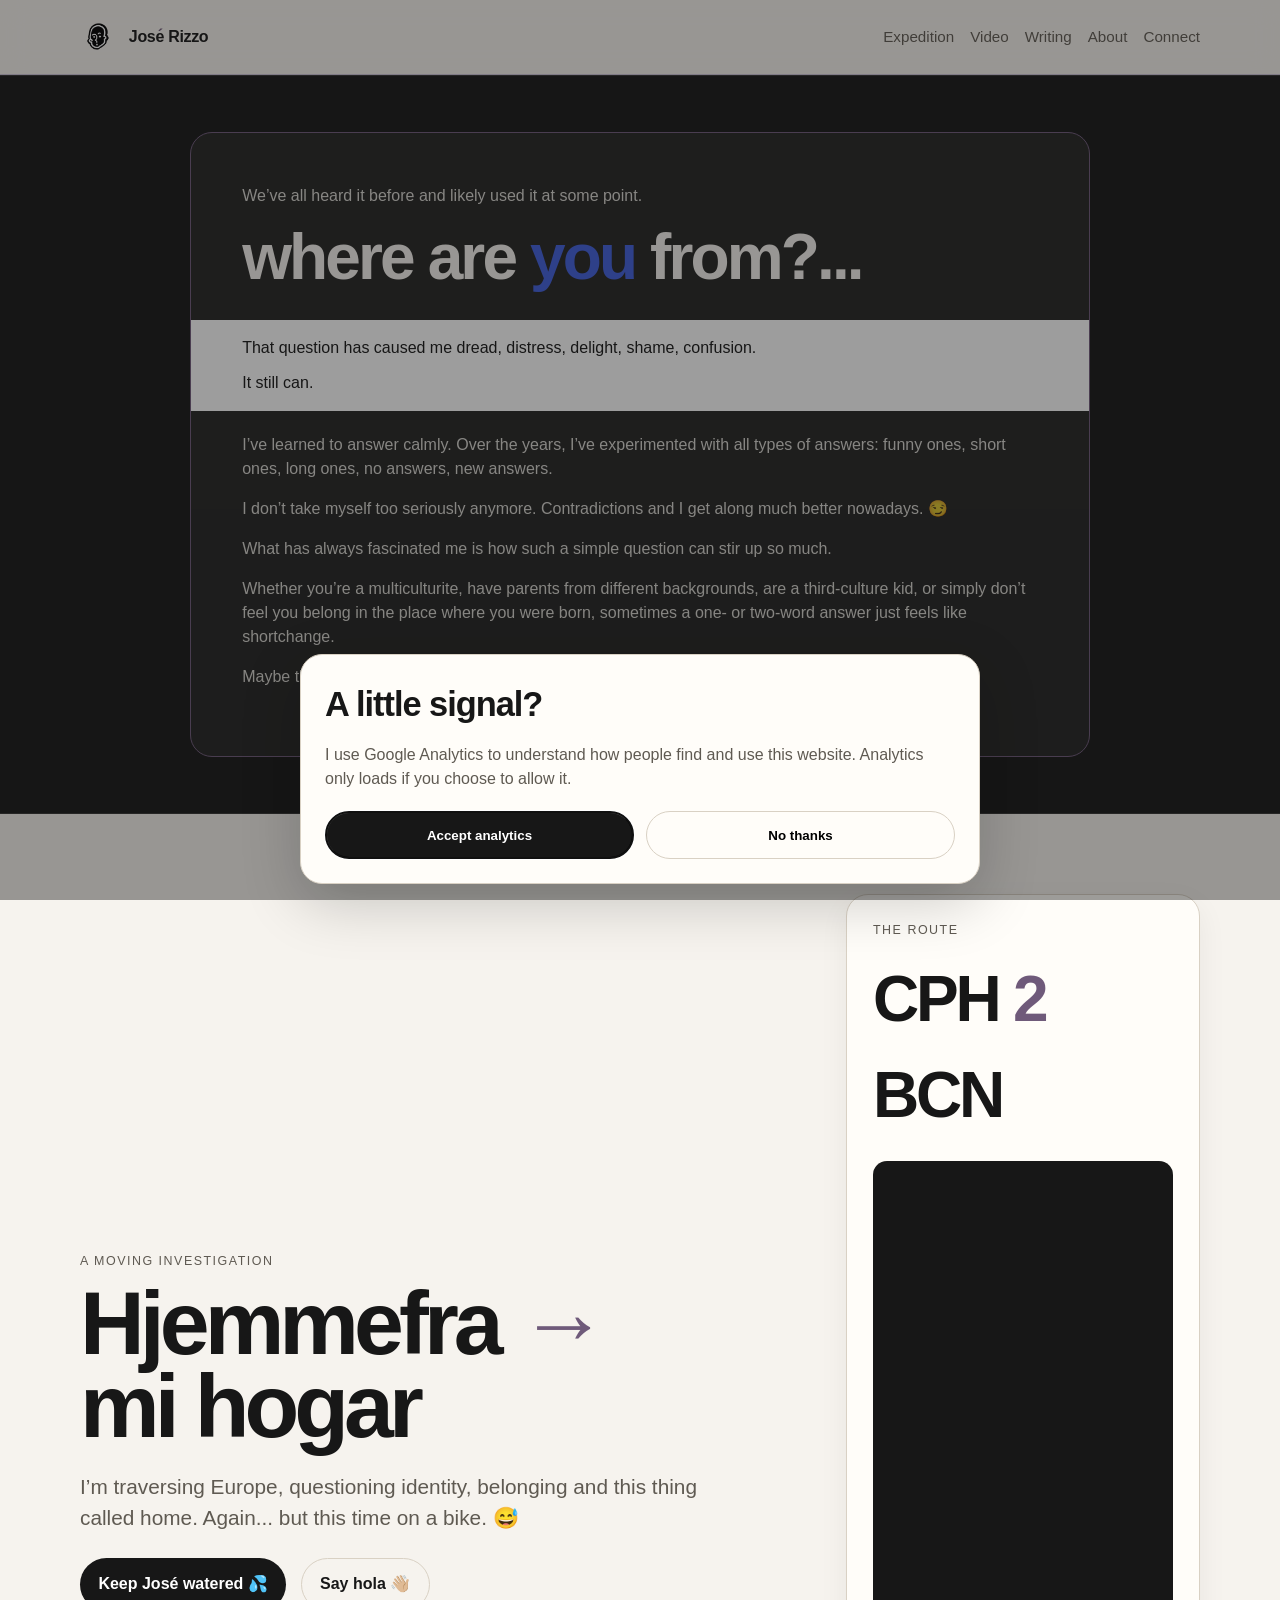
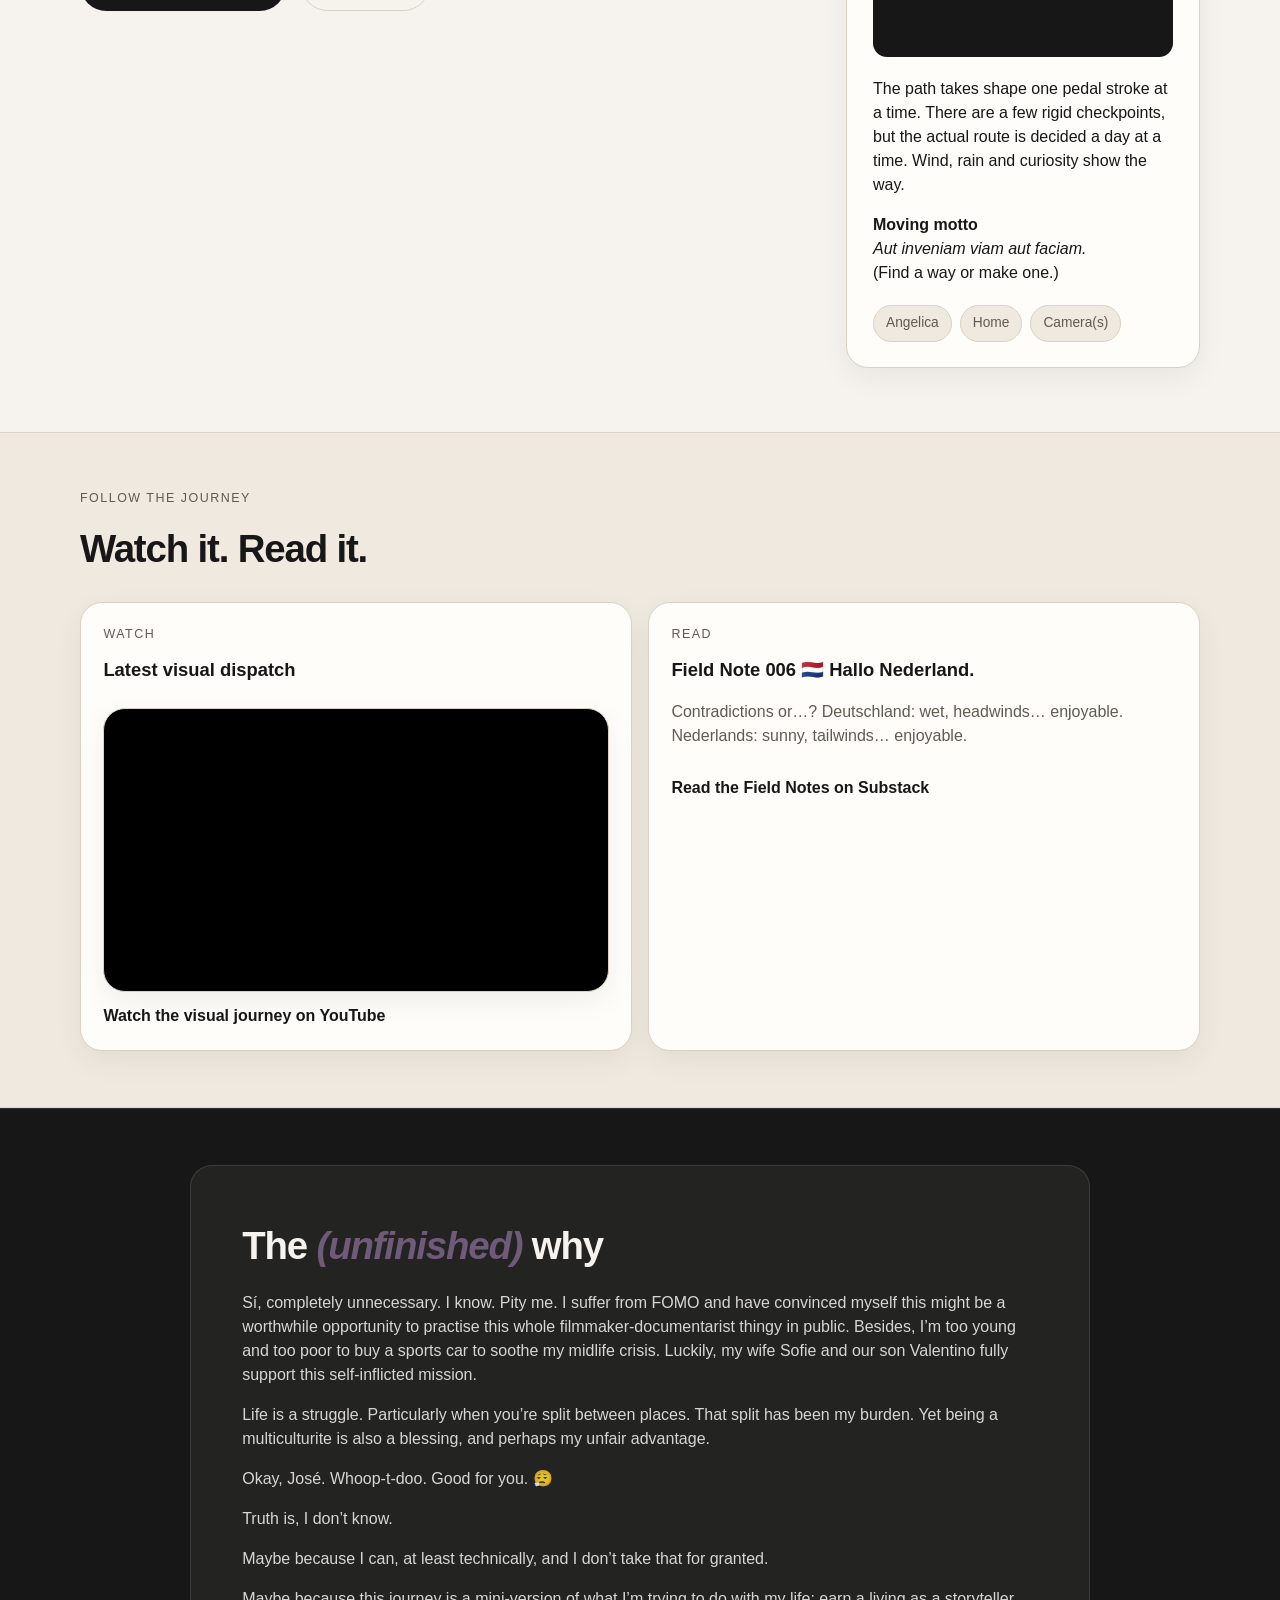
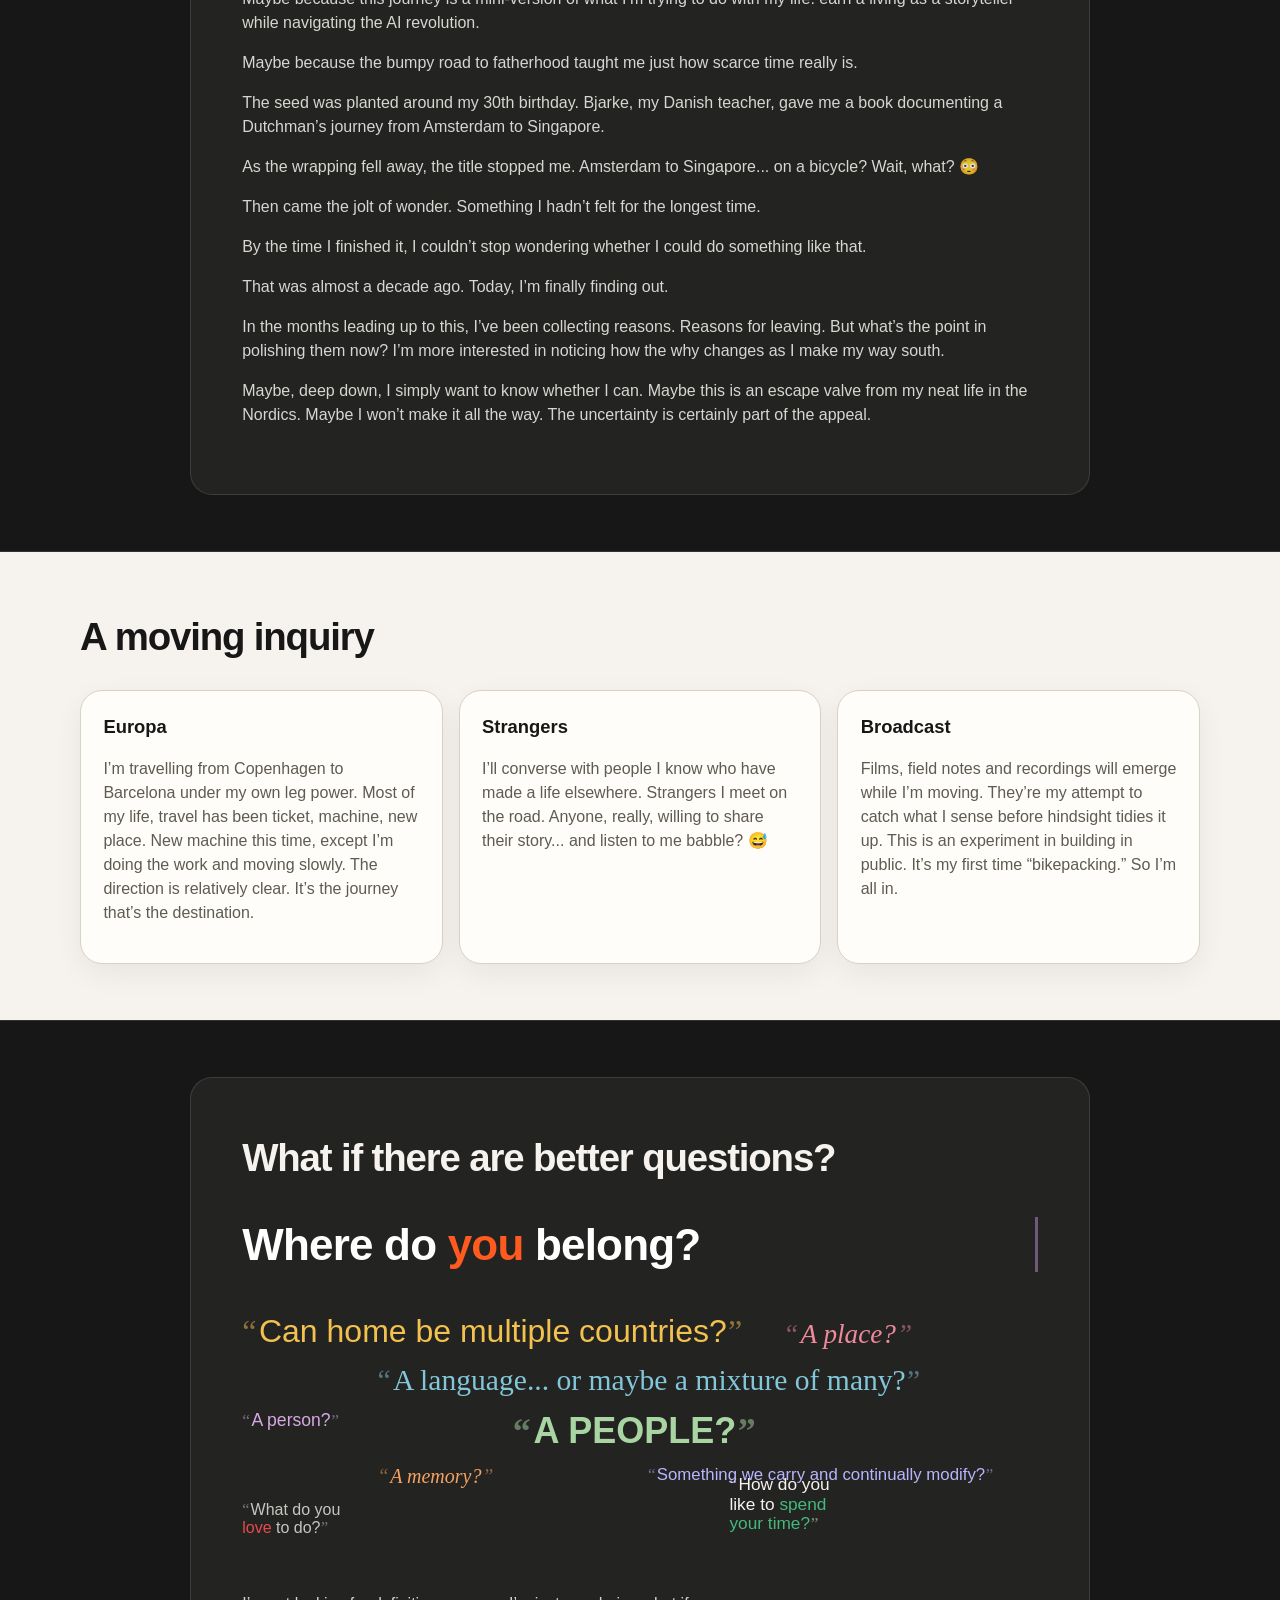
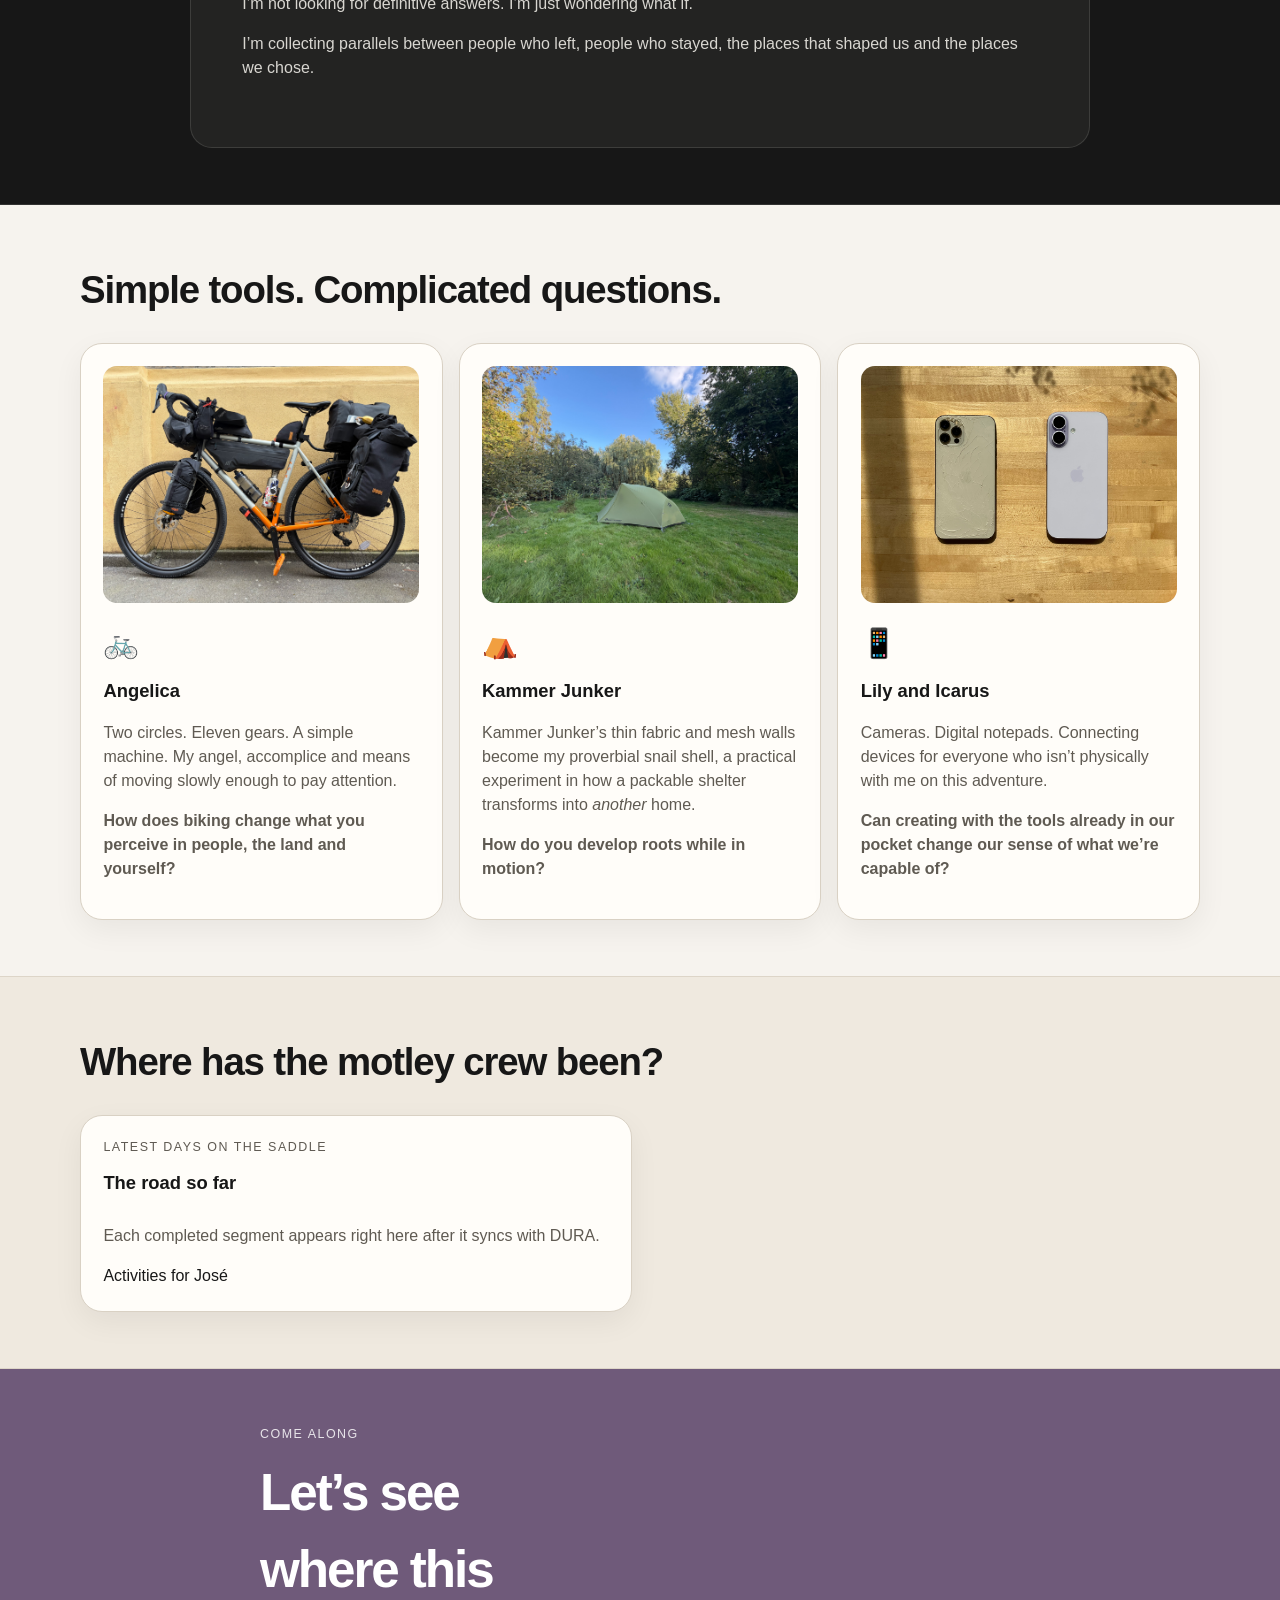
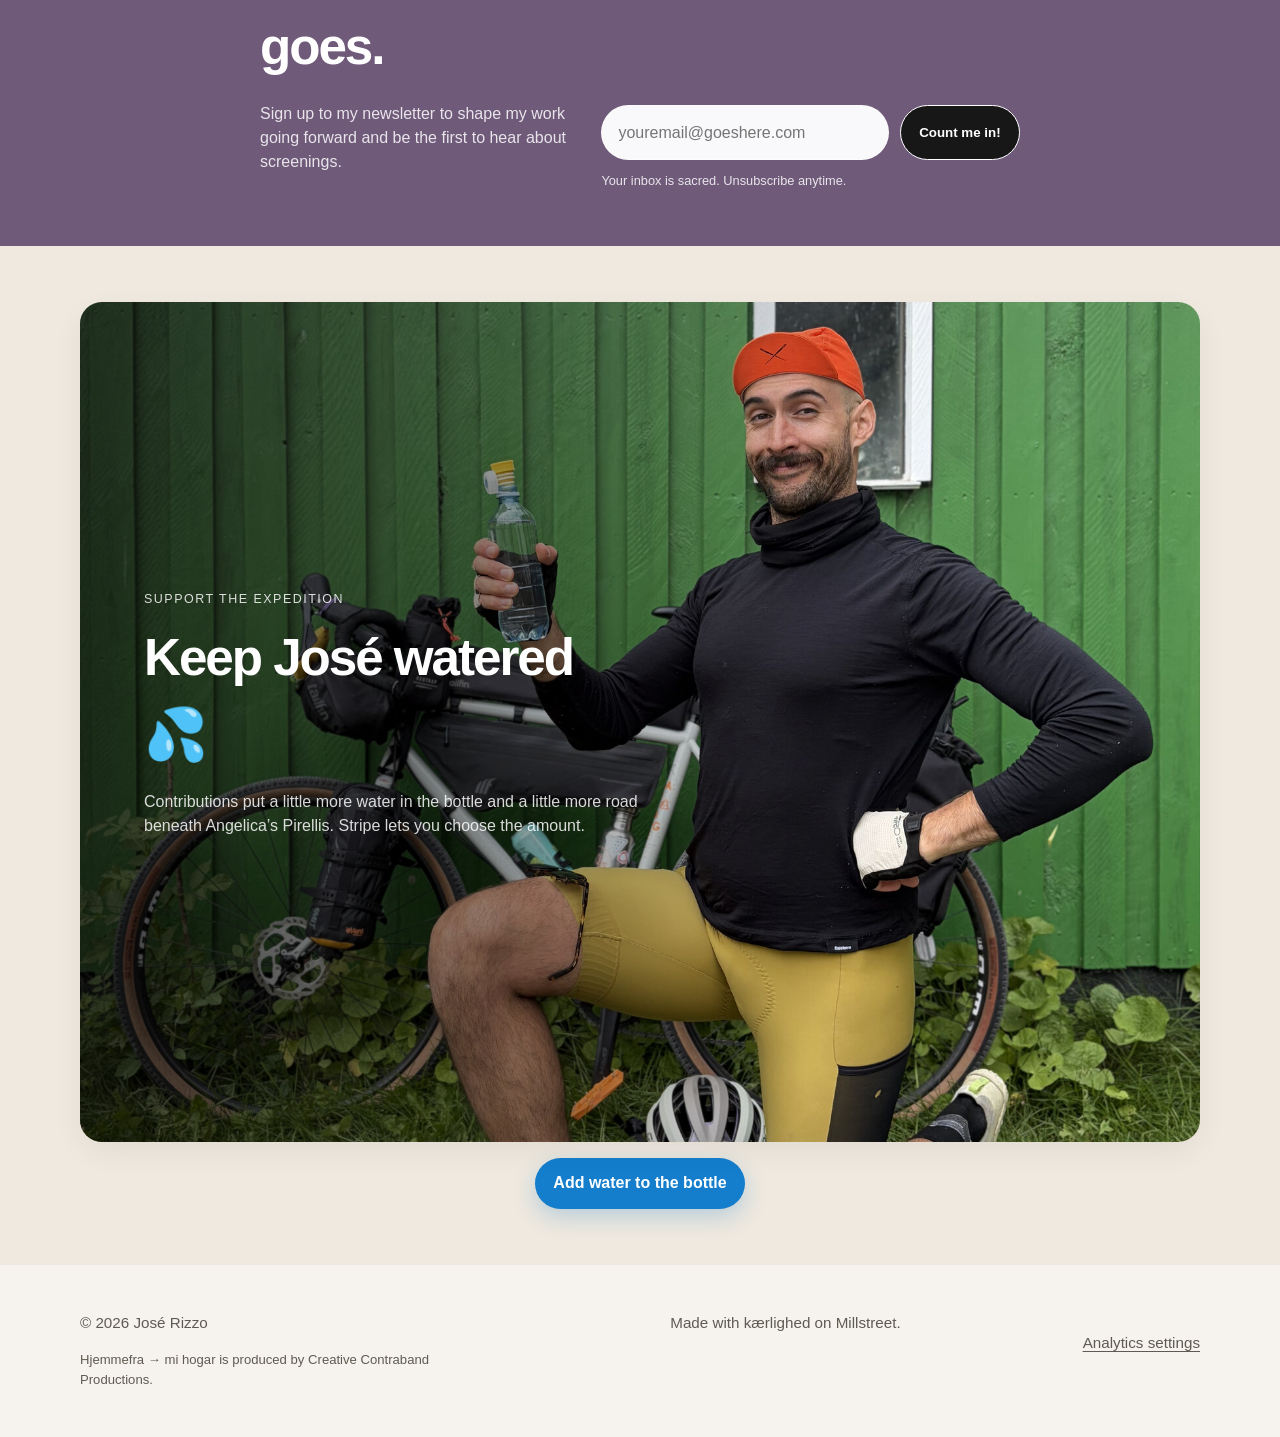
==== expedition.html @ 33dffd0b "Refine time question emphasis and Jose accent" ====
<!DOCTYPE html><html lang="en"><head><meta charset="UTF-8" /><meta name="viewport" content="width=device-width, initial-scale=1.0" /><meta http-equiv="X-UA-Compatible" content="IE=edge"><title>Hjemmefra → mi hogar | José Rizzo</title><meta name="description" content="Hjemmefra → mi hogar: José Rizzo cycles from Copenhagen to Barcelona, exploring home, identity and belonging along the way." /><link rel="canonical" href="https://joserizzo.com/expedition.html"><meta property="og:type" content="website"><meta property="og:title" content="Hjemmefra → mi hogar | José Rizzo"><meta property="og:description" content="A bicycle expedition from Copenhagen to Barcelona exploring home, identity and belonging."><meta property="og:url" content="https://joserizzo.com/expedition.html"><meta property="og:image" content="https://joserizzo.com/images/keep-jose-watered.jpg"><meta property="og:image:alt" content="José beside his loaded bicycle, raising a water bottle"><meta name="twitter:card" content="summary_large_image"><meta name="twitter:title" content="Hjemmefra → mi hogar | José Rizzo"><meta name="twitter:description" content="CPH → BCN by bicycle, exploring home, identity and belonging."><meta name="twitter:image" content="https://joserizzo.com/images/keep-jose-watered.jpg"><link rel="icon" type="image/png" sizes="32x32" href="/favicon-32.png"><link rel="icon" type="image/png" sizes="64x64" href="/favicon-64.png"><link rel="apple-touch-icon" sizes="180x180" href="/apple-touch-icon.png"><link rel="stylesheet" href="style.css" /><script src="analytics-consent.js" defer></script><style>#question .container{border-color:var(--accent-soft)}.expedition-pills a{color:inherit;text-decoration:none}.expedition-route-media{margin:1.1rem 0 1.25rem}.expedition-route-video{display:block;width:100%;max-height:31rem;aspect-ratio:512/910;object-fit:contain;background:#171717;border-radius:calc(var(--radius) - 8px)}.expedition-route-two{color:var(--accent-soft)}.expedition-tool-image{display:block;width:100%;aspect-ratio:4/3;object-fit:cover;border-radius:calc(var(--radius) - 8px);margin:0 0 1.15rem}#lily-and-icarus .expedition-tool-image{object-position:center}#angelica,#kammer-junker,#lily-and-icarus{scroll-margin-top:6rem}.brand-e-accent{position:relative;display:inline-block}.brand-e-accent::after{content:"´";position:absolute;left:.14em;top:-.08em;color:var(--accent-soft);font-weight:inherit;pointer-events:none}.expedition-question-intro{margin:0 0 .9rem;opacity:0;animation:originCopyFade 700ms 4.1s ease both}.expedition-question-body{opacity:0;animation:originBodyFade 750ms 5.5s ease both}.expedition-question-reaction{margin:1.35rem calc(-1 * clamp(1.5rem,4vw,3.25rem));padding:1rem clamp(1.5rem,4vw,3.25rem);background:#fff;color:var(--text)!important}.expedition-question-reaction .reaction-last{display:block;margin-top:.7rem}.expedition-origin-head{overflow:hidden;padding-bottom:.18em}.expedition-origin-question{text-transform:none;line-height:1.08;padding-bottom:.06em}.expedition-origin-question span{display:inline-block}.origin-where{animation:originFromRight 780ms cubic-bezier(.16,.84,.24,1) both}.origin-you{animation:originFromTop 820ms 320ms cubic-bezier(.16,.84,.24,1) both,originYouColor 1600ms 1200ms ease-in-out both}.origin-from{animation:originFromLeft 800ms 2.95s cubic-bezier(.16,.84,.24,1) both}.question-love{color:#e84a4a}.expedition-question-cloud .question-time{color:inherit!important;transform:translate(22rem,-1.6rem);transform-origin:left center;margin-top:1.35rem;font-size:1.08em}.question-time-accent{color:#45B97C}.unfinished-why{color:var(--accent-soft)}@keyframes originFromRight{from{opacity:0;transform:translateX(65vw)}to{opacity:1;transform:translateX(0)}}@keyframes originFromLeft{from{opacity:0;transform:translateX(-65vw)}to{opacity:1;transform:translateX(0)}}@keyframes originFromTop{from{opacity:0;transform:translateY(-30vh)}to{opacity:1;transform:translateY(0)}}@keyframes originYouColor{0%{color:inherit}18%{color:#ff6b35}36%{color:#f26a5a}54%{color:#e84a8a}72%{color:#f3a93b}86%{color:#ffd447}100%{color:#405FDC}}@keyframes originCopyFade{from{opacity:0;transform:translateY(.35rem)}to{opacity:1;transform:translateY(0)}}@keyframes originBodyFade{from{opacity:0}to{opacity:1}}@media(max-width:700px){.expedition-question-cloud .question-time{color:inherit!important;transform:translate(12.5rem,-4.4rem);width:10.5rem;max-width:10.5rem;text-align:left;font-size:1.12em}.expedition-question-cloud .question-time .question-time-accent{color:#45B97C}}@media(prefers-reduced-motion:reduce){.origin-where,.origin-you,.origin-from,.expedition-question-intro,.expedition-question-body{animation:none;opacity:1}.origin-you{color:#405FDC}}</style></head><body><header class="site-header"><div class="container nav"><a href="index.html" class="brand"><img src="images/jr-mark.png" alt="JR mark" class="brand-mark" /><span>Jos<span class="brand-e-accent">e</span> Rizzo</span></a><nav class="nav-links" aria-label="Primary navigation"><a href="expedition.html" aria-current="page">Expedition</a><a href="index.html#video">Video</a><a href="index.html#writing">Writing</a><a href="index.html#about">About</a><a href="index.html#connect">Connect</a></nav></div></header><main><section id="question" class="section expedition-dark"><div class="container narrow"><p class="expedition-question-intro">We’ve all heard it before and likely used it at some point.</p><div class="section-head expedition-origin-head"><h1 class="page-title expedition-origin-question" aria-label="where are you from?"><span class="origin-where">where are</span> <span class="origin-you">you</span> <span class="origin-from">from?...</span></h1></div><div class="expedition-question-body"><p class="expedition-question-reaction">That question has caused me dread, distress, delight, shame, confusion.<span class="reaction-last">It still can.</span></p><p>I’ve learned to answer calmly. Over the years, I’ve experimented with all types of answers: funny ones, short ones, long ones, no answers, new answers.</p><p>I don’t take myself too seriously anymore. Contradictions and I get along much better nowadays. 😏</p><p>What has always fascinated me is how such a simple question can stir up so much.</p><p>Whether you’re a multiculturite, have parents from different backgrounds, are a third-culture kid, or simply don’t feel you belong in the place where you were born, sometimes a one- or two-word answer just feels like shortchange.</p><p>Maybe that’s a José problem. I don’t know.</p></div></div></section><section class="expedition-hero"><div class="container expedition-hero-grid"><div><p class="section-label">A moving investigation</p><h2 class="expedition-title">Hjemmefra <span class="expedition-arrow" aria-hidden="true">→</span> mi hogar</h2><p class="expedition-lead">I’m traversing Europe, questioning identity, belonging and this thing called home. Again... but this time on a bike. 😅</p><div class="hero-actions"><a class="button button-primary" href="#support">Keep José watered 💦</a><a class="button button-secondary" href="mailto:jose@joserizzo.com?subject=Hjemmefra%20%E2%86%92%20mi%20hogar">Say hola 👋🏼</a></div></div><aside class="expedition-route-card" aria-label="Expedition route and equipment"><p class="section-label">The route</p><p class="expedition-route">CPH <span class="expedition-route-two" aria-hidden="true">2</span> BCN</p><div class="expedition-route-media"><video class="expedition-route-video" autoplay muted playsinline preload="metadata" aria-label="Animated route from Copenhagen to Barcelona"><source src="images/hjemefra-route-study-01%203.mp4" type="video/mp4"></video></div><p class="expedition-route-note">The path takes shape one pedal stroke at a time. There are a few rigid checkpoints, but the actual route is decided a day at a time. Wind, rain and curiosity show the way.</p><p class="expedition-route-note"><strong>Moving motto</strong><br><span lang="la"><em>Aut inveniam viam aut faciam.</em></span><br><span>(Find a way or make one.)</span></p><div class="expedition-pills" aria-label="Expedition essentials"><span><a href="#angelica">Angelica</a></span><span><a href="#kammer-junker">Home</a></span><span><a href="#lily-and-icarus">Camera(s)</a></span></div></aside></div></section><section id="road" class="section section-alt"><div class="container"><div class="section-head"><p class="section-label">Follow the journey</p><h2>Watch it. Read it.</h2></div><div class="cards"><article class="card"><p class="section-label">Watch</p><h3 id="latest-expedition-video-title">Latest visual dispatch</h3><div class="video-frame"><iframe id="latest-expedition-video-iframe" src="" title="Latest expedition video" frameborder="0" allow="accelerometer; clipboard-write; encrypted-media; gyroscope; picture-in-picture; web-share" allowfullscreen></iframe></div><a class="text-link" href="https://www.youtube.com/playlist?list=PLJ0_ZP06xQl4" target="_blank" rel="noopener noreferrer">Watch the visual journey on YouTube</a></article><article class="card"><p class="section-label">Read</p><h3>Field Note 006 🇳🇱 Hallo Nederland.</h3><p>Contradictions or…? Deutschland: wet, headwinds… enjoyable. Nederlands: sunny, tailwinds… enjoyable.</p><a class="text-link" href="https://culturalcontraband.substack.com/s/hjemmefra-mi-hogar" target="_blank" rel="noopener noreferrer">Read the Field Notes on Substack</a></article></div></div></section><section id="why" class="section expedition-dark"><div class="container narrow"><div class="section-head"><h2>The <em class="unfinished-why">(unfinished)</em> why</h2></div><p>Sí, completely unnecessary. I know. Pity me. I suffer from FOMO and have convinced myself this might be a worthwhile opportunity to practise this whole filmmaker-documentarist thingy in public. Besides, I’m too young and too poor to buy a sports car to soothe my midlife crisis. Luckily, my wife Sofie and our son Valentino fully support this self-inflicted mission.</p><p>Life is a struggle. Particularly when you’re split between places. That split has been my burden. Yet being a multiculturite is also a blessing, and perhaps my unfair advantage.</p><p>Okay, José. Whoop-t-doo. Good for you. 😮‍💨</p><p>Truth is, I don’t know.</p><p>Maybe because I can, at least technically, and I don’t take that for granted.</p><p>Maybe because this journey is a mini-version of what I’m trying to do with my life: earn a living as a storyteller while navigating the AI revolution.</p><p>Maybe because the bumpy road to fatherhood taught me just how scarce time really is.</p><p>The seed was planted around my 30th birthday. Bjarke, my Danish teacher, gave me a book documenting a Dutchman’s journey from Amsterdam to Singapore.</p><p>As the wrapping fell away, the title stopped me. Amsterdam to Singapore... on a bicycle? Wait, what? 😳</p><p>Then came the jolt of wonder. Something I hadn’t felt for the longest time.</p><p>By the time I finished it, I couldn’t stop wondering whether I could do something like that.</p><p>That was almost a decade ago. Today, I’m finally finding out.</p><p>In the months leading up to this, I’ve been collecting reasons. Reasons for leaving. But what’s the point in polishing them now? I’m more interested in noticing how the why changes as I make my way south.</p><p>Maybe, deep down, I simply want to know whether I can. Maybe this is an escape valve from my neat life in the Nordics. Maybe I won’t make it all the way. The uncertainty is certainly part of the appeal.</p></div></section><section id="what" class="section"><div class="container"><div class="section-head"><h2>A moving inquiry</h2></div><div class="expedition-grid"><article class="card"><h3>Europa</h3><p>I’m travelling from Copenhagen to Barcelona under my own leg power. Most of my life, travel has been ticket, machine, new place. New machine this time, except I’m doing the work and moving slowly. The direction is relatively clear. It’s the journey that’s the destination.</p></article><article class="card"><h3>Strangers</h3><p>I’ll converse with people I know who have made a life elsewhere. Strangers I meet on the road. Anyone, really, willing to share their story... and listen to me babble? 😅</p></article><article class="card"><h3>Broadcast</h3><p>Films, field notes and recordings will emerge while I’m moving. They’re my attempt to catch what I sense before hindsight tidies it up. This is an experiment in building in public. It’s my first time “bikepacking.” So I’m all in.</p></article></div></div></section><section id="belonging" class="section expedition-dark"><div class="container narrow"><div class="section-head"><h2>What if there are better questions?</h2></div><div class="expedition-question" aria-label="Where do you belong?"><p class="expedition-typewriter" aria-hidden="true">Where do <span class="reader-you">you</span> belong?</p></div><div class="expedition-question-cloud" aria-label="Better questions for meeting people"><p>Can home be multiple countries?</p><p>A place?</p><p>A language... or maybe a mixture of many?</p><p>A person?</p><p>A people?</p><p>A memory?</p><p>Something we carry and continually modify?</p><p>What do you <span class="question-love">love</span> to do?</p><p class="question-time"><span>How do you like to</span> <span class="question-time-accent">spend your time?</span></p></div><p>I’m not looking for definitive answers. I’m just wondering what if.</p><p>I’m collecting parallels between people who left, people who stayed, the places that shaped us and the places we chose.</p></div></section><section id="how" class="section"><div class="container"><div class="section-head"><h2>Simple tools. Complicated questions.</h2></div><div class="expedition-grid expedition-grid-three"><article class="card" id="angelica"><img class="expedition-tool-image" src="images/IMG_5264.jpeg" alt="Angelica, the loaded expedition bicycle, against a warm yellow wall" loading="lazy"><p class="expedition-card-icon" aria-hidden="true">🚲</p><h3>Angelica</h3><p>Two circles. Eleven gears. A simple machine. My angel, accomplice and means of moving slowly enough to pay attention.</p><p><strong>How does biking change what you perceive in people, the land and yourself?</strong></p></article><article class="card" id="kammer-junker"><img class="expedition-tool-image" src="images/IMG_5856.jpeg" alt="Kammer Junker pitched in a green garden" loading="lazy"><p class="expedition-card-icon" aria-hidden="true">⛺</p><h3>Kammer Junker</h3><p>Kammer Junker’s thin fabric and mesh walls become my proverbial snail shell, a practical experiment in how a packable shelter transforms into <em>another</em> home.</p><p><strong>How do you develop roots while in motion?</strong></p></article><article class="card" id="lily-and-icarus"><img class="expedition-tool-image" src="images/IMG_0211.jpeg" alt="Icarus and Lily resting side by side on a sunlit wooden surface" loading="lazy"><p class="expedition-card-icon" aria-hidden="true">📱</p><h3>Lily and Icarus</h3><p>Cameras. Digital notepads. Connecting devices for everyone who isn’t physically with me on this adventure.</p><p><strong>Can creating with the tools already in our pocket change our sense of what we’re capable of?</strong></p></article></div></div></section><section id="follow" class="section section-alt"><div class="container"><div class="section-head"><h2>Where has the motley crew been?</h2></div><div class="expedition-follow-grid"><article class="card expedition-feature-card"><p class="section-label">Latest days on the saddle</p><h3>The road so far</h3><p>Each completed segment appears right here after it syncs with DURA.</p><div class="expedition-rwgps-widget"><a class="rwgps-widget" href="https://ridewithgps.com/users/10063744" data-rwgps-metric="1" data-rwgps-user-id="10063744" data-rwgps-activities-count="3">Activities for José</a></div><script>(function(d,s){if(!d.getElementById("rwgps-sdk")){var el=d.getElementsByTagName(s)[0],js=d.createElement(s);js.id="rwgps-sdk";js.src="https://ridewithgps.com/javascripts/sdk.js?1786482961047";el.parentNode.insertBefore(js,el);}})(document,"script");</script></article></div></div></section><section id="dispatches" class="section expedition-dispatches"><div class="container narrow"><div class="expedition-dispatches-card"><div><p class="section-label">Come along</p><h2>Let’s see where this goes.</h2><p>Sign up to my newsletter to shape my work going forward and be the first to hear about screenings.</p></div><form action="https://buttondown.com/api/emails/embed-subscribe/joserizzo" method="post" class="expedition-signup-form"><label class="visually-hidden" for="bd-email">Your email address</label><div class="expedition-signup-fields"><input type="email" name="email" id="bd-email" autocomplete="email" placeholder="youremail@goeshere.com" required /><input type="hidden" value="1" name="embed" /><button class="button button-primary" type="submit">Count me in!</button></div><p class="expedition-consent">Your inbox is sacred. Unsubscribe anytime.</p></form></div></div></section><section id="support" class="section expedition-support-section"><div class="container"><div class="expedition-support-visual"><img src="images/keep-jose-watered.jpg" alt="José kneeling beside his loaded bicycle, smiling and raising a water bottle" class="expedition-support-image" /><div class="expedition-support-copy"><p class="section-label">Support the expedition</p><h2>Keep José watered 💦</h2><p>Contributions put a little more water in the bottle and a little more road beneath Angelica’s Pirellis. Stripe lets you choose the amount.</p></div></div><a class="button button-primary expedition-support-button" href="https://buy.stripe.com/8x27sL2Xs1cMfY11uubQY01" target="_blank" rel="noopener noreferrer">Add water to the bottle</a></div></section></main><footer class="site-footer"><div class="container footer-inner"><div><p>© <span id="year"></span> José Rizzo</p><p class="expedition-legal">Hjemmefra → mi hogar is produced by Creative Contraband Productions.</p></div><p class="millstreet">Made with kærlighed on Millstreet.</p></div></footer><script>document.getElementById("year").textContent=new Date().getFullYear();async function loadLatestExpeditionVideo(){const endpoint="https://primus.jiprizzo.workers.dev";const titleEl=document.getElementById("latest-expedition-video-title");const iframeEl=document.getElementById("latest-expedition-video-iframe");try{const res=await fetch(endpoint);const data=await res.json();titleEl.textContent=data.title;iframeEl.src=`${data.embedUrl}?rel=0`;}catch(error){console.error("Failed to load latest expedition video:",error);titleEl.textContent="Latest visual dispatch";}}loadLatestExpeditionVideo();</script></body></html>
---- style.css ----
:root {
  /* colors */
  --bg: #f6f3ee;
  --bg-alt: #efe9df;
  --text: #171717;
  --muted: #5f5a52;
  --line: #d9d1c4;
  --card: #fffdf9;
  --accent: #171717;
  --accent-soft: #6f5a7a;
  
  /* layout */
  --max: 1120px;
  --radius: 22px;
  
  /* effects */
  --shadow: 0 10px 30px rgba(0, 0, 0, 0.06);
}

* {
  box-sizing: border-box;
}

.visually-hidden {
  position: absolute;
  width: 1px;
  height: 1px;
  padding: 0;
  margin: -1px;
  overflow: hidden;
  clip: rect(0, 0, 0, 0);
  white-space: nowrap;
  border: 0;
}

html {
  scroll-behavior: smooth;
}

body {
  margin: 0;
  font-family: -apple-system, BlinkMacSystemFont, "Segoe UI", Roboto, Helvetica, Arial, sans-serif;
  color: var(--text);
  background: var(--bg);
  line-height: 1.5;
}

img {
  max-width: 100%;
  display: block;
}

a {
  color: inherit;
  text-decoration: none;
}

.container {
  width: min(calc(100% - 4rem), var(--max));
  margin: 0 auto;
}

.narrow {
  max-width: 760px;
}

.site-header {
  position: sticky;
  top: 0;
  z-index: 20;
  backdrop-filter: blur(14px);
  background: rgba(246, 243, 238, 0.78);
  border-bottom: 1px solid #cfc5d9;
}

.nav {
  min-height: 74px;
  display: flex;
  align-items: center;
  justify-content: space-between;
  gap: 1rem;
}

.brand {
  display: inline-flex;
  align-items: center;
  gap: 0.8rem;
  font-weight: 700;
  letter-spacing: -0.02em;
}

.brand-mark {
  width: 36px;
  height: 36px;
  object-fit: contain;
}

.nav-links {
  display: flex;
  gap: 1rem;
  flex-wrap: wrap;
}

.nav-links a {
  color: var(--muted);
  font-size: 0.95rem;
}

.nav-links a:hover {
    color: var(--accent-soft);
}

.current-expedition {
  display: block;
  background: var(--text);
  color: var(--bg);
}

.current-expedition:hover {
  background: #252525;
}

.current-expedition-inner {
  min-height: 92px;
  display: grid;
  grid-template-columns: auto 1fr auto;
  gap: 1rem 1.5rem;
  align-items: center;
  padding-top: 0.8rem;
  padding-bottom: 0.8rem;
}

.current-expedition .section-label {
  margin: 0;
  color: rgba(246, 243, 238, 0.65);
}

.current-expedition strong {
  font-size: clamp(1.15rem, 2.4vw, 1.65rem);
  letter-spacing: -0.03em;
}

.current-expedition-route {
  color: rgba(246, 243, 238, 0.72);
  font-weight: 700;
}

.route-bike {
  display: inline-grid;
  width: 1.5em;
  height: 1.5em;
  place-items: center;
  margin-left: 0.15em;
  border-radius: 50%;
  background: var(--bg);
  font-size: 0.9em;
  transform: scaleX(-1);
}

.hero {
  padding: 5rem 0 3rem;
}

.hero-grid {
  display: grid;
  grid-template-columns: 1.35fr 0.85fr;
  gap: 2rem;
  align-items: center;
}

.eyebrow,
.section-label {
  margin: 0 0 0.75rem;
  text-transform: uppercase;
  letter-spacing: 0.12em;
  font-size: 0.78rem;
  color: var(--muted);
}

.film-title {
  margin-top: 8px;
  margin-bottom: 6px;
  font-size: 1.25rem;
  font-weight: 600;
}

.hero h1 {
  margin: 0 0 1rem;
  font-size: clamp(2.4rem, 5vw, 5rem);
  line-height: 0.95;
  letter-spacing: -0.045em;
  max-width: 11ch;
}

.hero-text {
  margin: 0;
  max-width: 56ch;
  color: var(--muted);
  font-size: 1.08rem;
}

#welcome-word {
  font-weight: 600;
  color: var(--accent-soft);
}

.about-grid {
  display: grid;
  grid-template-columns: minmax(0, 1.15fr) minmax(280px, 0.85fr);
  gap: clamp(2rem, 5vw, 4.5rem);
  align-items: start;
  margin-top: 1.5rem;
}

.about-copy > :first-child {
  margin-top: 0;
}

.about-portrait {
  margin: 0;
  width: min(100%, 400px);
  justify-self: end;
}

.about-portrait img {
  display: block;
  width: 100%;
  aspect-ratio: 1;
  object-fit: cover;
  border: 1px solid var(--line);
  border-radius: 50%;
  box-shadow: var(--shadow);
}

.about-forward {
  margin-top: 1.5rem;
}

.about-note {
  margin-top: 0.5rem;
  font-size: 0.9rem;
  color: var(--muted);
  opacity: 0.8;
}

.cursor {
  margin-left: 4px;
animation: blink 1s infinite;
}

@keyframes blink {
  0%   { opacity: 1; }
  50%  { opacity: 0; }
  100% { opacity: 1; }
  }

.hero-actions {
  display: flex;
  flex-wrap: wrap;
  gap: 0.9rem;
  margin-top: 1.5rem;
}

.hero-line {
  display: block;
  margin-top: 0.35em;
}

.button {
  display: inline-flex;
  align-items: center;
  justify-content: center;
  min-height: 48px;
  padding: 0.85rem 1.15rem;
  border-radius: 999px;
  font-weight: 600;
  transition: transform 0.15s ease;
}

.button:hover {
  transform: translateY(-1px);
}

.button-primary {
  background: var(--accent);
  color: #ffffff;
}

.button-secondary {
  border: 1px solid var(--line);
  background: transparent;
}

.hero-card,
.card {
  background: var(--card);
  border: 1px solid var(--line);
  border-radius: var(--radius);
  box-shadow: var(--shadow);
}

.hero-card {
  padding: 2rem;
  min-height: 380px;
  display: grid;
  place-items: center;
}

.hero-mark {
  width: min(100%, 340px);
  filter: contrast(1.05);
}

.section {
  padding: 3.5rem 0;
}

.section-alt {
  background: var(--bg-alt);
  border-top: 1px solid rgba(217, 209, 196, 0.8);
  border-bottom: 1px solid rgba(217, 209, 196, 0.8);
}

.expedition-dark {
  background: var(--text);
  color: var(--bg);
  border-top: 1px solid rgba(246, 243, 238, 0.12);
  border-bottom: 1px solid rgba(246, 243, 238, 0.12);
}

.expedition-dark .container {
  max-width: 900px;
  padding: clamp(1.5rem, 4vw, 3.25rem);
  background: rgba(246, 243, 238, 0.055);
  border: 1px solid rgba(246, 243, 238, 0.12);
  border-radius: var(--radius);
}

.section.expedition-dark p {
  color: rgba(246, 243, 238, 0.86);
}

.section-head h2 {
  margin: 0;
  font-size: clamp(1.8rem, 3vw, 3rem);
  letter-spacing: -0.03em;
}

.page-title {
  margin: 0;
  font-size: clamp(2.2rem, 5vw, 4.25rem);
  line-height: 0.95;
  letter-spacing: -0.045em;
}

.page-intro {
  margin-top: 1.5rem;
  font-size: 1.15rem;
  color: var(--text);
}

.easter-egg {
  margin-top: 2rem;
  font-size: 0.95rem;
  color: var(--muted);
  font-style: italic;
  opacity: 0.85;
}

.video-frame {
  margin-top: 1.5rem;
  aspect-ratio: 16 / 9;
  border-radius: var(--radius);
  overflow: hidden;
  border: 1px solid var(--line);
  box-shadow: var(--shadow);
  background: #000;
}

.video-frame iframe {
  width: 100%;
  height: 100%;
}

.section-note {
  margin-top: 0.75rem;
  color: var(--muted);
  font-size: 0.92rem;
}

.cards {
  margin-top: 1.5rem;
  display: grid;
  grid-template-columns: repeat(2, minmax(0, 1fr));
  gap: 1rem;
}

.cards-single {
  grid-template-columns: minmax(0, 1fr);
}

.card {
  padding: 1.4rem;
}

.card h3 {
  margin-top: 0;
  margin-bottom: 0.75rem;
  font-size: 1.15rem;
}

.card p,
.section p {
  color: var(--muted);
}

.text-link {
  display: inline-block;
  margin-top: 0.75rem;
  font-weight: 600;
}

.site-footer {
  padding: 2rem 0 3rem;
}

.footer-inner {
  display: flex;
  justify-content: space-between;
  gap: 1rem;
  flex-wrap: wrap;
  color: var(--muted);
  font-size: 0.95rem;
}

.analytics-settings {
  appearance: none;
  padding: 0;
  border: 0;
  background: transparent;
  color: inherit;
  font: inherit;
  text-decoration: underline;
  text-underline-offset: 0.18em;
  cursor: pointer;
}

.analytics-settings:hover,
.analytics-settings:focus-visible {
  color: var(--text);
}

.consent-backdrop {
  position: fixed;
  inset: 0;
  z-index: 100;
  display: grid;
  place-items: end center;
  padding: 1rem;
  background: rgba(23, 23, 23, 0.42);
}

.consent-panel {
  width: min(100%, 680px);
  padding: 1.5rem;
  border: 1px solid var(--line);
  border-radius: var(--radius);
  background: var(--card);
  box-shadow: 0 18px 60px rgba(0, 0, 0, 0.2);
}

.consent-panel h2 {
  margin: 0;
  font-size: clamp(1.5rem, 4vw, 2.15rem);
  letter-spacing: -0.03em;
}

.consent-panel p {
  margin: 0.75rem 0 0;
  color: var(--muted);
}

.consent-actions {
  display: flex;
  flex-wrap: wrap;
  gap: 0.75rem;
  margin-top: 1.25rem;
}

.consent-actions .button {
  flex: 1 1 180px;
  justify-content: center;
}

body.consent-open {
  overflow: hidden;
}

code {
  font-family: ui-monospace, SFMono-Regular, Menlo, Monaco, Consolas, monospace;
  font-size: 0.92em;
}

/* Expedition page */
.expedition-hero {
  padding: 5rem 0 4rem;
}

.expedition-hero-grid {
  display: grid;
  grid-template-columns: minmax(0, 1.35fr) minmax(280px, 0.65fr);
  gap: 2rem;
  align-items: center;
}

.expedition-title {
  margin: 0;
  max-width: 12ch;
  font-size: clamp(3rem, 7vw, 6.75rem);
  line-height: 0.92;
  letter-spacing: -0.055em;
}

.expedition-title .expedition-arrow {
  display: inline-block;
  color: var(--accent-soft);
  transform-origin: center;
  animation: expedition-arrow-flow 4.5s ease-in-out infinite;
  will-change: transform, text-shadow;
}

@keyframes expedition-arrow-flow {
  0%, 55%, 100% {
    transform: translateX(0);
    text-shadow: 0 0 0 rgba(111, 90, 122, 0);
  }
  10% {
    text-shadow: -0.12em 0 0.18em rgba(111, 90, 122, 0.35);
  }
  20% {
    transform: translateX(0.04em);
    text-shadow:
      0 0 0.28em rgba(111, 90, 122, 0.95),
      -0.1em 0 0.2em rgba(111, 90, 122, 0.45);
  }
  32% {
    transform: translateX(0);
    text-shadow: 0.12em 0 0.18em rgba(111, 90, 122, 0.25);
  }
}

@media (prefers-reduced-motion: reduce) {
  .expedition-title .expedition-arrow {
    animation: none;
  }

  .expedition-typewriter {
    width: auto;
    border-right: 0;
    white-space: normal;
    animation: none;
  }
}

.expedition-lead {
  max-width: 58ch;
  margin: 1.5rem 0 0;
  color: var(--muted);
  font-size: clamp(1.08rem, 2vw, 1.3rem);
}

.expedition-route-card {
  padding: 1.6rem;
  background: var(--card);
  border: 1px solid var(--line);
  border-radius: var(--radius);
  box-shadow: var(--shadow);
}

.expedition-route {
  margin: 0;
  font-size: clamp(2.25rem, 5vw, 4rem);
  font-weight: 750;
  letter-spacing: -0.05em;
}

.expedition-route span {
  color: var(--accent-soft);
}

.expedition-route-note {
  margin-bottom: 0;
}

.expedition-pills {
  display: flex;
  flex-wrap: wrap;
  gap: 0.5rem;
  margin-top: 1.25rem;
}

.expedition-pills span {
  padding: 0.45rem 0.75rem;
  color: var(--muted);
  background: var(--bg-alt);
  border: 1px solid var(--line);
  border-radius: 999px;
  font-size: 0.86rem;
}

.expedition-grid {
  display: grid;
  grid-template-columns: repeat(3, minmax(0, 1fr));
  gap: 1rem;
  margin-top: 1.5rem;
}

.expedition-grid .card,
.expedition-feature-card {
  height: 100%;
}

.expedition-question {
  margin: 1.5rem 0;
  color: var(--bg);
  font-size: clamp(1.35rem, 3vw, 2rem);
  line-height: 1.25;
  letter-spacing: -0.025em;
}

.section.expedition-dark .expedition-question p {
  margin: 0;
  color: var(--bg);
}

.expedition-typewriter {
  display: inline-block;
  width: 0;
  max-width: 100%;
  margin-top: 0.4rem !important;
  overflow: hidden;
  border-right: 0.08em solid var(--accent-soft);
  color: #ffffff !important;
  font-size: clamp(1.75rem, 4vw, 2.75rem);
  font-weight: 700;
  white-space: nowrap;
  animation: expedition-type 2s steps(20, end) 0.6s forwards, expedition-caret 0.75s step-end 0.6s 5;
}

.reader-you {
  color: #ff5a1f;
  font-weight: 800;
}

@keyframes expedition-type {
  to { width: 100%; }
}

@keyframes expedition-caret {
  50% { border-color: transparent; }
}

.expedition-question-cloud {
  display: grid;
  grid-template-columns: repeat(6, minmax(0, 1fr));
  gap: 0.8rem 1rem;
  margin: 2rem 0;
}

.section.expedition-dark .expedition-question-cloud p {
  position: relative;
  margin: 0;
  color: rgba(246, 243, 238, 0.78);
  line-height: 1.15;
}

.section.expedition-dark .expedition-question-cloud p::before,
.section.expedition-dark .expedition-question-cloud p::after {
  color: currentColor;
  font-family: Georgia, serif;
  opacity: 0.5;
}

.section.expedition-dark .expedition-question-cloud p::before {
  content: "“";
  margin-right: 0.08em;
}

.section.expedition-dark .expedition-question-cloud p::after {
  content: "”";
  margin-left: 0.04em;
}

.section.expedition-dark .expedition-question-cloud p:nth-child(1) { grid-column: 1 / 5; color: #f2c14e; font-size: clamp(1.3rem, 3vw, 2rem); }
.section.expedition-dark .expedition-question-cloud p:nth-child(2) { grid-column: 5 / 7; align-self: end; color: #ef8a9b; font-family: Georgia, serif; font-size: clamp(1.2rem, 2.5vw, 1.7rem); font-style: italic; }
.section.expedition-dark .expedition-question-cloud p:nth-child(3) { grid-column: 2 / 7; color: #82c7d9; font-family: Georgia, serif; font-size: clamp(1.2rem, 2.8vw, 1.85rem); }
.section.expedition-dark .expedition-question-cloud p:nth-child(4) { grid-column: 1 / 3; color: #d7a9e3; font-size: 1.1rem; }
.section.expedition-dark .expedition-question-cloud p:nth-child(5) { grid-column: 3 / 7; color: #a8d5a2; font-size: clamp(1.45rem, 3.4vw, 2.25rem); font-weight: 750; text-transform: uppercase; }
.section.expedition-dark .expedition-question-cloud p:nth-child(6) { grid-column: 2 / 4; color: #f4a261; font-family: Georgia, serif; font-size: 1.25rem; font-style: italic; }
.section.expedition-dark .expedition-question-cloud p:nth-child(7) { grid-column: 4 / 7; color: #b8b5ff; font-size: 1.05rem; }

.expedition-card-icon {
  margin: 0 0 0.75rem;
  color: var(--text) !important;
  font-size: 1.8rem;
}

.expedition-follow-grid,
.expedition-support-grid {
  display: grid;
  grid-template-columns: repeat(2, minmax(0, 1fr));
  gap: 1rem;
  align-items: stretch;
  margin-top: 1.5rem;
}

.expedition-feature-card {
  display: flex;
  flex-direction: column;
  align-items: flex-start;
}

.expedition-feature-card .button {
  margin-top: auto;
}

.expedition-feature-card:last-child .button {
  align-self: center;
  margin-top: 0.75rem;
  padding-right: 1.4rem;
  padding-left: 1.4rem;
}

.button-disabled {
  color: var(--muted);
  cursor: not-allowed;
  opacity: 0.72;
}

.button-disabled:hover {
  transform: none;
}

.expedition-dispatches {
  background: var(--accent-soft);
  color: #ffffff;
}

.expedition-dispatches-card {
  display: grid;
  grid-template-columns: minmax(0, 0.85fr) minmax(320px, 1.15fr);
  gap: 2rem;
  align-items: end;
}

.expedition-dispatches .section-label,
.expedition-dispatches p {
  color: rgba(255, 255, 255, 0.84);
}

.expedition-dispatches h2 {
  margin: 0.35rem 0 0.75rem;
  font-size: clamp(2rem, 4vw, 3.5rem);
  letter-spacing: -0.04em;
}

.expedition-signup-form label {
  display: block;
  margin-bottom: 0.5rem;
  font-weight: 700;
}

.expedition-signup-fields {
  display: flex;
  gap: 0.65rem;
}

.expedition-signup-fields input[type="email"] {
  min-width: 0;
  flex: 1;
  padding: 0.9rem 1rem;
  border: 1px solid rgba(255, 255, 255, 0.5);
  border-radius: 999px;
  background: rgba(255, 255, 255, 0.96);
  color: var(--text);
  font: inherit;
}

.expedition-signup-fields input[type="email"]:focus {
  outline: 3px solid rgba(255, 255, 255, 0.35);
  outline-offset: 2px;
}

.expedition-signup-fields .button {
  border: 1px solid #ffffff;
  white-space: nowrap;
}

.expedition-consent {
  margin: 0.65rem 0 0;
  font-size: 0.8rem;
}

.expedition-support-section {
  background: var(--bg-alt);
}

.expedition-support-visual {
  position: relative;
  overflow: hidden;
  min-height: 560px;
  aspect-ratio: 4 / 3;
  border-radius: var(--radius);
  box-shadow: var(--shadow);
}

.expedition-support-visual::after {
  position: absolute;
  inset: 0;
  content: "";
  background: linear-gradient(90deg, rgba(0, 0, 0, 0.72) 0%, rgba(0, 0, 0, 0.38) 42%, rgba(0, 0, 0, 0) 72%);
}

.expedition-support-image {
  width: 100%;
  height: 100%;
  object-fit: cover;
  object-position: center 18%;
}

.expedition-support-copy {
  position: absolute;
  z-index: 1;
  top: 50%;
  left: clamp(1.5rem, 5vw, 4rem);
  width: min(31rem, calc(100% - 3rem));
  color: #ffffff;
  transform: translateY(-50%);
}

.expedition-support-copy .section-label,
.expedition-support-copy p {
  color: rgba(255, 255, 255, 0.84);
}

.expedition-support-copy h2 {
  margin: 0;
  font-size: clamp(2rem, 4vw, 3.75rem);
  letter-spacing: -0.04em;
}

.expedition-support-button {
  display: flex;
  width: fit-content;
  margin-right: auto;
  margin-top: 1rem;
  margin-left: auto;
  background: #147dcc;
  box-shadow: 0 8px 22px rgba(20, 125, 204, 0.25);
}

.expedition-support-button:hover {
  background: #0f6fb9;
}

.expedition-legal {
  max-width: 56ch;
  margin: 0.25rem 0 0;
  font-size: 0.82rem;
}

@media (max-width: 860px) {
  .hero-grid,
  .cards,
  .expedition-hero-grid,
  .expedition-grid,
  .expedition-follow-grid,
  .expedition-support-grid,
  .expedition-dispatches-card,
  .about-grid {
    grid-template-columns: 1fr;
  }

  .current-expedition-inner {
    min-height: 0;
    grid-template-columns: 1fr;
    gap: 0.35rem;
    padding-top: 0.85rem;
    padding-bottom: 0.85rem;
  }

  .current-expedition-route {
    font-size: 0.88rem;
  }

  .hero {
    padding-top: 3.5rem;
  }

  .hero-card {
    min-height: 260px;
  }

  .nav {
    padding: 0.75rem 0;
    align-items: flex-start;
    flex-direction: column;
  }

  .nav-links {
    gap: 0.8rem;
  }

  .about-portrait {
    order: -1;
    width: min(78vw, 360px);
    justify-self: center;
  }

  .about-grid {
    gap: 1.5rem;
  }

  .expedition-hero {
    padding-top: 3.5rem;
  }

  .expedition-route-card {
    order: 2;
  }

  .expedition-support-visual {
    min-height: 0;
    aspect-ratio: 4 / 5;
  }

  .expedition-typewriter {
    width: 0;
    max-width: calc(100% - 0.35em);
    font-size: clamp(1.35rem, 6.45vw, 1.8rem);
    white-space: nowrap;
    animation: expedition-type 2s steps(20, end) 0.6s forwards, expedition-caret 0.75s step-end 0.6s 5;
  }

  .expedition-question-cloud {
    grid-template-columns: repeat(4, minmax(0, 1fr));
  }

  .expedition-question-cloud p:nth-child(1) { grid-column: 1 / 4; }
  .expedition-question-cloud p:nth-child(2) { grid-column: 4 / 5; }
  .expedition-question-cloud p:nth-child(3) { grid-column: 2 / 5; }
  .expedition-question-cloud p:nth-child(4) { grid-column: 1 / 3; }
  .expedition-question-cloud p:nth-child(5) { grid-column: 2 / 5; }
  .expedition-question-cloud p:nth-child(6) { grid-column: 1 / 3; }
  .expedition-question-cloud p:nth-child(7) { grid-column: 2 / 5; }

  .expedition-support-visual::after {
    background: linear-gradient(180deg, rgba(0, 0, 0, 0.7) 0%, rgba(0, 0, 0, 0.3) 46%, rgba(0, 0, 0, 0) 70%);
  }

  .expedition-support-copy {
    top: clamp(1.5rem, 7vw, 2.5rem);
    right: 1.5rem;
    left: 1.5rem;
    width: auto;
    transform: none;
  }

  .expedition-signup-fields {
    align-items: stretch;
    flex-direction: column;
  }

  .expedition-signup-fields .button {
    width: 100%;
  }
}
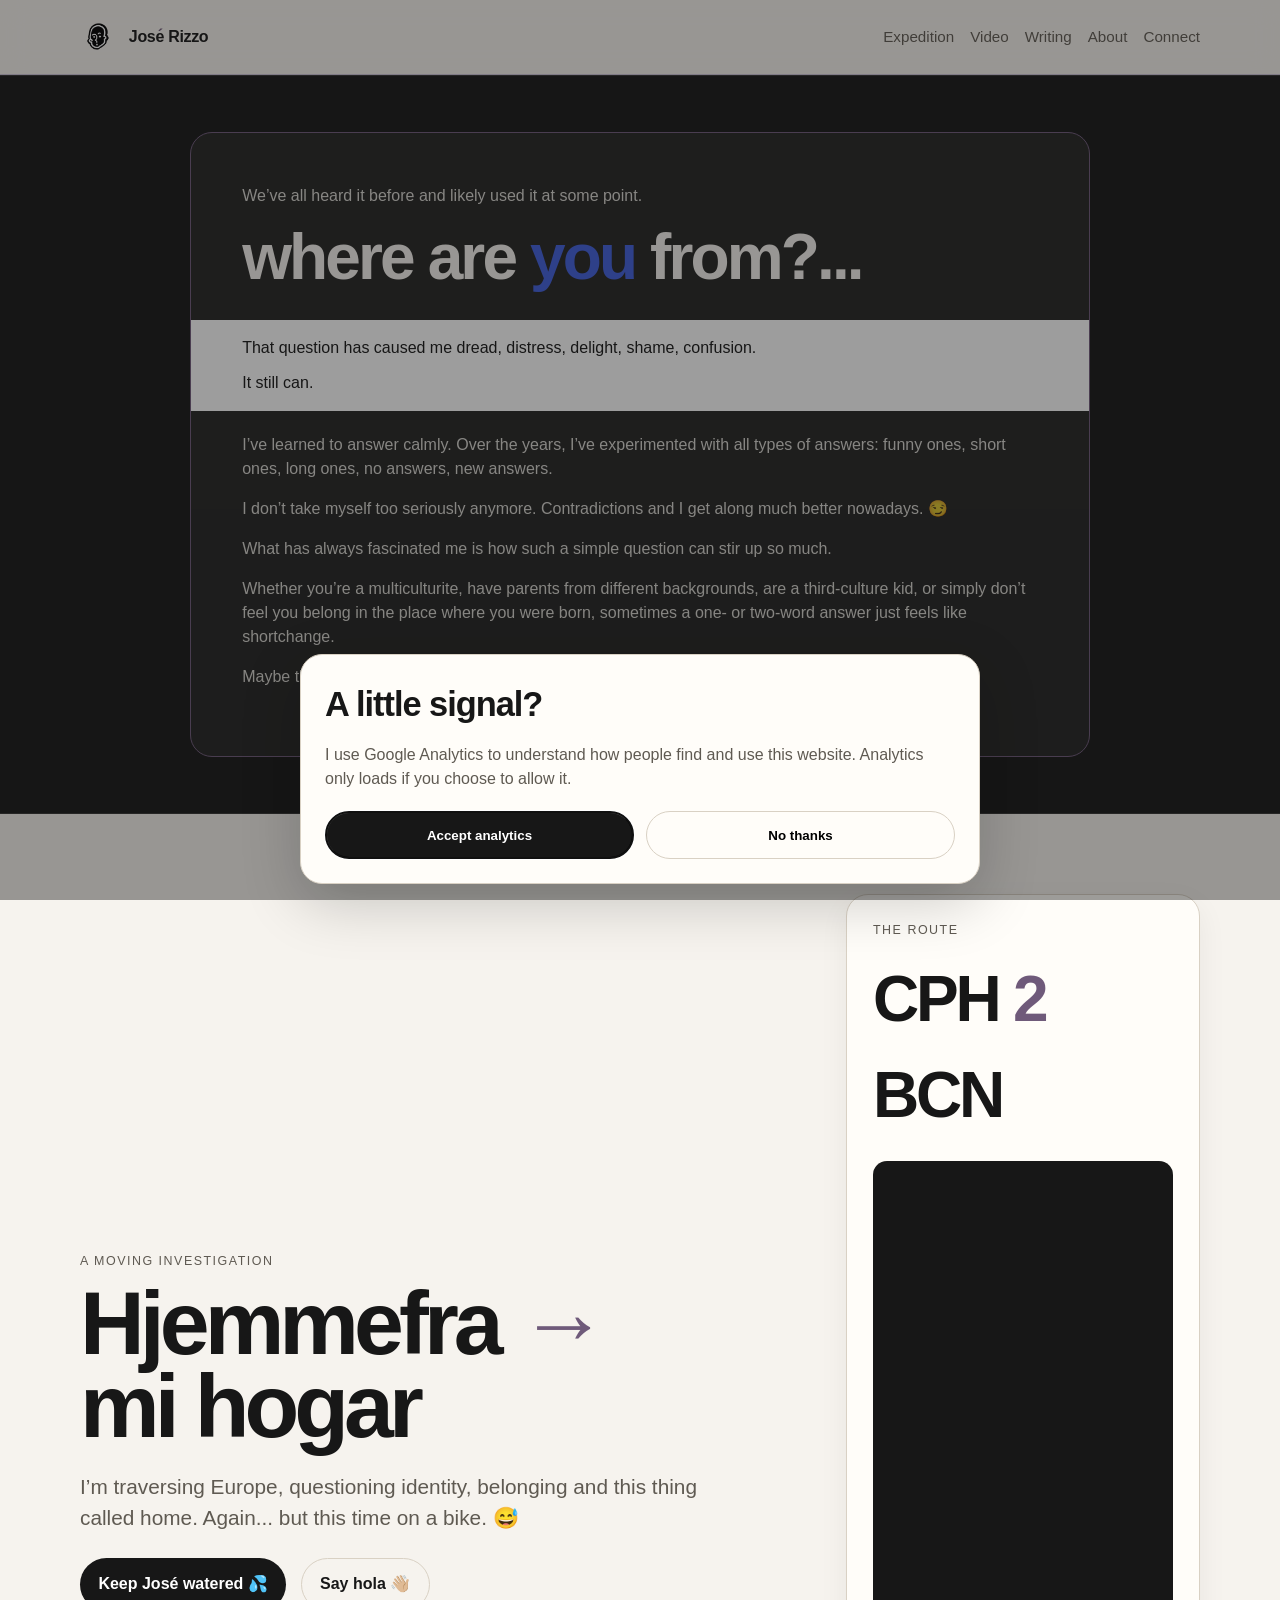
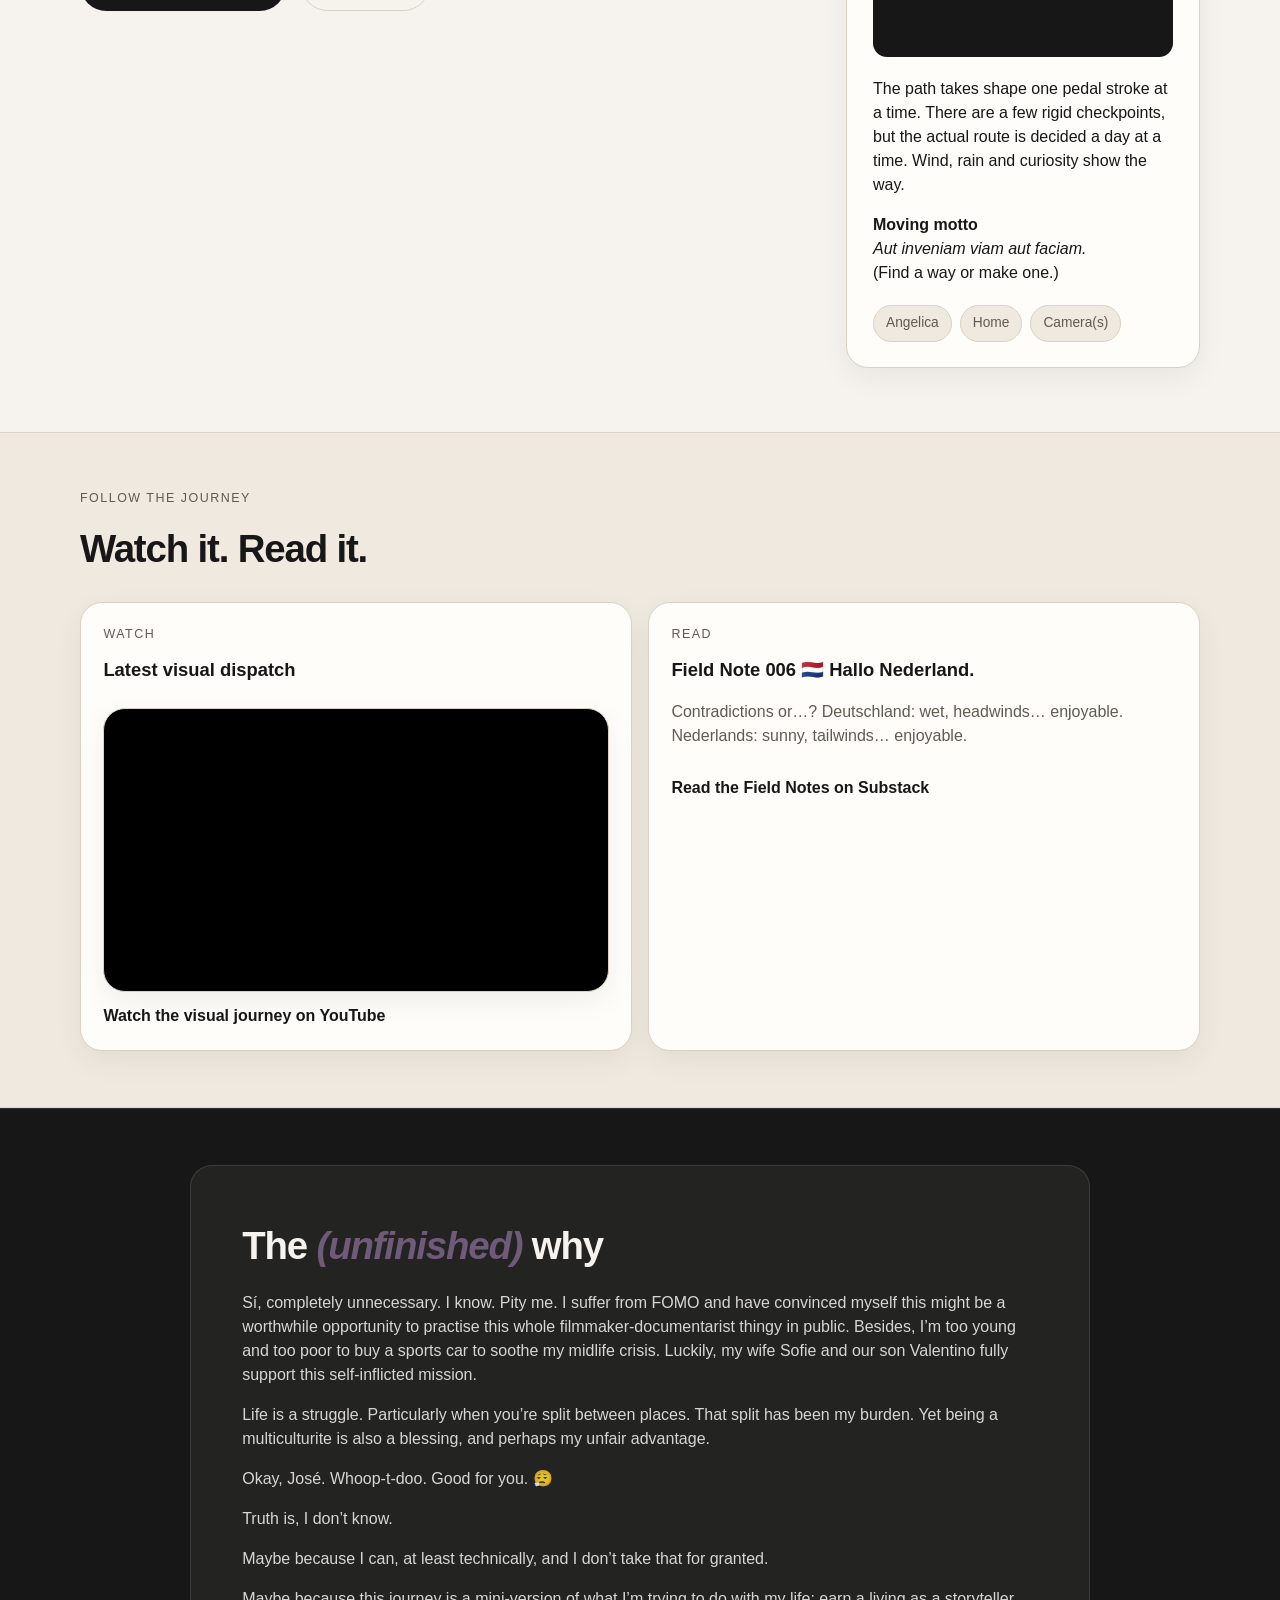
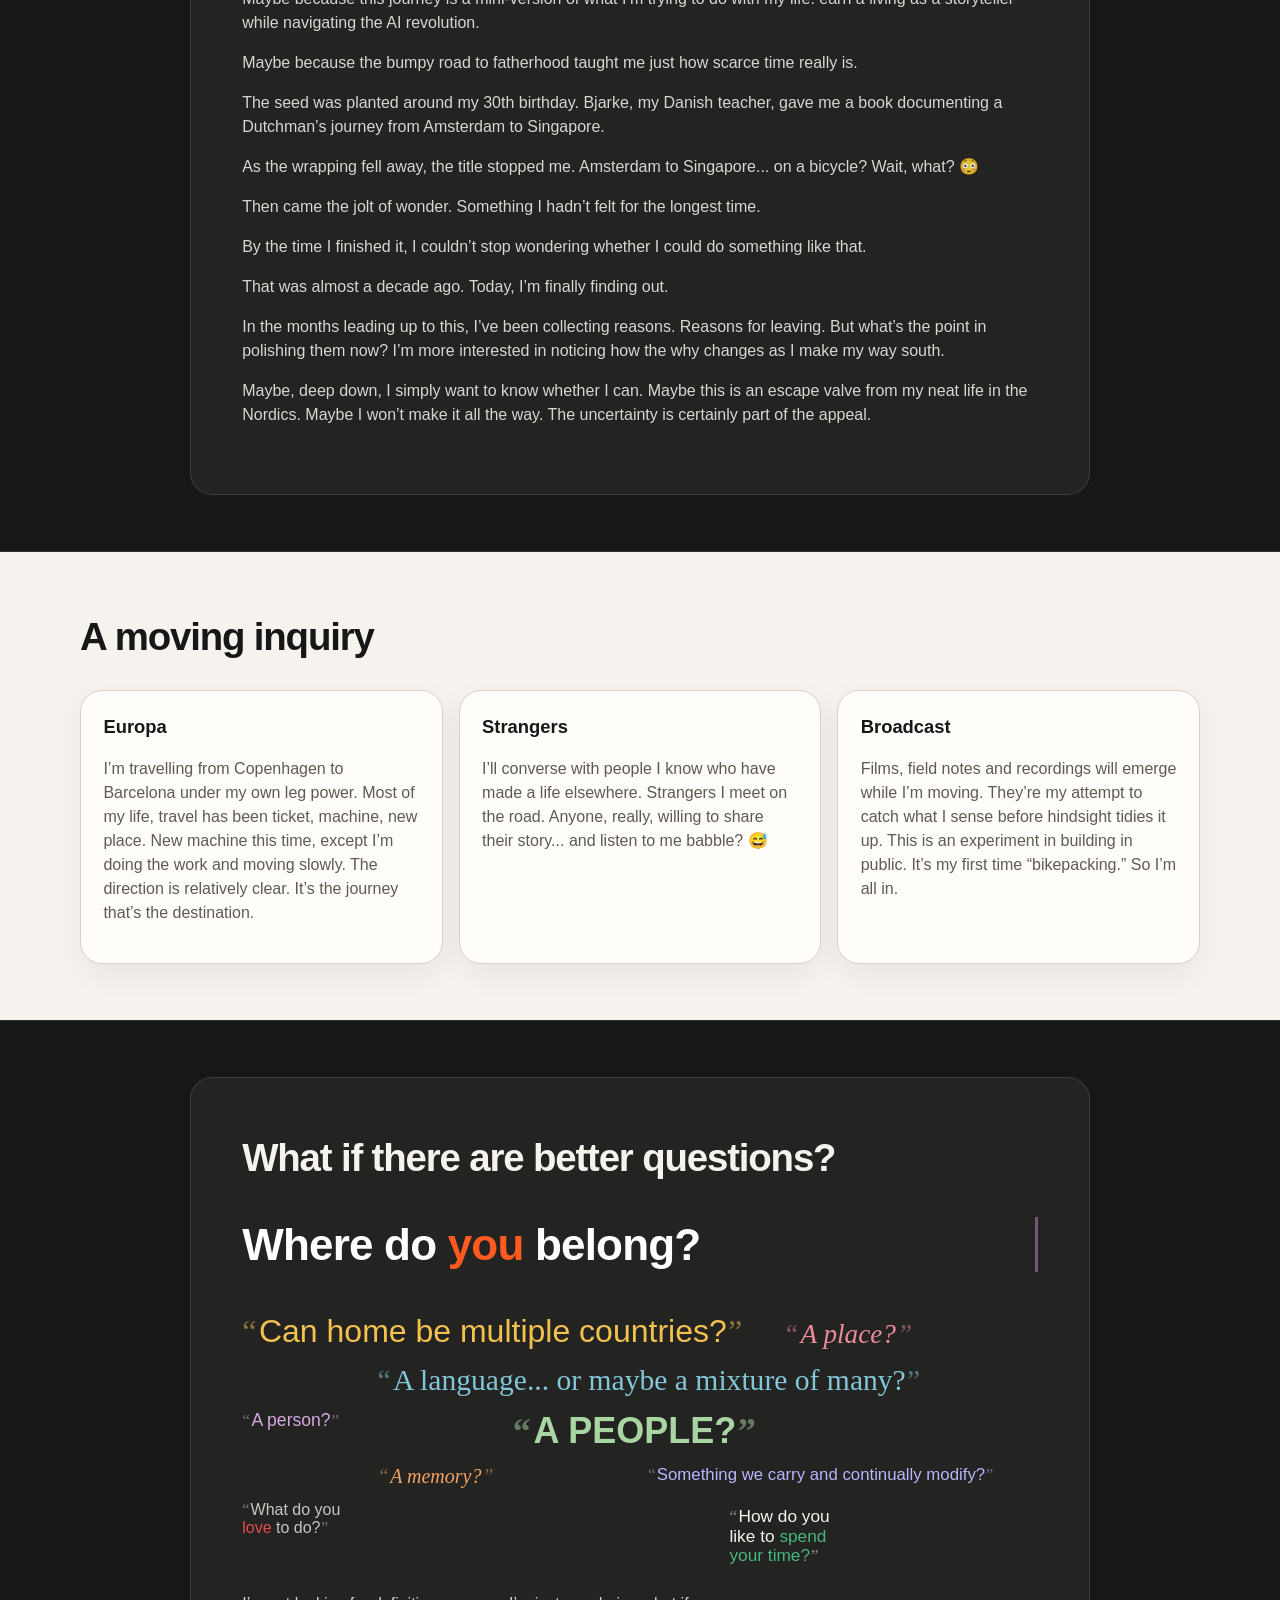
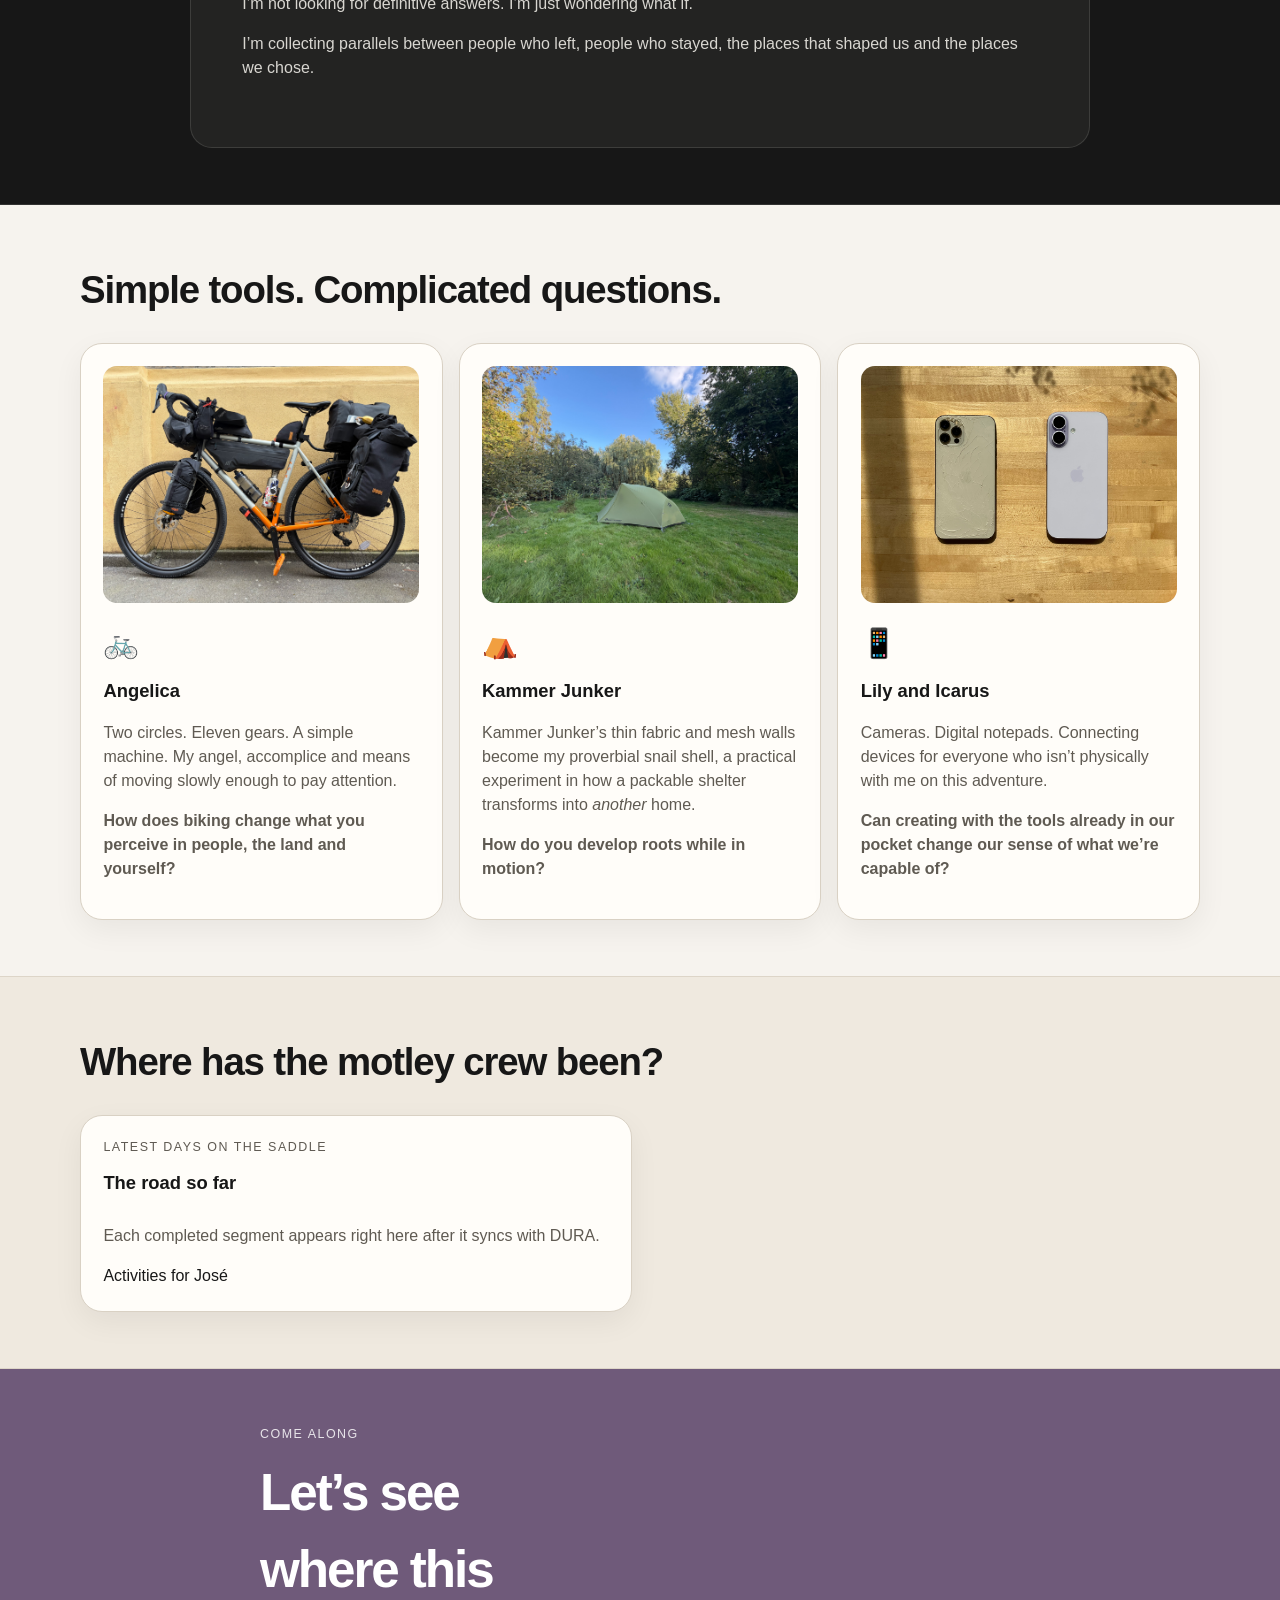
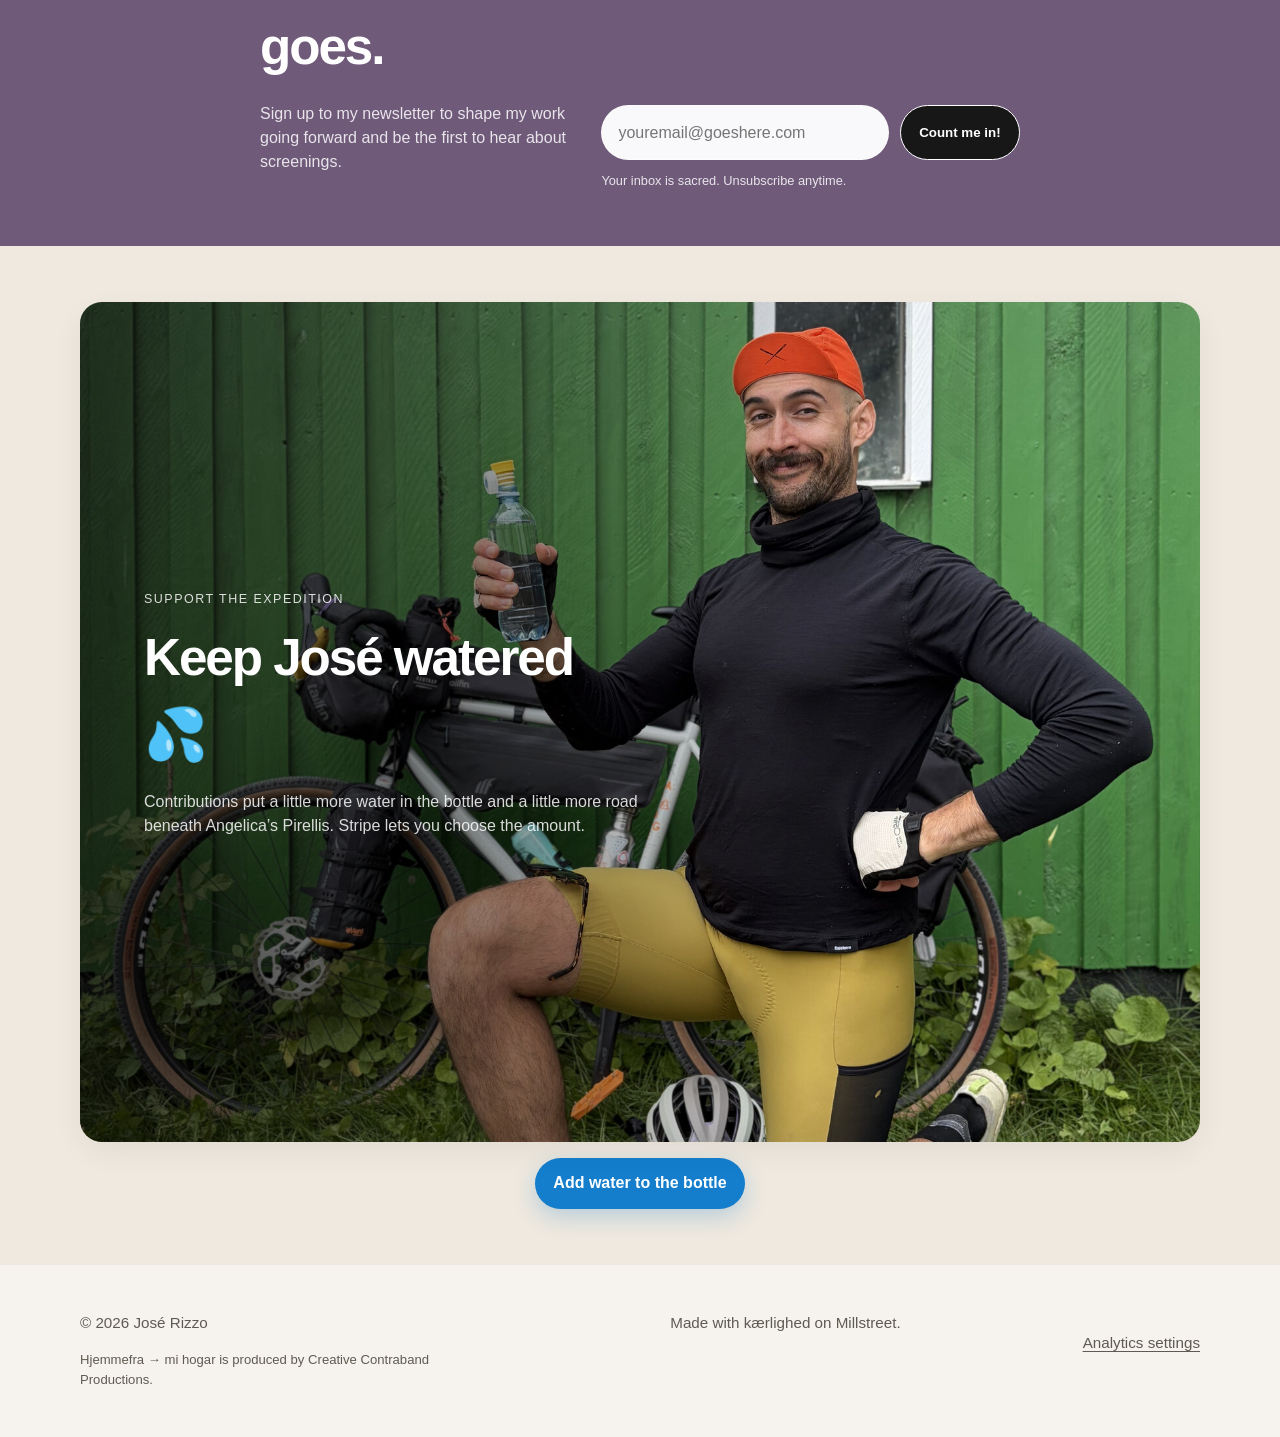
==== commit 064b9c3d: "Lower time question for breathing room" ====
--- a/expedition.html
+++ b/expedition.html
@@ -1 +1 @@
-<!DOCTYPE html><html lang="en"><head><meta charset="UTF-8" /><meta name="viewport" content="width=device-width, initial-scale=1.0" /><meta http-equiv="X-UA-Compatible" content="IE=edge"><title>Hjemmefra → mi hogar | José Rizzo</title><meta name="description" content="Hjemmefra → mi hogar: José Rizzo cycles from Copenhagen to Barcelona, exploring home, identity and belonging along the way." /><link rel="canonical" href="https://joserizzo.com/expedition.html"><meta property="og:type" content="website"><meta property="og:title" content="Hjemmefra → mi hogar | José Rizzo"><meta property="og:description" content="A bicycle expedition from Copenhagen to Barcelona exploring home, identity and belonging."><meta property="og:url" content="https://joserizzo.com/expedition.html"><meta property="og:image" content="https://joserizzo.com/images/keep-jose-watered.jpg"><meta property="og:image:alt" content="José beside his loaded bicycle, raising a water bottle"><meta name="twitter:card" content="summary_large_image"><meta name="twitter:title" content="Hjemmefra → mi hogar | José Rizzo"><meta name="twitter:description" content="CPH → BCN by bicycle, exploring home, identity and belonging."><meta name="twitter:image" content="https://joserizzo.com/images/keep-jose-watered.jpg"><link rel="icon" type="image/png" sizes="32x32" href="/favicon-32.png"><link rel="icon" type="image/png" sizes="64x64" href="/favicon-64.png"><link rel="apple-touch-icon" sizes="180x180" href="/apple-touch-icon.png"><link rel="stylesheet" href="style.css" /><script src="analytics-consent.js" defer></script><style>#question .container{border-color:var(--accent-soft)}.expedition-pills a{color:inherit;text-decoration:none}.expedition-route-media{margin:1.1rem 0 1.25rem}.expedition-route-video{display:block;width:100%;max-height:31rem;aspect-ratio:512/910;object-fit:contain;background:#171717;border-radius:calc(var(--radius) - 8px)}.expedition-route-two{color:var(--accent-soft)}.expedition-tool-image{display:block;width:100%;aspect-ratio:4/3;object-fit:cover;border-radius:calc(var(--radius) - 8px);margin:0 0 1.15rem}#lily-and-icarus .expedition-tool-image{object-position:center}#angelica,#kammer-junker,#lily-and-icarus{scroll-margin-top:6rem}.brand-e-accent{position:relative;display:inline-block}.brand-e-accent::after{content:"´";position:absolute;left:.14em;top:-.08em;color:var(--accent-soft);font-weight:inherit;pointer-events:none}.expedition-question-intro{margin:0 0 .9rem;opacity:0;animation:originCopyFade 700ms 4.1s ease both}.expedition-question-body{opacity:0;animation:originBodyFade 750ms 5.5s ease both}.expedition-question-reaction{margin:1.35rem calc(-1 * clamp(1.5rem,4vw,3.25rem));padding:1rem clamp(1.5rem,4vw,3.25rem);background:#fff;color:var(--text)!important}.expedition-question-reaction .reaction-last{display:block;margin-top:.7rem}.expedition-origin-head{overflow:hidden;padding-bottom:.18em}.expedition-origin-question{text-transform:none;line-height:1.08;padding-bottom:.06em}.expedition-origin-question span{display:inline-block}.origin-where{animation:originFromRight 780ms cubic-bezier(.16,.84,.24,1) both}.origin-you{animation:originFromTop 820ms 320ms cubic-bezier(.16,.84,.24,1) both,originYouColor 1600ms 1200ms ease-in-out both}.origin-from{animation:originFromLeft 800ms 2.95s cubic-bezier(.16,.84,.24,1) both}.question-love{color:#e84a4a}.expedition-question-cloud .question-time{color:inherit!important;transform:translate(22rem,-1.6rem);transform-origin:left center;margin-top:1.35rem;font-size:1.08em}.question-time-accent{color:#45B97C}.unfinished-why{color:var(--accent-soft)}@keyframes originFromRight{from{opacity:0;transform:translateX(65vw)}to{opacity:1;transform:translateX(0)}}@keyframes originFromLeft{from{opacity:0;transform:translateX(-65vw)}to{opacity:1;transform:translateX(0)}}@keyframes originFromTop{from{opacity:0;transform:translateY(-30vh)}to{opacity:1;transform:translateY(0)}}@keyframes originYouColor{0%{color:inherit}18%{color:#ff6b35}36%{color:#f26a5a}54%{color:#e84a8a}72%{color:#f3a93b}86%{color:#ffd447}100%{color:#405FDC}}@keyframes originCopyFade{from{opacity:0;transform:translateY(.35rem)}to{opacity:1;transform:translateY(0)}}@keyframes originBodyFade{from{opacity:0}to{opacity:1}}@media(max-width:700px){.expedition-question-cloud .question-time{color:inherit!important;transform:translate(12.5rem,-4.4rem);width:10.5rem;max-width:10.5rem;text-align:left;font-size:1.12em}.expedition-question-cloud .question-time .question-time-accent{color:#45B97C}}@media(prefers-reduced-motion:reduce){.origin-where,.origin-you,.origin-from,.expedition-question-intro,.expedition-question-body{animation:none;opacity:1}.origin-you{color:#405FDC}}</style></head><body><header class="site-header"><div class="container nav"><a href="index.html" class="brand"><img src="images/jr-mark.png" alt="JR mark" class="brand-mark" /><span>Jos<span class="brand-e-accent">e</span> Rizzo</span></a><nav class="nav-links" aria-label="Primary navigation"><a href="expedition.html" aria-current="page">Expedition</a><a href="index.html#video">Video</a><a href="index.html#writing">Writing</a><a href="index.html#about">About</a><a href="index.html#connect">Connect</a></nav></div></header><main><section id="question" class="section expedition-dark"><div class="container narrow"><p class="expedition-question-intro">We’ve all heard it before and likely used it at some point.</p><div class="section-head expedition-origin-head"><h1 class="page-title expedition-origin-question" aria-label="where are you from?"><span class="origin-where">where are</span> <span class="origin-you">you</span> <span class="origin-from">from?...</span></h1></div><div class="expedition-question-body"><p class="expedition-question-reaction">That question has caused me dread, distress, delight, shame, confusion.<span class="reaction-last">It still can.</span></p><p>I’ve learned to answer calmly. Over the years, I’ve experimented with all types of answers: funny ones, short ones, long ones, no answers, new answers.</p><p>I don’t take myself too seriously anymore. Contradictions and I get along much better nowadays. 😏</p><p>What has always fascinated me is how such a simple question can stir up so much.</p><p>Whether you’re a multiculturite, have parents from different backgrounds, are a third-culture kid, or simply don’t feel you belong in the place where you were born, sometimes a one- or two-word answer just feels like shortchange.</p><p>Maybe that’s a José problem. I don’t know.</p></div></div></section><section class="expedition-hero"><div class="container expedition-hero-grid"><div><p class="section-label">A moving investigation</p><h2 class="expedition-title">Hjemmefra <span class="expedition-arrow" aria-hidden="true">→</span> mi hogar</h2><p class="expedition-lead">I’m traversing Europe, questioning identity, belonging and this thing called home. Again... but this time on a bike. 😅</p><div class="hero-actions"><a class="button button-primary" href="#support">Keep José watered 💦</a><a class="button button-secondary" href="mailto:jose@joserizzo.com?subject=Hjemmefra%20%E2%86%92%20mi%20hogar">Say hola 👋🏼</a></div></div><aside class="expedition-route-card" aria-label="Expedition route and equipment"><p class="section-label">The route</p><p class="expedition-route">CPH <span class="expedition-route-two" aria-hidden="true">2</span> BCN</p><div class="expedition-route-media"><video class="expedition-route-video" autoplay muted playsinline preload="metadata" aria-label="Animated route from Copenhagen to Barcelona"><source src="images/hjemefra-route-study-01%203.mp4" type="video/mp4"></video></div><p class="expedition-route-note">The path takes shape one pedal stroke at a time. There are a few rigid checkpoints, but the actual route is decided a day at a time. Wind, rain and curiosity show the way.</p><p class="expedition-route-note"><strong>Moving motto</strong><br><span lang="la"><em>Aut inveniam viam aut faciam.</em></span><br><span>(Find a way or make one.)</span></p><div class="expedition-pills" aria-label="Expedition essentials"><span><a href="#angelica">Angelica</a></span><span><a href="#kammer-junker">Home</a></span><span><a href="#lily-and-icarus">Camera(s)</a></span></div></aside></div></section><section id="road" class="section section-alt"><div class="container"><div class="section-head"><p class="section-label">Follow the journey</p><h2>Watch it. Read it.</h2></div><div class="cards"><article class="card"><p class="section-label">Watch</p><h3 id="latest-expedition-video-title">Latest visual dispatch</h3><div class="video-frame"><iframe id="latest-expedition-video-iframe" src="" title="Latest expedition video" frameborder="0" allow="accelerometer; clipboard-write; encrypted-media; gyroscope; picture-in-picture; web-share" allowfullscreen></iframe></div><a class="text-link" href="https://www.youtube.com/playlist?list=PLJ0_ZP06xQl4" target="_blank" rel="noopener noreferrer">Watch the visual journey on YouTube</a></article><article class="card"><p class="section-label">Read</p><h3>Field Note 006 🇳🇱 Hallo Nederland.</h3><p>Contradictions or…? Deutschland: wet, headwinds… enjoyable. Nederlands: sunny, tailwinds… enjoyable.</p><a class="text-link" href="https://culturalcontraband.substack.com/s/hjemmefra-mi-hogar" target="_blank" rel="noopener noreferrer">Read the Field Notes on Substack</a></article></div></div></section><section id="why" class="section expedition-dark"><div class="container narrow"><div class="section-head"><h2>The <em class="unfinished-why">(unfinished)</em> why</h2></div><p>Sí, completely unnecessary. I know. Pity me. I suffer from FOMO and have convinced myself this might be a worthwhile opportunity to practise this whole filmmaker-documentarist thingy in public. Besides, I’m too young and too poor to buy a sports car to soothe my midlife crisis. Luckily, my wife Sofie and our son Valentino fully support this self-inflicted mission.</p><p>Life is a struggle. Particularly when you’re split between places. That split has been my burden. Yet being a multiculturite is also a blessing, and perhaps my unfair advantage.</p><p>Okay, José. Whoop-t-doo. Good for you. 😮‍💨</p><p>Truth is, I don’t know.</p><p>Maybe because I can, at least technically, and I don’t take that for granted.</p><p>Maybe because this journey is a mini-version of what I’m trying to do with my life: earn a living as a storyteller while navigating the AI revolution.</p><p>Maybe because the bumpy road to fatherhood taught me just how scarce time really is.</p><p>The seed was planted around my 30th birthday. Bjarke, my Danish teacher, gave me a book documenting a Dutchman’s journey from Amsterdam to Singapore.</p><p>As the wrapping fell away, the title stopped me. Amsterdam to Singapore... on a bicycle? Wait, what? 😳</p><p>Then came the jolt of wonder. Something I hadn’t felt for the longest time.</p><p>By the time I finished it, I couldn’t stop wondering whether I could do something like that.</p><p>That was almost a decade ago. Today, I’m finally finding out.</p><p>In the months leading up to this, I’ve been collecting reasons. Reasons for leaving. But what’s the point in polishing them now? I’m more interested in noticing how the why changes as I make my way south.</p><p>Maybe, deep down, I simply want to know whether I can. Maybe this is an escape valve from my neat life in the Nordics. Maybe I won’t make it all the way. The uncertainty is certainly part of the appeal.</p></div></section><section id="what" class="section"><div class="container"><div class="section-head"><h2>A moving inquiry</h2></div><div class="expedition-grid"><article class="card"><h3>Europa</h3><p>I’m travelling from Copenhagen to Barcelona under my own leg power. Most of my life, travel has been ticket, machine, new place. New machine this time, except I’m doing the work and moving slowly. The direction is relatively clear. It’s the journey that’s the destination.</p></article><article class="card"><h3>Strangers</h3><p>I’ll converse with people I know who have made a life elsewhere. Strangers I meet on the road. Anyone, really, willing to share their story... and listen to me babble? 😅</p></article><article class="card"><h3>Broadcast</h3><p>Films, field notes and recordings will emerge while I’m moving. They’re my attempt to catch what I sense before hindsight tidies it up. This is an experiment in building in public. It’s my first time “bikepacking.” So I’m all in.</p></article></div></div></section><section id="belonging" class="section expedition-dark"><div class="container narrow"><div class="section-head"><h2>What if there are better questions?</h2></div><div class="expedition-question" aria-label="Where do you belong?"><p class="expedition-typewriter" aria-hidden="true">Where do <span class="reader-you">you</span> belong?</p></div><div class="expedition-question-cloud" aria-label="Better questions for meeting people"><p>Can home be multiple countries?</p><p>A place?</p><p>A language... or maybe a mixture of many?</p><p>A person?</p><p>A people?</p><p>A memory?</p><p>Something we carry and continually modify?</p><p>What do you <span class="question-love">love</span> to do?</p><p class="question-time"><span>How do you like to</span> <span class="question-time-accent">spend your time?</span></p></div><p>I’m not looking for definitive answers. I’m just wondering what if.</p><p>I’m collecting parallels between people who left, people who stayed, the places that shaped us and the places we chose.</p></div></section><section id="how" class="section"><div class="container"><div class="section-head"><h2>Simple tools. Complicated questions.</h2></div><div class="expedition-grid expedition-grid-three"><article class="card" id="angelica"><img class="expedition-tool-image" src="images/IMG_5264.jpeg" alt="Angelica, the loaded expedition bicycle, against a warm yellow wall" loading="lazy"><p class="expedition-card-icon" aria-hidden="true">🚲</p><h3>Angelica</h3><p>Two circles. Eleven gears. A simple machine. My angel, accomplice and means of moving slowly enough to pay attention.</p><p><strong>How does biking change what you perceive in people, the land and yourself?</strong></p></article><article class="card" id="kammer-junker"><img class="expedition-tool-image" src="images/IMG_5856.jpeg" alt="Kammer Junker pitched in a green garden" loading="lazy"><p class="expedition-card-icon" aria-hidden="true">⛺</p><h3>Kammer Junker</h3><p>Kammer Junker’s thin fabric and mesh walls become my proverbial snail shell, a practical experiment in how a packable shelter transforms into <em>another</em> home.</p><p><strong>How do you develop roots while in motion?</strong></p></article><article class="card" id="lily-and-icarus"><img class="expedition-tool-image" src="images/IMG_0211.jpeg" alt="Icarus and Lily resting side by side on a sunlit wooden surface" loading="lazy"><p class="expedition-card-icon" aria-hidden="true">📱</p><h3>Lily and Icarus</h3><p>Cameras. Digital notepads. Connecting devices for everyone who isn’t physically with me on this adventure.</p><p><strong>Can creating with the tools already in our pocket change our sense of what we’re capable of?</strong></p></article></div></div></section><section id="follow" class="section section-alt"><div class="container"><div class="section-head"><h2>Where has the motley crew been?</h2></div><div class="expedition-follow-grid"><article class="card expedition-feature-card"><p class="section-label">Latest days on the saddle</p><h3>The road so far</h3><p>Each completed segment appears right here after it syncs with DURA.</p><div class="expedition-rwgps-widget"><a class="rwgps-widget" href="https://ridewithgps.com/users/10063744" data-rwgps-metric="1" data-rwgps-user-id="10063744" data-rwgps-activities-count="3">Activities for José</a></div><script>(function(d,s){if(!d.getElementById("rwgps-sdk")){var el=d.getElementsByTagName(s)[0],js=d.createElement(s);js.id="rwgps-sdk";js.src="https://ridewithgps.com/javascripts/sdk.js?1786482961047";el.parentNode.insertBefore(js,el);}})(document,"script");</script></article></div></div></section><section id="dispatches" class="section expedition-dispatches"><div class="container narrow"><div class="expedition-dispatches-card"><div><p class="section-label">Come along</p><h2>Let’s see where this goes.</h2><p>Sign up to my newsletter to shape my work going forward and be the first to hear about screenings.</p></div><form action="https://buttondown.com/api/emails/embed-subscribe/joserizzo" method="post" class="expedition-signup-form"><label class="visually-hidden" for="bd-email">Your email address</label><div class="expedition-signup-fields"><input type="email" name="email" id="bd-email" autocomplete="email" placeholder="youremail@goeshere.com" required /><input type="hidden" value="1" name="embed" /><button class="button button-primary" type="submit">Count me in!</button></div><p class="expedition-consent">Your inbox is sacred. Unsubscribe anytime.</p></form></div></div></section><section id="support" class="section expedition-support-section"><div class="container"><div class="expedition-support-visual"><img src="images/keep-jose-watered.jpg" alt="José kneeling beside his loaded bicycle, smiling and raising a water bottle" class="expedition-support-image" /><div class="expedition-support-copy"><p class="section-label">Support the expedition</p><h2>Keep José watered 💦</h2><p>Contributions put a little more water in the bottle and a little more road beneath Angelica’s Pirellis. Stripe lets you choose the amount.</p></div></div><a class="button button-primary expedition-support-button" href="https://buy.stripe.com/8x27sL2Xs1cMfY11uubQY01" target="_blank" rel="noopener noreferrer">Add water to the bottle</a></div></section></main><footer class="site-footer"><div class="container footer-inner"><div><p>© <span id="year"></span> José Rizzo</p><p class="expedition-legal">Hjemmefra → mi hogar is produced by Creative Contraband Productions.</p></div><p class="millstreet">Made with kærlighed on Millstreet.</p></div></footer><script>document.getElementById("year").textContent=new Date().getFullYear();async function loadLatestExpeditionVideo(){const endpoint="https://primus.jiprizzo.workers.dev";const titleEl=document.getElementById("latest-expedition-video-title");const iframeEl=document.getElementById("latest-expedition-video-iframe");try{const res=await fetch(endpoint);const data=await res.json();titleEl.textContent=data.title;iframeEl.src=`${data.embedUrl}?rel=0`;}catch(error){console.error("Failed to load latest expedition video:",error);titleEl.textContent="Latest visual dispatch";}}loadLatestExpeditionVideo();</script></body></html>+<!DOCTYPE html><html lang="en"><head><meta charset="UTF-8" /><meta name="viewport" content="width=device-width, initial-scale=1.0" /><meta http-equiv="X-UA-Compatible" content="IE=edge"><title>Hjemmefra → mi hogar | José Rizzo</title><meta name="description" content="Hjemmefra → mi hogar: José Rizzo cycles from Copenhagen to Barcelona, exploring home, identity and belonging along the way." /><link rel="canonical" href="https://joserizzo.com/expedition.html"><meta property="og:type" content="website"><meta property="og:title" content="Hjemmefra → mi hogar | José Rizzo"><meta property="og:description" content="A bicycle expedition from Copenhagen to Barcelona exploring home, identity and belonging."><meta property="og:url" content="https://joserizzo.com/expedition.html"><meta property="og:image" content="https://joserizzo.com/images/keep-jose-watered.jpg"><meta property="og:image:alt" content="José beside his loaded bicycle, raising a water bottle"><meta name="twitter:card" content="summary_large_image"><meta name="twitter:title" content="Hjemmefra → mi hogar | José Rizzo"><meta name="twitter:description" content="CPH → BCN by bicycle, exploring home, identity and belonging."><meta name="twitter:image" content="https://joserizzo.com/images/keep-jose-watered.jpg"><link rel="icon" type="image/png" sizes="32x32" href="/favicon-32.png"><link rel="icon" type="image/png" sizes="64x64" href="/favicon-64.png"><link rel="apple-touch-icon" sizes="180x180" href="/apple-touch-icon.png"><link rel="stylesheet" href="style.css" /><script src="analytics-consent.js" defer></script><style>#question .container{border-color:var(--accent-soft)}.expedition-pills a{color:inherit;text-decoration:none}.expedition-route-media{margin:1.1rem 0 1.25rem}.expedition-route-video{display:block;width:100%;max-height:31rem;aspect-ratio:512/910;object-fit:contain;background:#171717;border-radius:calc(var(--radius) - 8px)}.expedition-route-two{color:var(--accent-soft)}.expedition-tool-image{display:block;width:100%;aspect-ratio:4/3;object-fit:cover;border-radius:calc(var(--radius) - 8px);margin:0 0 1.15rem}#lily-and-icarus .expedition-tool-image{object-position:center}#angelica,#kammer-junker,#lily-and-icarus{scroll-margin-top:6rem}.brand-e-accent{position:relative;display:inline-block}.brand-e-accent::after{content:"´";position:absolute;left:.14em;top:-.08em;color:var(--accent-soft);font-weight:inherit;pointer-events:none}.expedition-question-intro{margin:0 0 .9rem;opacity:0;animation:originCopyFade 700ms 4.1s ease both}.expedition-question-body{opacity:0;animation:originBodyFade 750ms 5.5s ease both}.expedition-question-reaction{margin:1.35rem calc(-1 * clamp(1.5rem,4vw,3.25rem));padding:1rem clamp(1.5rem,4vw,3.25rem);background:#fff;color:var(--text)!important}.expedition-question-reaction .reaction-last{display:block;margin-top:.7rem}.expedition-origin-head{overflow:hidden;padding-bottom:.18em}.expedition-origin-question{text-transform:none;line-height:1.08;padding-bottom:.06em}.expedition-origin-question span{display:inline-block}.origin-where{animation:originFromRight 780ms cubic-bezier(.16,.84,.24,1) both}.origin-you{animation:originFromTop 820ms 320ms cubic-bezier(.16,.84,.24,1) both,originYouColor 1600ms 1200ms ease-in-out both}.origin-from{animation:originFromLeft 800ms 2.95s cubic-bezier(.16,.84,.24,1) both}.question-love{color:#e84a4a}.expedition-question-cloud .question-time{color:inherit!important;transform:translate(22rem,.4rem);transform-origin:left center;margin-top:1.35rem;font-size:1.08em}.question-time-accent{color:#45B97C}.unfinished-why{color:var(--accent-soft)}@keyframes originFromRight{from{opacity:0;transform:translateX(65vw)}to{opacity:1;transform:translateX(0)}}@keyframes originFromLeft{from{opacity:0;transform:translateX(-65vw)}to{opacity:1;transform:translateX(0)}}@keyframes originFromTop{from{opacity:0;transform:translateY(-30vh)}to{opacity:1;transform:translateY(0)}}@keyframes originYouColor{0%{color:inherit}18%{color:#ff6b35}36%{color:#f26a5a}54%{color:#e84a8a}72%{color:#f3a93b}86%{color:#ffd447}100%{color:#405FDC}}@keyframes originCopyFade{from{opacity:0;transform:translateY(.35rem)}to{opacity:1;transform:translateY(0)}}@keyframes originBodyFade{from{opacity:0}to{opacity:1}}@media(max-width:700px){.expedition-question-cloud .question-time{color:inherit!important;transform:translate(12.5rem,-2.4rem);width:10.5rem;max-width:10.5rem;text-align:left;font-size:1.12em}.expedition-question-cloud .question-time .question-time-accent{color:#45B97C}}@media(prefers-reduced-motion:reduce){.origin-where,.origin-you,.origin-from,.expedition-question-intro,.expedition-question-body{animation:none;opacity:1}.origin-you{color:#405FDC}}</style></head><body><header class="site-header"><div class="container nav"><a href="index.html" class="brand"><img src="images/jr-mark.png" alt="JR mark" class="brand-mark" /><span>Jos<span class="brand-e-accent">e</span> Rizzo</span></a><nav class="nav-links" aria-label="Primary navigation"><a href="expedition.html" aria-current="page">Expedition</a><a href="index.html#video">Video</a><a href="index.html#writing">Writing</a><a href="index.html#about">About</a><a href="index.html#connect">Connect</a></nav></div></header><main><section id="question" class="section expedition-dark"><div class="container narrow"><p class="expedition-question-intro">We’ve all heard it before and likely used it at some point.</p><div class="section-head expedition-origin-head"><h1 class="page-title expedition-origin-question" aria-label="where are you from?"><span class="origin-where">where are</span> <span class="origin-you">you</span> <span class="origin-from">from?...</span></h1></div><div class="expedition-question-body"><p class="expedition-question-reaction">That question has caused me dread, distress, delight, shame, confusion.<span class="reaction-last">It still can.</span></p><p>I’ve learned to answer calmly. Over the years, I’ve experimented with all types of answers: funny ones, short ones, long ones, no answers, new answers.</p><p>I don’t take myself too seriously anymore. Contradictions and I get along much better nowadays. 😏</p><p>What has always fascinated me is how such a simple question can stir up so much.</p><p>Whether you’re a multiculturite, have parents from different backgrounds, are a third-culture kid, or simply don’t feel you belong in the place where you were born, sometimes a one- or two-word answer just feels like shortchange.</p><p>Maybe that’s a José problem. I don’t know.</p></div></div></section><section class="expedition-hero"><div class="container expedition-hero-grid"><div><p class="section-label">A moving investigation</p><h2 class="expedition-title">Hjemmefra <span class="expedition-arrow" aria-hidden="true">→</span> mi hogar</h2><p class="expedition-lead">I’m traversing Europe, questioning identity, belonging and this thing called home. Again... but this time on a bike. 😅</p><div class="hero-actions"><a class="button button-primary" href="#support">Keep José watered 💦</a><a class="button button-secondary" href="mailto:jose@joserizzo.com?subject=Hjemmefra%20%E2%86%92%20mi%20hogar">Say hola 👋🏼</a></div></div><aside class="expedition-route-card" aria-label="Expedition route and equipment"><p class="section-label">The route</p><p class="expedition-route">CPH <span class="expedition-route-two" aria-hidden="true">2</span> BCN</p><div class="expedition-route-media"><video class="expedition-route-video" autoplay muted playsinline preload="metadata" aria-label="Animated route from Copenhagen to Barcelona"><source src="images/hjemefra-route-study-01%203.mp4" type="video/mp4"></video></div><p class="expedition-route-note">The path takes shape one pedal stroke at a time. There are a few rigid checkpoints, but the actual route is decided a day at a time. Wind, rain and curiosity show the way.</p><p class="expedition-route-note"><strong>Moving motto</strong><br><span lang="la"><em>Aut inveniam viam aut faciam.</em></span><br><span>(Find a way or make one.)</span></p><div class="expedition-pills" aria-label="Expedition essentials"><span><a href="#angelica">Angelica</a></span><span><a href="#kammer-junker">Home</a></span><span><a href="#lily-and-icarus">Camera(s)</a></span></div></aside></div></section><section id="road" class="section section-alt"><div class="container"><div class="section-head"><p class="section-label">Follow the journey</p><h2>Watch it. Read it.</h2></div><div class="cards"><article class="card"><p class="section-label">Watch</p><h3 id="latest-expedition-video-title">Latest visual dispatch</h3><div class="video-frame"><iframe id="latest-expedition-video-iframe" src="" title="Latest expedition video" frameborder="0" allow="accelerometer; clipboard-write; encrypted-media; gyroscope; picture-in-picture; web-share" allowfullscreen></iframe></div><a class="text-link" href="https://www.youtube.com/playlist?list=PLJ0_ZP06xQl4" target="_blank" rel="noopener noreferrer">Watch the visual journey on YouTube</a></article><article class="card"><p class="section-label">Read</p><h3>Field Note 006 🇳🇱 Hallo Nederland.</h3><p>Contradictions or…? Deutschland: wet, headwinds… enjoyable. Nederlands: sunny, tailwinds… enjoyable.</p><a class="text-link" href="https://culturalcontraband.substack.com/s/hjemmefra-mi-hogar" target="_blank" rel="noopener noreferrer">Read the Field Notes on Substack</a></article></div></div></section><section id="why" class="section expedition-dark"><div class="container narrow"><div class="section-head"><h2>The <em class="unfinished-why">(unfinished)</em> why</h2></div><p>Sí, completely unnecessary. I know. Pity me. I suffer from FOMO and have convinced myself this might be a worthwhile opportunity to practise this whole filmmaker-documentarist thingy in public. Besides, I’m too young and too poor to buy a sports car to soothe my midlife crisis. Luckily, my wife Sofie and our son Valentino fully support this self-inflicted mission.</p><p>Life is a struggle. Particularly when you’re split between places. That split has been my burden. Yet being a multiculturite is also a blessing, and perhaps my unfair advantage.</p><p>Okay, José. Whoop-t-doo. Good for you. 😮‍💨</p><p>Truth is, I don’t know.</p><p>Maybe because I can, at least technically, and I don’t take that for granted.</p><p>Maybe because this journey is a mini-version of what I’m trying to do with my life: earn a living as a storyteller while navigating the AI revolution.</p><p>Maybe because the bumpy road to fatherhood taught me just how scarce time really is.</p><p>The seed was planted around my 30th birthday. Bjarke, my Danish teacher, gave me a book documenting a Dutchman’s journey from Amsterdam to Singapore.</p><p>As the wrapping fell away, the title stopped me. Amsterdam to Singapore... on a bicycle? Wait, what? 😳</p><p>Then came the jolt of wonder. Something I hadn’t felt for the longest time.</p><p>By the time I finished it, I couldn’t stop wondering whether I could do something like that.</p><p>That was almost a decade ago. Today, I’m finally finding out.</p><p>In the months leading up to this, I’ve been collecting reasons. Reasons for leaving. But what’s the point in polishing them now? I’m more interested in noticing how the why changes as I make my way south.</p><p>Maybe, deep down, I simply want to know whether I can. Maybe this is an escape valve from my neat life in the Nordics. Maybe I won’t make it all the way. The uncertainty is certainly part of the appeal.</p></div></section><section id="what" class="section"><div class="container"><div class="section-head"><h2>A moving inquiry</h2></div><div class="expedition-grid"><article class="card"><h3>Europa</h3><p>I’m travelling from Copenhagen to Barcelona under my own leg power. Most of my life, travel has been ticket, machine, new place. New machine this time, except I’m doing the work and moving slowly. The direction is relatively clear. It’s the journey that’s the destination.</p></article><article class="card"><h3>Strangers</h3><p>I’ll converse with people I know who have made a life elsewhere. Strangers I meet on the road. Anyone, really, willing to share their story... and listen to me babble? 😅</p></article><article class="card"><h3>Broadcast</h3><p>Films, field notes and recordings will emerge while I’m moving. They’re my attempt to catch what I sense before hindsight tidies it up. This is an experiment in building in public. It’s my first time “bikepacking.” So I’m all in.</p></article></div></div></section><section id="belonging" class="section expedition-dark"><div class="container narrow"><div class="section-head"><h2>What if there are better questions?</h2></div><div class="expedition-question" aria-label="Where do you belong?"><p class="expedition-typewriter" aria-hidden="true">Where do <span class="reader-you">you</span> belong?</p></div><div class="expedition-question-cloud" aria-label="Better questions for meeting people"><p>Can home be multiple countries?</p><p>A place?</p><p>A language... or maybe a mixture of many?</p><p>A person?</p><p>A people?</p><p>A memory?</p><p>Something we carry and continually modify?</p><p>What do you <span class="question-love">love</span> to do?</p><p class="question-time"><span>How do you like to</span> <span class="question-time-accent">spend your time?</span></p></div><p>I’m not looking for definitive answers. I’m just wondering what if.</p><p>I’m collecting parallels between people who left, people who stayed, the places that shaped us and the places we chose.</p></div></section><section id="how" class="section"><div class="container"><div class="section-head"><h2>Simple tools. Complicated questions.</h2></div><div class="expedition-grid expedition-grid-three"><article class="card" id="angelica"><img class="expedition-tool-image" src="images/IMG_5264.jpeg" alt="Angelica, the loaded expedition bicycle, against a warm yellow wall" loading="lazy"><p class="expedition-card-icon" aria-hidden="true">🚲</p><h3>Angelica</h3><p>Two circles. Eleven gears. A simple machine. My angel, accomplice and means of moving slowly enough to pay attention.</p><p><strong>How does biking change what you perceive in people, the land and yourself?</strong></p></article><article class="card" id="kammer-junker"><img class="expedition-tool-image" src="images/IMG_5856.jpeg" alt="Kammer Junker pitched in a green garden" loading="lazy"><p class="expedition-card-icon" aria-hidden="true">⛺</p><h3>Kammer Junker</h3><p>Kammer Junker’s thin fabric and mesh walls become my proverbial snail shell, a practical experiment in how a packable shelter transforms into <em>another</em> home.</p><p><strong>How do you develop roots while in motion?</strong></p></article><article class="card" id="lily-and-icarus"><img class="expedition-tool-image" src="images/IMG_0211.jpeg" alt="Icarus and Lily resting side by side on a sunlit wooden surface" loading="lazy"><p class="expedition-card-icon" aria-hidden="true">📱</p><h3>Lily and Icarus</h3><p>Cameras. Digital notepads. Connecting devices for everyone who isn’t physically with me on this adventure.</p><p><strong>Can creating with the tools already in our pocket change our sense of what we’re capable of?</strong></p></article></div></div></section><section id="follow" class="section section-alt"><div class="container"><div class="section-head"><h2>Where has the motley crew been?</h2></div><div class="expedition-follow-grid"><article class="card expedition-feature-card"><p class="section-label">Latest days on the saddle</p><h3>The road so far</h3><p>Each completed segment appears right here after it syncs with DURA.</p><div class="expedition-rwgps-widget"><a class="rwgps-widget" href="https://ridewithgps.com/users/10063744" data-rwgps-metric="1" data-rwgps-user-id="10063744" data-rwgps-activities-count="3">Activities for José</a></div><script>(function(d,s){if(!d.getElementById("rwgps-sdk")){var el=d.getElementsByTagName(s)[0],js=d.createElement(s);js.id="rwgps-sdk";js.src="https://ridewithgps.com/javascripts/sdk.js?1786482961047";el.parentNode.insertBefore(js,el);}})(document,"script");</script></article></div></div></section><section id="dispatches" class="section expedition-dispatches"><div class="container narrow"><div class="expedition-dispatches-card"><div><p class="section-label">Come along</p><h2>Let’s see where this goes.</h2><p>Sign up to my newsletter to shape my work going forward and be the first to hear about screenings.</p></div><form action="https://buttondown.com/api/emails/embed-subscribe/joserizzo" method="post" class="expedition-signup-form"><label class="visually-hidden" for="bd-email">Your email address</label><div class="expedition-signup-fields"><input type="email" name="email" id="bd-email" autocomplete="email" placeholder="youremail@goeshere.com" required /><input type="hidden" value="1" name="embed" /><button class="button button-primary" type="submit">Count me in!</button></div><p class="expedition-consent">Your inbox is sacred. Unsubscribe anytime.</p></form></div></div></section><section id="support" class="section expedition-support-section"><div class="container"><div class="expedition-support-visual"><img src="images/keep-jose-watered.jpg" alt="José kneeling beside his loaded bicycle, smiling and raising a water bottle" class="expedition-support-image" /><div class="expedition-support-copy"><p class="section-label">Support the expedition</p><h2>Keep José watered 💦</h2><p>Contributions put a little more water in the bottle and a little more road beneath Angelica’s Pirellis. Stripe lets you choose the amount.</p></div></div><a class="button button-primary expedition-support-button" href="https://buy.stripe.com/8x27sL2Xs1cMfY11uubQY01" target="_blank" rel="noopener noreferrer">Add water to the bottle</a></div></section></main><footer class="site-footer"><div class="container footer-inner"><div><p>© <span id="year"></span> José Rizzo</p><p class="expedition-legal">Hjemmefra → mi hogar is produced by Creative Contraband Productions.</p></div><p class="millstreet">Made with kærlighed on Millstreet.</p></div></footer><script>document.getElementById("year").textContent=new Date().getFullYear();async function loadLatestExpeditionVideo(){const endpoint="https://primus.jiprizzo.workers.dev";const titleEl=document.getElementById("latest-expedition-video-title");const iframeEl=document.getElementById("latest-expedition-video-iframe");try{const res=await fetch(endpoint);const data=await res.json();titleEl.textContent=data.title;iframeEl.src=`${data.embedUrl}?rel=0`;}catch(error){console.error("Failed to load latest expedition video:",error);titleEl.textContent="Latest visual dispatch";}}loadLatestExpeditionVideo();</script></body></html>
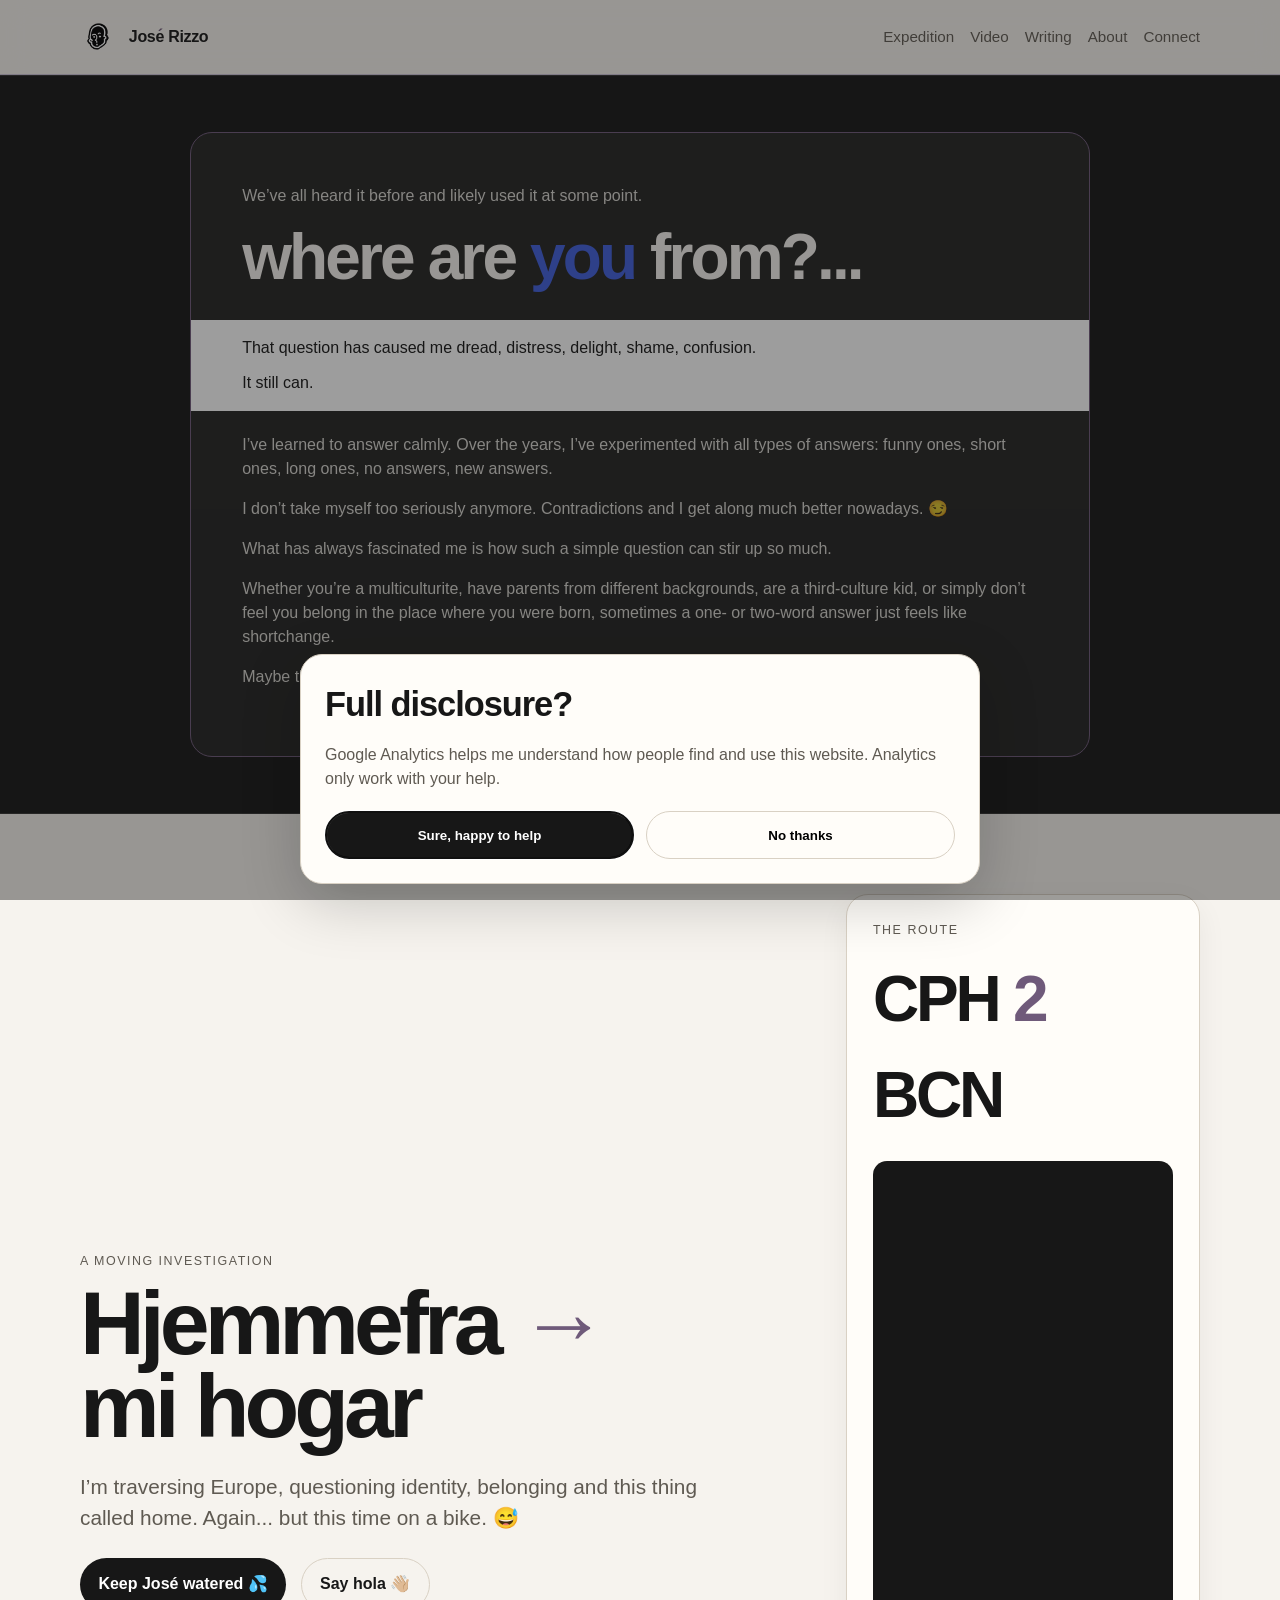
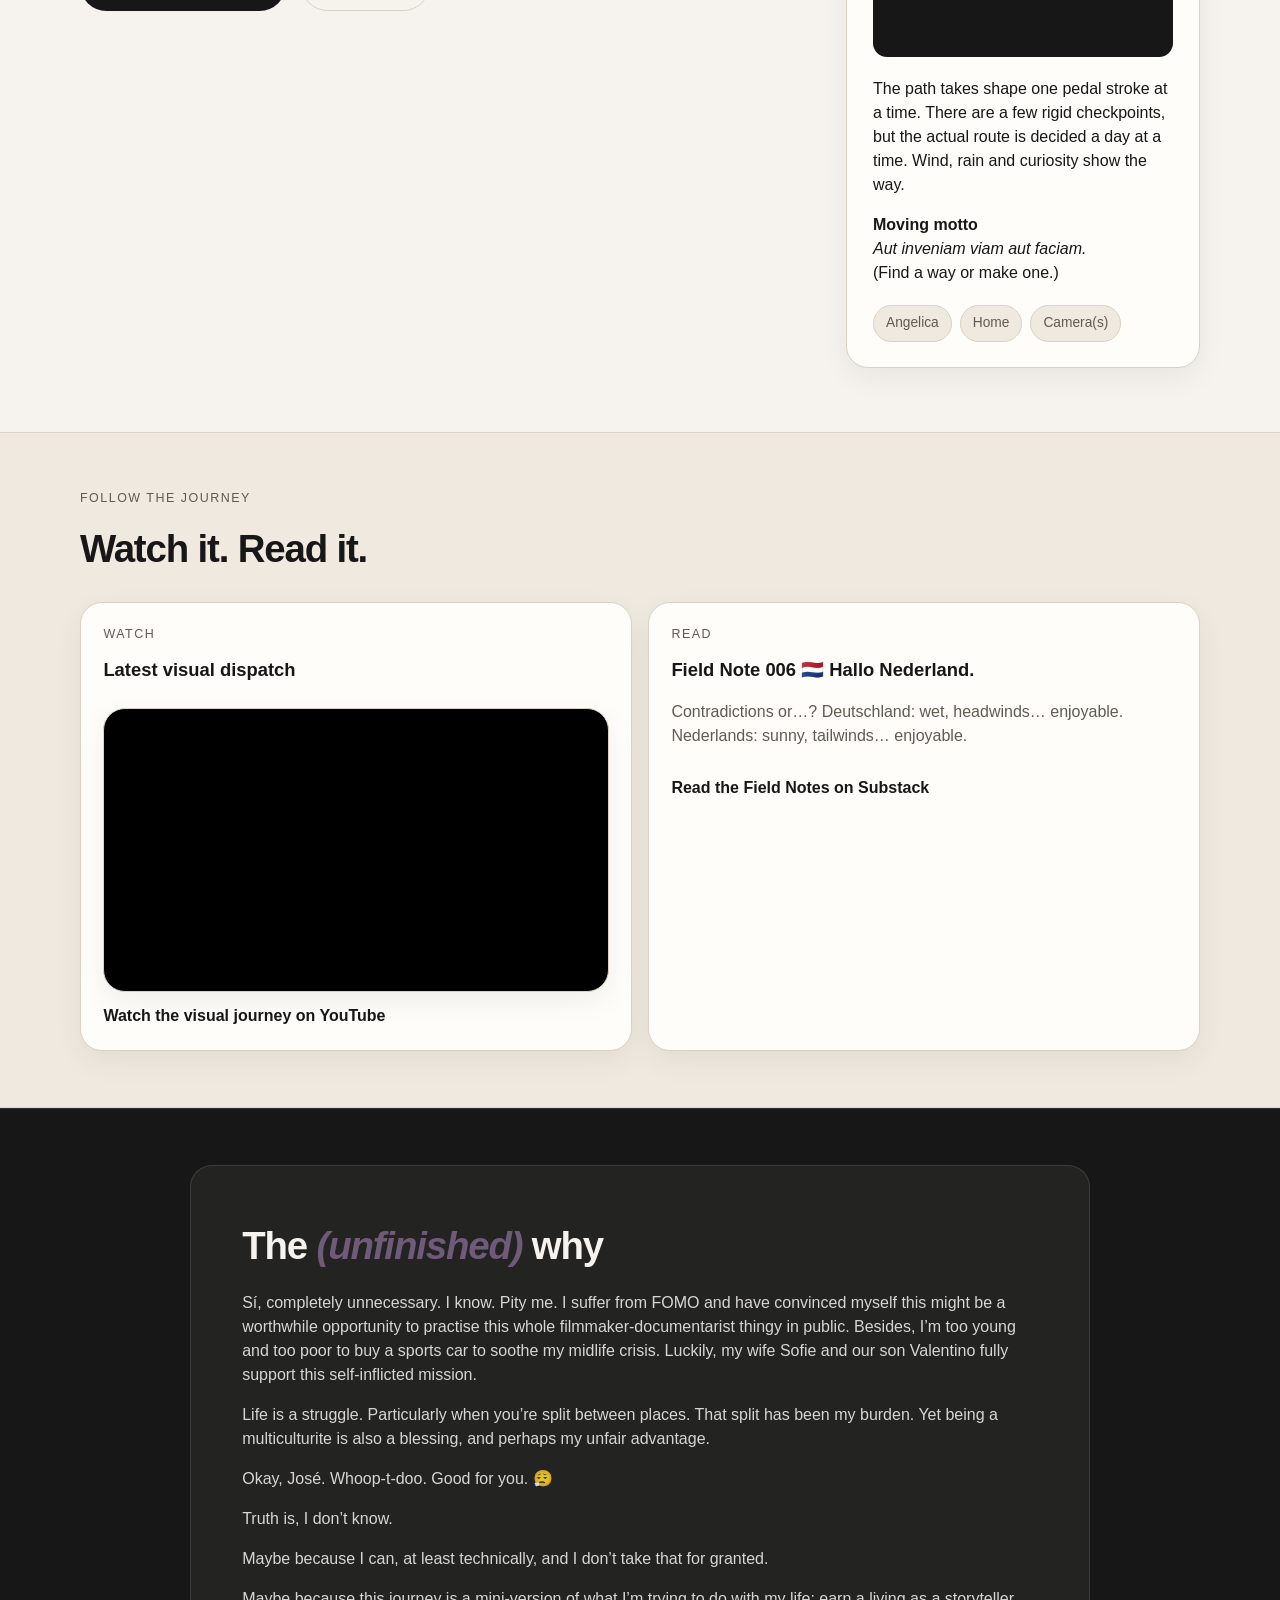
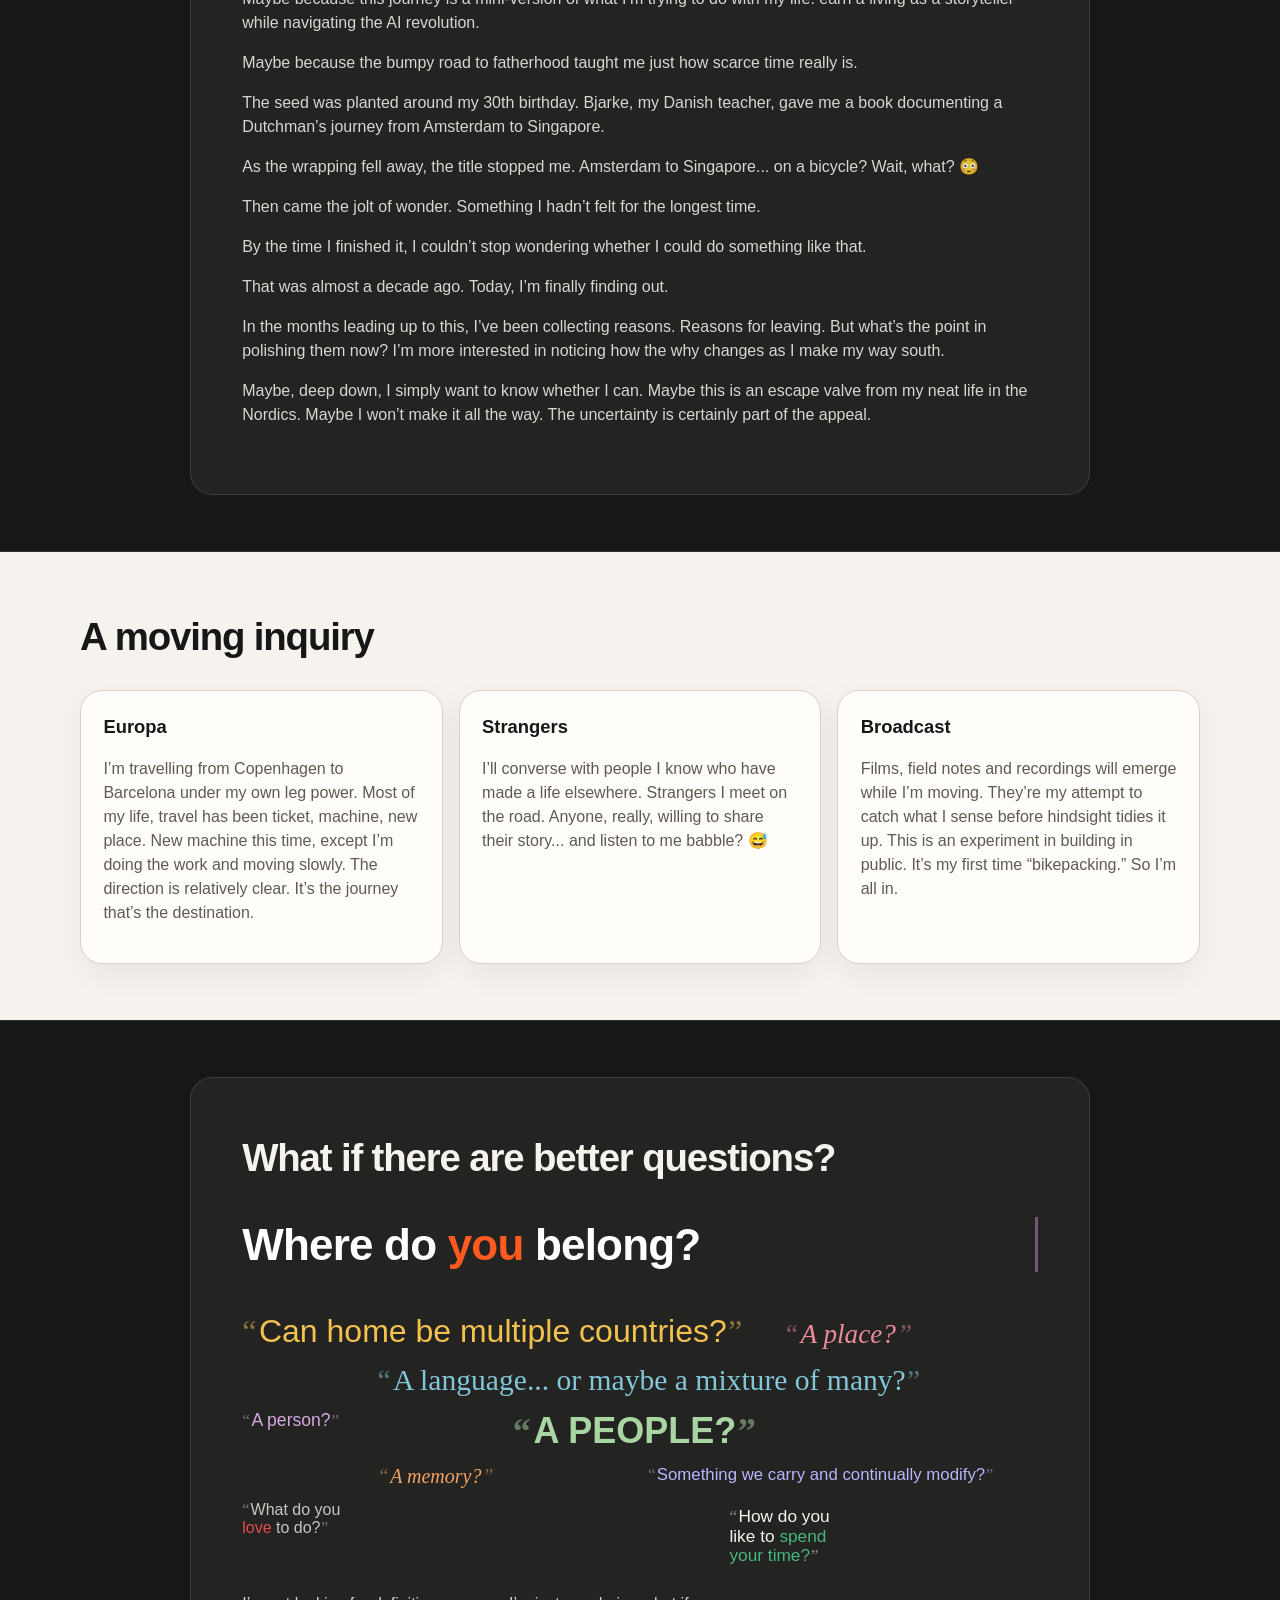
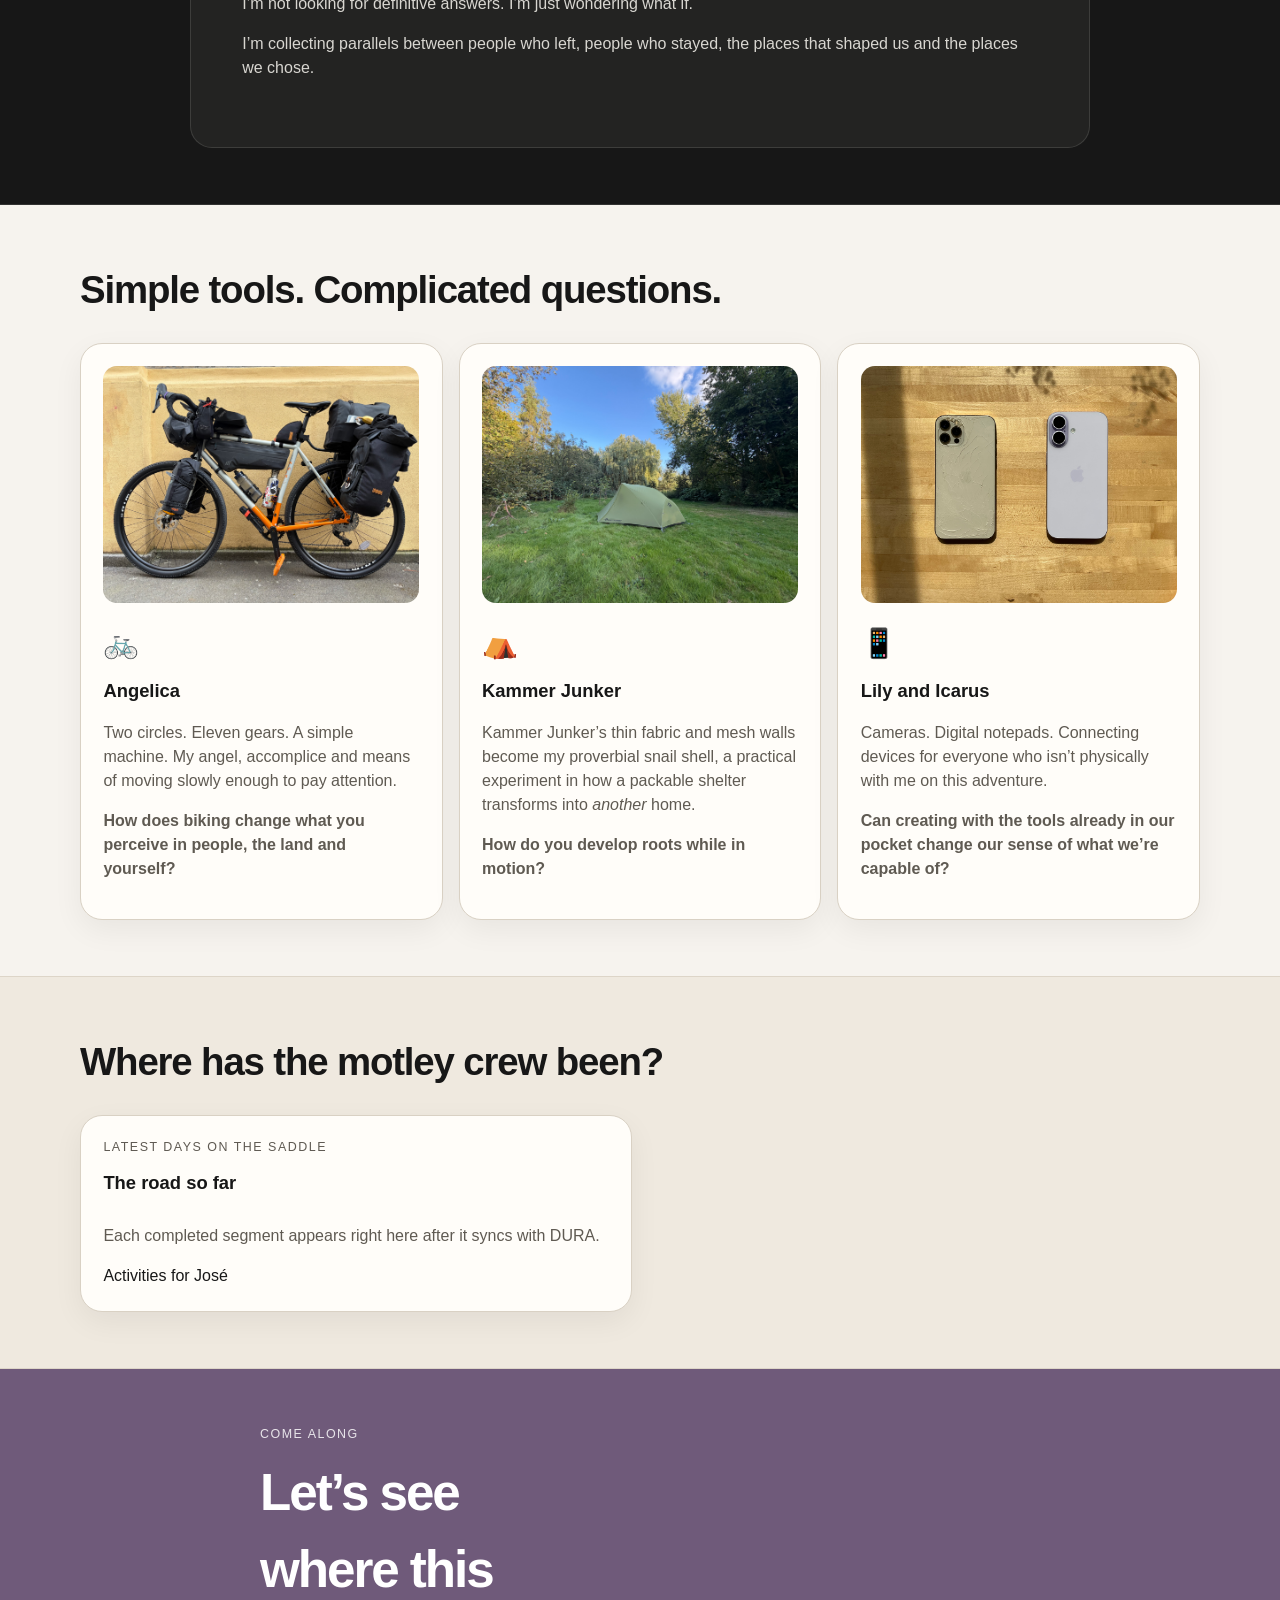
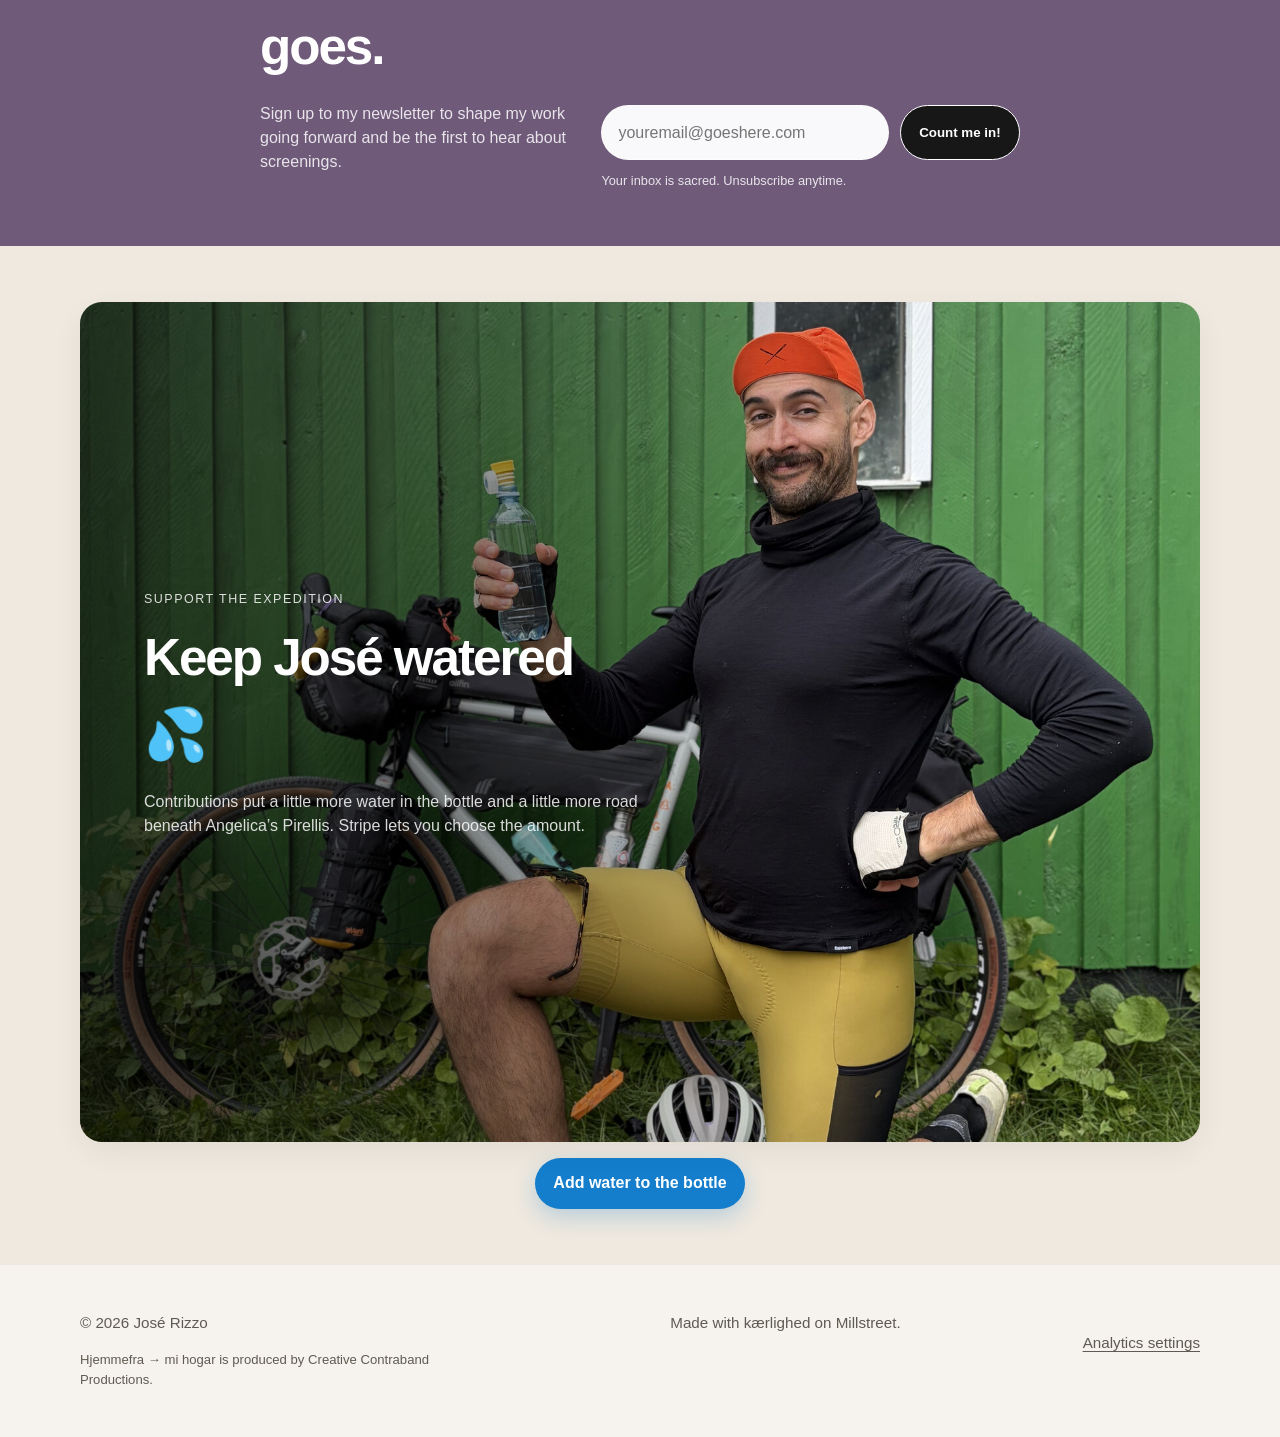
==== commit 79b6f419: "Bust analytics consent cache in preview" ====
--- a/expedition.html
+++ b/expedition.html
@@ -1 +1 @@
-<!DOCTYPE html><html lang="en"><head><meta charset="UTF-8" /><meta name="viewport" content="width=device-width, initial-scale=1.0" /><meta http-equiv="X-UA-Compatible" content="IE=edge"><title>Hjemmefra → mi hogar | José Rizzo</title><meta name="description" content="Hjemmefra → mi hogar: José Rizzo cycles from Copenhagen to Barcelona, exploring home, identity and belonging along the way." /><link rel="canonical" href="https://joserizzo.com/expedition.html"><meta property="og:type" content="website"><meta property="og:title" content="Hjemmefra → mi hogar | José Rizzo"><meta property="og:description" content="A bicycle expedition from Copenhagen to Barcelona exploring home, identity and belonging."><meta property="og:url" content="https://joserizzo.com/expedition.html"><meta property="og:image" content="https://joserizzo.com/images/keep-jose-watered.jpg"><meta property="og:image:alt" content="José beside his loaded bicycle, raising a water bottle"><meta name="twitter:card" content="summary_large_image"><meta name="twitter:title" content="Hjemmefra → mi hogar | José Rizzo"><meta name="twitter:description" content="CPH → BCN by bicycle, exploring home, identity and belonging."><meta name="twitter:image" content="https://joserizzo.com/images/keep-jose-watered.jpg"><link rel="icon" type="image/png" sizes="32x32" href="/favicon-32.png"><link rel="icon" type="image/png" sizes="64x64" href="/favicon-64.png"><link rel="apple-touch-icon" sizes="180x180" href="/apple-touch-icon.png"><link rel="stylesheet" href="style.css" /><script src="analytics-consent.js" defer></script><style>#question .container{border-color:var(--accent-soft)}.expedition-pills a{color:inherit;text-decoration:none}.expedition-route-media{margin:1.1rem 0 1.25rem}.expedition-route-video{display:block;width:100%;max-height:31rem;aspect-ratio:512/910;object-fit:contain;background:#171717;border-radius:calc(var(--radius) - 8px)}.expedition-route-two{color:var(--accent-soft)}.expedition-tool-image{display:block;width:100%;aspect-ratio:4/3;object-fit:cover;border-radius:calc(var(--radius) - 8px);margin:0 0 1.15rem}#lily-and-icarus .expedition-tool-image{object-position:center}#angelica,#kammer-junker,#lily-and-icarus{scroll-margin-top:6rem}.brand-e-accent{position:relative;display:inline-block}.brand-e-accent::after{content:"´";position:absolute;left:.14em;top:-.08em;color:var(--accent-soft);font-weight:inherit;pointer-events:none}.expedition-question-intro{margin:0 0 .9rem;opacity:0;animation:originCopyFade 700ms 4.1s ease both}.expedition-question-body{opacity:0;animation:originBodyFade 750ms 5.5s ease both}.expedition-question-reaction{margin:1.35rem calc(-1 * clamp(1.5rem,4vw,3.25rem));padding:1rem clamp(1.5rem,4vw,3.25rem);background:#fff;color:var(--text)!important}.expedition-question-reaction .reaction-last{display:block;margin-top:.7rem}.expedition-origin-head{overflow:hidden;padding-bottom:.18em}.expedition-origin-question{text-transform:none;line-height:1.08;padding-bottom:.06em}.expedition-origin-question span{display:inline-block}.origin-where{animation:originFromRight 780ms cubic-bezier(.16,.84,.24,1) both}.origin-you{animation:originFromTop 820ms 320ms cubic-bezier(.16,.84,.24,1) both,originYouColor 1600ms 1200ms ease-in-out both}.origin-from{animation:originFromLeft 800ms 2.95s cubic-bezier(.16,.84,.24,1) both}.question-love{color:#e84a4a}.expedition-question-cloud .question-time{color:inherit!important;transform:translate(22rem,.4rem);transform-origin:left center;margin-top:1.35rem;font-size:1.08em}.question-time-accent{color:#45B97C}.unfinished-why{color:var(--accent-soft)}@keyframes originFromRight{from{opacity:0;transform:translateX(65vw)}to{opacity:1;transform:translateX(0)}}@keyframes originFromLeft{from{opacity:0;transform:translateX(-65vw)}to{opacity:1;transform:translateX(0)}}@keyframes originFromTop{from{opacity:0;transform:translateY(-30vh)}to{opacity:1;transform:translateY(0)}}@keyframes originYouColor{0%{color:inherit}18%{color:#ff6b35}36%{color:#f26a5a}54%{color:#e84a8a}72%{color:#f3a93b}86%{color:#ffd447}100%{color:#405FDC}}@keyframes originCopyFade{from{opacity:0;transform:translateY(.35rem)}to{opacity:1;transform:translateY(0)}}@keyframes originBodyFade{from{opacity:0}to{opacity:1}}@media(max-width:700px){.expedition-question-cloud .question-time{color:inherit!important;transform:translate(12.5rem,-2.4rem);width:10.5rem;max-width:10.5rem;text-align:left;font-size:1.12em}.expedition-question-cloud .question-time .question-time-accent{color:#45B97C}}@media(prefers-reduced-motion:reduce){.origin-where,.origin-you,.origin-from,.expedition-question-intro,.expedition-question-body{animation:none;opacity:1}.origin-you{color:#405FDC}}</style></head><body><header class="site-header"><div class="container nav"><a href="index.html" class="brand"><img src="images/jr-mark.png" alt="JR mark" class="brand-mark" /><span>Jos<span class="brand-e-accent">e</span> Rizzo</span></a><nav class="nav-links" aria-label="Primary navigation"><a href="expedition.html" aria-current="page">Expedition</a><a href="index.html#video">Video</a><a href="index.html#writing">Writing</a><a href="index.html#about">About</a><a href="index.html#connect">Connect</a></nav></div></header><main><section id="question" class="section expedition-dark"><div class="container narrow"><p class="expedition-question-intro">We’ve all heard it before and likely used it at some point.</p><div class="section-head expedition-origin-head"><h1 class="page-title expedition-origin-question" aria-label="where are you from?"><span class="origin-where">where are</span> <span class="origin-you">you</span> <span class="origin-from">from?...</span></h1></div><div class="expedition-question-body"><p class="expedition-question-reaction">That question has caused me dread, distress, delight, shame, confusion.<span class="reaction-last">It still can.</span></p><p>I’ve learned to answer calmly. Over the years, I’ve experimented with all types of answers: funny ones, short ones, long ones, no answers, new answers.</p><p>I don’t take myself too seriously anymore. Contradictions and I get along much better nowadays. 😏</p><p>What has always fascinated me is how such a simple question can stir up so much.</p><p>Whether you’re a multiculturite, have parents from different backgrounds, are a third-culture kid, or simply don’t feel you belong in the place where you were born, sometimes a one- or two-word answer just feels like shortchange.</p><p>Maybe that’s a José problem. I don’t know.</p></div></div></section><section class="expedition-hero"><div class="container expedition-hero-grid"><div><p class="section-label">A moving investigation</p><h2 class="expedition-title">Hjemmefra <span class="expedition-arrow" aria-hidden="true">→</span> mi hogar</h2><p class="expedition-lead">I’m traversing Europe, questioning identity, belonging and this thing called home. Again... but this time on a bike. 😅</p><div class="hero-actions"><a class="button button-primary" href="#support">Keep José watered 💦</a><a class="button button-secondary" href="mailto:jose@joserizzo.com?subject=Hjemmefra%20%E2%86%92%20mi%20hogar">Say hola 👋🏼</a></div></div><aside class="expedition-route-card" aria-label="Expedition route and equipment"><p class="section-label">The route</p><p class="expedition-route">CPH <span class="expedition-route-two" aria-hidden="true">2</span> BCN</p><div class="expedition-route-media"><video class="expedition-route-video" autoplay muted playsinline preload="metadata" aria-label="Animated route from Copenhagen to Barcelona"><source src="images/hjemefra-route-study-01%203.mp4" type="video/mp4"></video></div><p class="expedition-route-note">The path takes shape one pedal stroke at a time. There are a few rigid checkpoints, but the actual route is decided a day at a time. Wind, rain and curiosity show the way.</p><p class="expedition-route-note"><strong>Moving motto</strong><br><span lang="la"><em>Aut inveniam viam aut faciam.</em></span><br><span>(Find a way or make one.)</span></p><div class="expedition-pills" aria-label="Expedition essentials"><span><a href="#angelica">Angelica</a></span><span><a href="#kammer-junker">Home</a></span><span><a href="#lily-and-icarus">Camera(s)</a></span></div></aside></div></section><section id="road" class="section section-alt"><div class="container"><div class="section-head"><p class="section-label">Follow the journey</p><h2>Watch it. Read it.</h2></div><div class="cards"><article class="card"><p class="section-label">Watch</p><h3 id="latest-expedition-video-title">Latest visual dispatch</h3><div class="video-frame"><iframe id="latest-expedition-video-iframe" src="" title="Latest expedition video" frameborder="0" allow="accelerometer; clipboard-write; encrypted-media; gyroscope; picture-in-picture; web-share" allowfullscreen></iframe></div><a class="text-link" href="https://www.youtube.com/playlist?list=PLJ0_ZP06xQl4" target="_blank" rel="noopener noreferrer">Watch the visual journey on YouTube</a></article><article class="card"><p class="section-label">Read</p><h3>Field Note 006 🇳🇱 Hallo Nederland.</h3><p>Contradictions or…? Deutschland: wet, headwinds… enjoyable. Nederlands: sunny, tailwinds… enjoyable.</p><a class="text-link" href="https://culturalcontraband.substack.com/s/hjemmefra-mi-hogar" target="_blank" rel="noopener noreferrer">Read the Field Notes on Substack</a></article></div></div></section><section id="why" class="section expedition-dark"><div class="container narrow"><div class="section-head"><h2>The <em class="unfinished-why">(unfinished)</em> why</h2></div><p>Sí, completely unnecessary. I know. Pity me. I suffer from FOMO and have convinced myself this might be a worthwhile opportunity to practise this whole filmmaker-documentarist thingy in public. Besides, I’m too young and too poor to buy a sports car to soothe my midlife crisis. Luckily, my wife Sofie and our son Valentino fully support this self-inflicted mission.</p><p>Life is a struggle. Particularly when you’re split between places. That split has been my burden. Yet being a multiculturite is also a blessing, and perhaps my unfair advantage.</p><p>Okay, José. Whoop-t-doo. Good for you. 😮‍💨</p><p>Truth is, I don’t know.</p><p>Maybe because I can, at least technically, and I don’t take that for granted.</p><p>Maybe because this journey is a mini-version of what I’m trying to do with my life: earn a living as a storyteller while navigating the AI revolution.</p><p>Maybe because the bumpy road to fatherhood taught me just how scarce time really is.</p><p>The seed was planted around my 30th birthday. Bjarke, my Danish teacher, gave me a book documenting a Dutchman’s journey from Amsterdam to Singapore.</p><p>As the wrapping fell away, the title stopped me. Amsterdam to Singapore... on a bicycle? Wait, what? 😳</p><p>Then came the jolt of wonder. Something I hadn’t felt for the longest time.</p><p>By the time I finished it, I couldn’t stop wondering whether I could do something like that.</p><p>That was almost a decade ago. Today, I’m finally finding out.</p><p>In the months leading up to this, I’ve been collecting reasons. Reasons for leaving. But what’s the point in polishing them now? I’m more interested in noticing how the why changes as I make my way south.</p><p>Maybe, deep down, I simply want to know whether I can. Maybe this is an escape valve from my neat life in the Nordics. Maybe I won’t make it all the way. The uncertainty is certainly part of the appeal.</p></div></section><section id="what" class="section"><div class="container"><div class="section-head"><h2>A moving inquiry</h2></div><div class="expedition-grid"><article class="card"><h3>Europa</h3><p>I’m travelling from Copenhagen to Barcelona under my own leg power. Most of my life, travel has been ticket, machine, new place. New machine this time, except I’m doing the work and moving slowly. The direction is relatively clear. It’s the journey that’s the destination.</p></article><article class="card"><h3>Strangers</h3><p>I’ll converse with people I know who have made a life elsewhere. Strangers I meet on the road. Anyone, really, willing to share their story... and listen to me babble? 😅</p></article><article class="card"><h3>Broadcast</h3><p>Films, field notes and recordings will emerge while I’m moving. They’re my attempt to catch what I sense before hindsight tidies it up. This is an experiment in building in public. It’s my first time “bikepacking.” So I’m all in.</p></article></div></div></section><section id="belonging" class="section expedition-dark"><div class="container narrow"><div class="section-head"><h2>What if there are better questions?</h2></div><div class="expedition-question" aria-label="Where do you belong?"><p class="expedition-typewriter" aria-hidden="true">Where do <span class="reader-you">you</span> belong?</p></div><div class="expedition-question-cloud" aria-label="Better questions for meeting people"><p>Can home be multiple countries?</p><p>A place?</p><p>A language... or maybe a mixture of many?</p><p>A person?</p><p>A people?</p><p>A memory?</p><p>Something we carry and continually modify?</p><p>What do you <span class="question-love">love</span> to do?</p><p class="question-time"><span>How do you like to</span> <span class="question-time-accent">spend your time?</span></p></div><p>I’m not looking for definitive answers. I’m just wondering what if.</p><p>I’m collecting parallels between people who left, people who stayed, the places that shaped us and the places we chose.</p></div></section><section id="how" class="section"><div class="container"><div class="section-head"><h2>Simple tools. Complicated questions.</h2></div><div class="expedition-grid expedition-grid-three"><article class="card" id="angelica"><img class="expedition-tool-image" src="images/IMG_5264.jpeg" alt="Angelica, the loaded expedition bicycle, against a warm yellow wall" loading="lazy"><p class="expedition-card-icon" aria-hidden="true">🚲</p><h3>Angelica</h3><p>Two circles. Eleven gears. A simple machine. My angel, accomplice and means of moving slowly enough to pay attention.</p><p><strong>How does biking change what you perceive in people, the land and yourself?</strong></p></article><article class="card" id="kammer-junker"><img class="expedition-tool-image" src="images/IMG_5856.jpeg" alt="Kammer Junker pitched in a green garden" loading="lazy"><p class="expedition-card-icon" aria-hidden="true">⛺</p><h3>Kammer Junker</h3><p>Kammer Junker’s thin fabric and mesh walls become my proverbial snail shell, a practical experiment in how a packable shelter transforms into <em>another</em> home.</p><p><strong>How do you develop roots while in motion?</strong></p></article><article class="card" id="lily-and-icarus"><img class="expedition-tool-image" src="images/IMG_0211.jpeg" alt="Icarus and Lily resting side by side on a sunlit wooden surface" loading="lazy"><p class="expedition-card-icon" aria-hidden="true">📱</p><h3>Lily and Icarus</h3><p>Cameras. Digital notepads. Connecting devices for everyone who isn’t physically with me on this adventure.</p><p><strong>Can creating with the tools already in our pocket change our sense of what we’re capable of?</strong></p></article></div></div></section><section id="follow" class="section section-alt"><div class="container"><div class="section-head"><h2>Where has the motley crew been?</h2></div><div class="expedition-follow-grid"><article class="card expedition-feature-card"><p class="section-label">Latest days on the saddle</p><h3>The road so far</h3><p>Each completed segment appears right here after it syncs with DURA.</p><div class="expedition-rwgps-widget"><a class="rwgps-widget" href="https://ridewithgps.com/users/10063744" data-rwgps-metric="1" data-rwgps-user-id="10063744" data-rwgps-activities-count="3">Activities for José</a></div><script>(function(d,s){if(!d.getElementById("rwgps-sdk")){var el=d.getElementsByTagName(s)[0],js=d.createElement(s);js.id="rwgps-sdk";js.src="https://ridewithgps.com/javascripts/sdk.js?1786482961047";el.parentNode.insertBefore(js,el);}})(document,"script");</script></article></div></div></section><section id="dispatches" class="section expedition-dispatches"><div class="container narrow"><div class="expedition-dispatches-card"><div><p class="section-label">Come along</p><h2>Let’s see where this goes.</h2><p>Sign up to my newsletter to shape my work going forward and be the first to hear about screenings.</p></div><form action="https://buttondown.com/api/emails/embed-subscribe/joserizzo" method="post" class="expedition-signup-form"><label class="visually-hidden" for="bd-email">Your email address</label><div class="expedition-signup-fields"><input type="email" name="email" id="bd-email" autocomplete="email" placeholder="youremail@goeshere.com" required /><input type="hidden" value="1" name="embed" /><button class="button button-primary" type="submit">Count me in!</button></div><p class="expedition-consent">Your inbox is sacred. Unsubscribe anytime.</p></form></div></div></section><section id="support" class="section expedition-support-section"><div class="container"><div class="expedition-support-visual"><img src="images/keep-jose-watered.jpg" alt="José kneeling beside his loaded bicycle, smiling and raising a water bottle" class="expedition-support-image" /><div class="expedition-support-copy"><p class="section-label">Support the expedition</p><h2>Keep José watered 💦</h2><p>Contributions put a little more water in the bottle and a little more road beneath Angelica’s Pirellis. Stripe lets you choose the amount.</p></div></div><a class="button button-primary expedition-support-button" href="https://buy.stripe.com/8x27sL2Xs1cMfY11uubQY01" target="_blank" rel="noopener noreferrer">Add water to the bottle</a></div></section></main><footer class="site-footer"><div class="container footer-inner"><div><p>© <span id="year"></span> José Rizzo</p><p class="expedition-legal">Hjemmefra → mi hogar is produced by Creative Contraband Productions.</p></div><p class="millstreet">Made with kærlighed on Millstreet.</p></div></footer><script>document.getElementById("year").textContent=new Date().getFullYear();async function loadLatestExpeditionVideo(){const endpoint="https://primus.jiprizzo.workers.dev";const titleEl=document.getElementById("latest-expedition-video-title");const iframeEl=document.getElementById("latest-expedition-video-iframe");try{const res=await fetch(endpoint);const data=await res.json();titleEl.textContent=data.title;iframeEl.src=`${data.embedUrl}?rel=0`;}catch(error){console.error("Failed to load latest expedition video:",error);titleEl.textContent="Latest visual dispatch";}}loadLatestExpeditionVideo();</script></body></html>+<!DOCTYPE html><html lang="en"><head><meta charset="UTF-8" /><meta name="viewport" content="width=device-width, initial-scale=1.0" /><meta http-equiv="X-UA-Compatible" content="IE=edge"><title>Hjemmefra → mi hogar | José Rizzo</title><meta name="description" content="Hjemmefra → mi hogar: José Rizzo cycles from Copenhagen to Barcelona, exploring home, identity and belonging along the way." /><link rel="canonical" href="https://joserizzo.com/expedition.html"><meta property="og:type" content="website"><meta property="og:title" content="Hjemmefra → mi hogar | José Rizzo"><meta property="og:description" content="A bicycle expedition from Copenhagen to Barcelona exploring home, identity and belonging."><meta property="og:url" content="https://joserizzo.com/expedition.html"><meta property="og:image" content="https://joserizzo.com/images/keep-jose-watered.jpg"><meta property="og:image:alt" content="José beside his loaded bicycle, raising a water bottle"><meta name="twitter:card" content="summary_large_image"><meta name="twitter:title" content="Hjemmefra → mi hogar | José Rizzo"><meta name="twitter:description" content="CPH → BCN by bicycle, exploring home, identity and belonging."><meta name="twitter:image" content="https://joserizzo.com/images/keep-jose-watered.jpg"><link rel="icon" type="image/png" sizes="32x32" href="/favicon-32.png"><link rel="icon" type="image/png" sizes="64x64" href="/favicon-64.png"><link rel="apple-touch-icon" sizes="180x180" href="/apple-touch-icon.png"><link rel="stylesheet" href="style.css" /><script src="analytics-consent.js?rev=d57a564" defer></script><style>#question .container{border-color:var(--accent-soft)}.expedition-pills a{color:inherit;text-decoration:none}.expedition-route-media{margin:1.1rem 0 1.25rem}.expedition-route-video{display:block;width:100%;max-height:31rem;aspect-ratio:512/910;object-fit:contain;background:#171717;border-radius:calc(var(--radius) - 8px)}.expedition-route-two{color:var(--accent-soft)}.expedition-tool-image{display:block;width:100%;aspect-ratio:4/3;object-fit:cover;border-radius:calc(var(--radius) - 8px);margin:0 0 1.15rem}#lily-and-icarus .expedition-tool-image{object-position:center}#angelica,#kammer-junker,#lily-and-icarus{scroll-margin-top:6rem}.brand-e-accent{position:relative;display:inline-block}.brand-e-accent::after{content:"´";position:absolute;left:.14em;top:-.08em;color:var(--accent-soft);font-weight:inherit;pointer-events:none}.expedition-question-intro{margin:0 0 .9rem;opacity:0;animation:originCopyFade 700ms 4.1s ease both}.expedition-question-body{opacity:0;animation:originBodyFade 750ms 5.5s ease both}.expedition-question-reaction{margin:1.35rem calc(-1 * clamp(1.5rem,4vw,3.25rem));padding:1rem clamp(1.5rem,4vw,3.25rem);background:#fff;color:var(--text)!important}.expedition-question-reaction .reaction-last{display:block;margin-top:.7rem}.expedition-origin-head{overflow:hidden;padding-bottom:.18em}.expedition-origin-question{text-transform:none;line-height:1.08;padding-bottom:.06em}.expedition-origin-question span{display:inline-block}.origin-where{animation:originFromRight 780ms cubic-bezier(.16,.84,.24,1) both}.origin-you{animation:originFromTop 820ms 320ms cubic-bezier(.16,.84,.24,1) both,originYouColor 1600ms 1200ms ease-in-out both}.origin-from{animation:originFromLeft 800ms 2.95s cubic-bezier(.16,.84,.24,1) both}.question-love{color:#e84a4a}.expedition-question-cloud .question-time{color:inherit!important;transform:translate(22rem,.4rem);transform-origin:left center;margin-top:1.35rem;font-size:1.08em}.question-time-accent{color:#45B97C}.unfinished-why{color:var(--accent-soft)}@keyframes originFromRight{from{opacity:0;transform:translateX(65vw)}to{opacity:1;transform:translateX(0)}}@keyframes originFromLeft{from{opacity:0;transform:translateX(-65vw)}to{opacity:1;transform:translateX(0)}}@keyframes originFromTop{from{opacity:0;transform:translateY(-30vh)}to{opacity:1;transform:translateY(0)}}@keyframes originYouColor{0%{color:inherit}18%{color:#ff6b35}36%{color:#f26a5a}54%{color:#e84a8a}72%{color:#f3a93b}86%{color:#ffd447}100%{color:#405FDC}}@keyframes originCopyFade{from{opacity:0;transform:translateY(.35rem)}to{opacity:1;transform:translateY(0)}}@keyframes originBodyFade{from{opacity:0}to{opacity:1}}@media(max-width:700px){#belonging .expedition-question-cloud{grid-template-columns:repeat(4,minmax(0,1fr));gap:1rem .7rem}#belonging .expedition-question-cloud p:nth-child(6){transform:translate(-.55rem,0)}#belonging .expedition-question-cloud p:nth-child(8){grid-column:1/3;width:auto;max-width:none;font-size:1.02rem;line-height:1.15;transform:translate(-.15rem,.35rem)}#belonging .expedition-question-cloud .question-time{grid-column:2/5;color:inherit!important;transform:translate(2.6rem,-2.35rem);width:calc(100% - 2.6rem);max-width:none;margin-top:.1rem;text-align:left;font-size:1.05rem;line-height:1.15}#belonging .expedition-question-cloud .question-time span{display:inline}#belonging .expedition-question-cloud .question-time .question-time-accent{color:#45B97C}}@media(prefers-reduced-motion:reduce){.origin-where,.origin-you,.origin-from,.expedition-question-intro,.expedition-question-body{animation:none;opacity:1}.origin-you{color:#405FDC}}</style></head><body><header class="site-header"><div class="container nav"><a href="index.html" class="brand"><img src="images/jr-mark.png" alt="JR mark" class="brand-mark" /><span>Jos<span class="brand-e-accent">e</span> Rizzo</span></a><nav class="nav-links" aria-label="Primary navigation"><a href="expedition.html" aria-current="page">Expedition</a><a href="index.html#video">Video</a><a href="index.html#writing">Writing</a><a href="index.html#about">About</a><a href="index.html#connect">Connect</a></nav></div></header><main><section id="question" class="section expedition-dark"><div class="container narrow"><p class="expedition-question-intro">We’ve all heard it before and likely used it at some point.</p><div class="section-head expedition-origin-head"><h1 class="page-title expedition-origin-question" aria-label="where are you from?"><span class="origin-where">where are</span> <span class="origin-you">you</span> <span class="origin-from">from?...</span></h1></div><div class="expedition-question-body"><p class="expedition-question-reaction">That question has caused me dread, distress, delight, shame, confusion.<span class="reaction-last">It still can.</span></p><p>I’ve learned to answer calmly. Over the years, I’ve experimented with all types of answers: funny ones, short ones, long ones, no answers, new answers.</p><p>I don’t take myself too seriously anymore. Contradictions and I get along much better nowadays. 😏</p><p>What has always fascinated me is how such a simple question can stir up so much.</p><p>Whether you’re a multiculturite, have parents from different backgrounds, are a third-culture kid, or simply don’t feel you belong in the place where you were born, sometimes a one- or two-word answer just feels like shortchange.</p><p>Maybe that’s a José problem. I don’t know.</p></div></div></section><section class="expedition-hero"><div class="container expedition-hero-grid"><div><p class="section-label">A moving investigation</p><h2 class="expedition-title">Hjemmefra <span class="expedition-arrow" aria-hidden="true">→</span> mi hogar</h2><p class="expedition-lead">I’m traversing Europe, questioning identity, belonging and this thing called home. Again... but this time on a bike. 😅</p><div class="hero-actions"><a class="button button-primary" href="#support">Keep José watered 💦</a><a class="button button-secondary" href="mailto:jose@joserizzo.com?subject=Hjemmefra%20%E2%86%92%20mi%20hogar">Say hola 👋🏼</a></div></div><aside class="expedition-route-card" aria-label="Expedition route and equipment"><p class="section-label">The route</p><p class="expedition-route">CPH <span class="expedition-route-two" aria-hidden="true">2</span> BCN</p><div class="expedition-route-media"><video class="expedition-route-video" autoplay muted playsinline preload="metadata" aria-label="Animated route from Copenhagen to Barcelona"><source src="images/hjemefra-route-study-01%203.mp4" type="video/mp4"></video></div><p class="expedition-route-note">The path takes shape one pedal stroke at a time. There are a few rigid checkpoints, but the actual route is decided a day at a time. Wind, rain and curiosity show the way.</p><p class="expedition-route-note"><strong>Moving motto</strong><br><span lang="la"><em>Aut inveniam viam aut faciam.</em></span><br><span>(Find a way or make one.)</span></p><div class="expedition-pills" aria-label="Expedition essentials"><span><a href="#angelica">Angelica</a></span><span><a href="#kammer-junker">Home</a></span><span><a href="#lily-and-icarus">Camera(s)</a></span></div></aside></div></section><section id="road" class="section section-alt"><div class="container"><div class="section-head"><p class="section-label">Follow the journey</p><h2>Watch it. Read it.</h2></div><div class="cards"><article class="card"><p class="section-label">Watch</p><h3 id="latest-expedition-video-title">Latest visual dispatch</h3><div class="video-frame"><iframe id="latest-expedition-video-iframe" src="" title="Latest expedition video" frameborder="0" allow="accelerometer; clipboard-write; encrypted-media; gyroscope; picture-in-picture; web-share" allowfullscreen></iframe></div><a class="text-link" href="https://www.youtube.com/playlist?list=PLJ0_ZP06xQl4" target="_blank" rel="noopener noreferrer">Watch the visual journey on YouTube</a></article><article class="card"><p class="section-label">Read</p><h3>Field Note 006 🇳🇱 Hallo Nederland.</h3><p>Contradictions or…? Deutschland: wet, headwinds… enjoyable. Nederlands: sunny, tailwinds… enjoyable.</p><a class="text-link" href="https://culturalcontraband.substack.com/s/hjemmefra-mi-hogar" target="_blank" rel="noopener noreferrer">Read the Field Notes on Substack</a></article></div></div></section><section id="why" class="section expedition-dark"><div class="container narrow"><div class="section-head"><h2>The <em class="unfinished-why">(unfinished)</em> why</h2></div><p>Sí, completely unnecessary. I know. Pity me. I suffer from FOMO and have convinced myself this might be a worthwhile opportunity to practise this whole filmmaker-documentarist thingy in public. Besides, I’m too young and too poor to buy a sports car to soothe my midlife crisis. Luckily, my wife Sofie and our son Valentino fully support this self-inflicted mission.</p><p>Life is a struggle. Particularly when you’re split between places. That split has been my burden. Yet being a multiculturite is also a blessing, and perhaps my unfair advantage.</p><p>Okay, José. Whoop-t-doo. Good for you. 😮‍💨</p><p>Truth is, I don’t know.</p><p>Maybe because I can, at least technically, and I don’t take that for granted.</p><p>Maybe because this journey is a mini-version of what I’m trying to do with my life: earn a living as a storyteller while navigating the AI revolution.</p><p>Maybe because the bumpy road to fatherhood taught me just how scarce time really is.</p><p>The seed was planted around my 30th birthday. Bjarke, my Danish teacher, gave me a book documenting a Dutchman’s journey from Amsterdam to Singapore.</p><p>As the wrapping fell away, the title stopped me. Amsterdam to Singapore... on a bicycle? Wait, what? 😳</p><p>Then came the jolt of wonder. Something I hadn’t felt for the longest time.</p><p>By the time I finished it, I couldn’t stop wondering whether I could do something like that.</p><p>That was almost a decade ago. Today, I’m finally finding out.</p><p>In the months leading up to this, I’ve been collecting reasons. Reasons for leaving. But what’s the point in polishing them now? I’m more interested in noticing how the why changes as I make my way south.</p><p>Maybe, deep down, I simply want to know whether I can. Maybe this is an escape valve from my neat life in the Nordics. Maybe I won’t make it all the way. The uncertainty is certainly part of the appeal.</p></div></section><section id="what" class="section"><div class="container"><div class="section-head"><h2>A moving inquiry</h2></div><div class="expedition-grid"><article class="card"><h3>Europa</h3><p>I’m travelling from Copenhagen to Barcelona under my own leg power. Most of my life, travel has been ticket, machine, new place. New machine this time, except I’m doing the work and moving slowly. The direction is relatively clear. It’s the journey that’s the destination.</p></article><article class="card"><h3>Strangers</h3><p>I’ll converse with people I know who have made a life elsewhere. Strangers I meet on the road. Anyone, really, willing to share their story... and listen to me babble? 😅</p></article><article class="card"><h3>Broadcast</h3><p>Films, field notes and recordings will emerge while I’m moving. They’re my attempt to catch what I sense before hindsight tidies it up. This is an experiment in building in public. It’s my first time “bikepacking.” So I’m all in.</p></article></div></div></section><section id="belonging" class="section expedition-dark"><div class="container narrow"><div class="section-head"><h2>What if there are better questions?</h2></div><div class="expedition-question" aria-label="Where do you belong?"><p class="expedition-typewriter" aria-hidden="true">Where do <span class="reader-you">you</span> belong?</p></div><div class="expedition-question-cloud" aria-label="Better questions for meeting people"><p>Can home be multiple countries?</p><p>A place?</p><p>A language... or maybe a mixture of many?</p><p>A person?</p><p>A people?</p><p>A memory?</p><p>Something we carry and continually modify?</p><p>What do you <span class="question-love">love</span> to do?</p><p class="question-time"><span>How do you like to</span> <span class="question-time-accent">spend your time?</span></p></div><p>I’m not looking for definitive answers. I’m just wondering what if.</p><p>I’m collecting parallels between people who left, people who stayed, the places that shaped us and the places we chose.</p></div></section><section id="how" class="section"><div class="container"><div class="section-head"><h2>Simple tools. Complicated questions.</h2></div><div class="expedition-grid expedition-grid-three"><article class="card" id="angelica"><img class="expedition-tool-image" src="images/IMG_5264.jpeg" alt="Angelica, the loaded expedition bicycle, against a warm yellow wall" loading="lazy"><p class="expedition-card-icon" aria-hidden="true">🚲</p><h3>Angelica</h3><p>Two circles. Eleven gears. A simple machine. My angel, accomplice and means of moving slowly enough to pay attention.</p><p><strong>How does biking change what you perceive in people, the land and yourself?</strong></p></article><article class="card" id="kammer-junker"><img class="expedition-tool-image" src="images/IMG_5856.jpeg" alt="Kammer Junker pitched in a green garden" loading="lazy"><p class="expedition-card-icon" aria-hidden="true">⛺</p><h3>Kammer Junker</h3><p>Kammer Junker’s thin fabric and mesh walls become my proverbial snail shell, a practical experiment in how a packable shelter transforms into <em>another</em> home.</p><p><strong>How do you develop roots while in motion?</strong></p></article><article class="card" id="lily-and-icarus"><img class="expedition-tool-image" src="images/IMG_0211.jpeg" alt="Icarus and Lily resting side by side on a sunlit wooden surface" loading="lazy"><p class="expedition-card-icon" aria-hidden="true">📱</p><h3>Lily and Icarus</h3><p>Cameras. Digital notepads. Connecting devices for everyone who isn’t physically with me on this adventure.</p><p><strong>Can creating with the tools already in our pocket change our sense of what we’re capable of?</strong></p></article></div></div></section><section id="follow" class="section section-alt"><div class="container"><div class="section-head"><h2>Where has the motley crew been?</h2></div><div class="expedition-follow-grid"><article class="card expedition-feature-card"><p class="section-label">Latest days on the saddle</p><h3>The road so far</h3><p>Each completed segment appears right here after it syncs with DURA.</p><div class="expedition-rwgps-widget"><a class="rwgps-widget" href="https://ridewithgps.com/users/10063744" data-rwgps-metric="1" data-rwgps-user-id="10063744" data-rwgps-activities-count="3">Activities for José</a></div><script>(function(d,s){if(!d.getElementById("rwgps-sdk")){var el=d.getElementsByTagName(s)[0],js=d.createElement(s);js.id="rwgps-sdk";js.src="https://ridewithgps.com/javascripts/sdk.js?1786482961047";el.parentNode.insertBefore(js,el);}})(document,"script");</script></article></div></div></section><section id="dispatches" class="section expedition-dispatches"><div class="container narrow"><div class="expedition-dispatches-card"><div><p class="section-label">Come along</p><h2>Let’s see where this goes.</h2><p>Sign up to my newsletter to shape my work going forward and be the first to hear about screenings.</p></div><form action="https://buttondown.com/api/emails/embed-subscribe/joserizzo" method="post" class="expedition-signup-form"><label class="visually-hidden" for="bd-email">Your email address</label><div class="expedition-signup-fields"><input type="email" name="email" id="bd-email" autocomplete="email" placeholder="youremail@goeshere.com" required /><input type="hidden" value="1" name="embed" /><button class="button button-primary" type="submit">Count me in!</button></div><p class="expedition-consent">Your inbox is sacred. Unsubscribe anytime.</p></form></div></div></section><section id="support" class="section expedition-support-section"><div class="container"><div class="expedition-support-visual"><img src="images/keep-jose-watered.jpg" alt="José kneeling beside his loaded bicycle, smiling and raising a water bottle" class="expedition-support-image" /><div class="expedition-support-copy"><p class="section-label">Support the expedition</p><h2>Keep José watered 💦</h2><p>Contributions put a little more water in the bottle and a little more road beneath Angelica’s Pirellis. Stripe lets you choose the amount.</p></div></div><a class="button button-primary expedition-support-button" href="https://buy.stripe.com/8x27sL2Xs1cMfY11uubQY01" target="_blank" rel="noopener noreferrer">Add water to the bottle</a></div></section></main><footer class="site-footer"><div class="container footer-inner"><div><p>© <span id="year"></span> José Rizzo</p><p class="expedition-legal">Hjemmefra → mi hogar is produced by Creative Contraband Productions.</p></div><p class="millstreet">Made with kærlighed on Millstreet.</p></div></footer><script>document.getElementById("year").textContent=new Date().getFullYear();async function loadLatestExpeditionVideo(){const endpoint="https://primus.jiprizzo.workers.dev";const titleEl=document.getElementById("latest-expedition-video-title");const iframeEl=document.getElementById("latest-expedition-video-iframe");try{const res=await fetch(endpoint);const data=await res.json();titleEl.textContent=data.title;iframeEl.src=`${data.embedUrl}?rel=0`;}catch(error){console.error("Failed to load latest expedition video:",error);titleEl.textContent="Latest visual dispatch";}}loadLatestExpeditionVideo();</script></body></html>
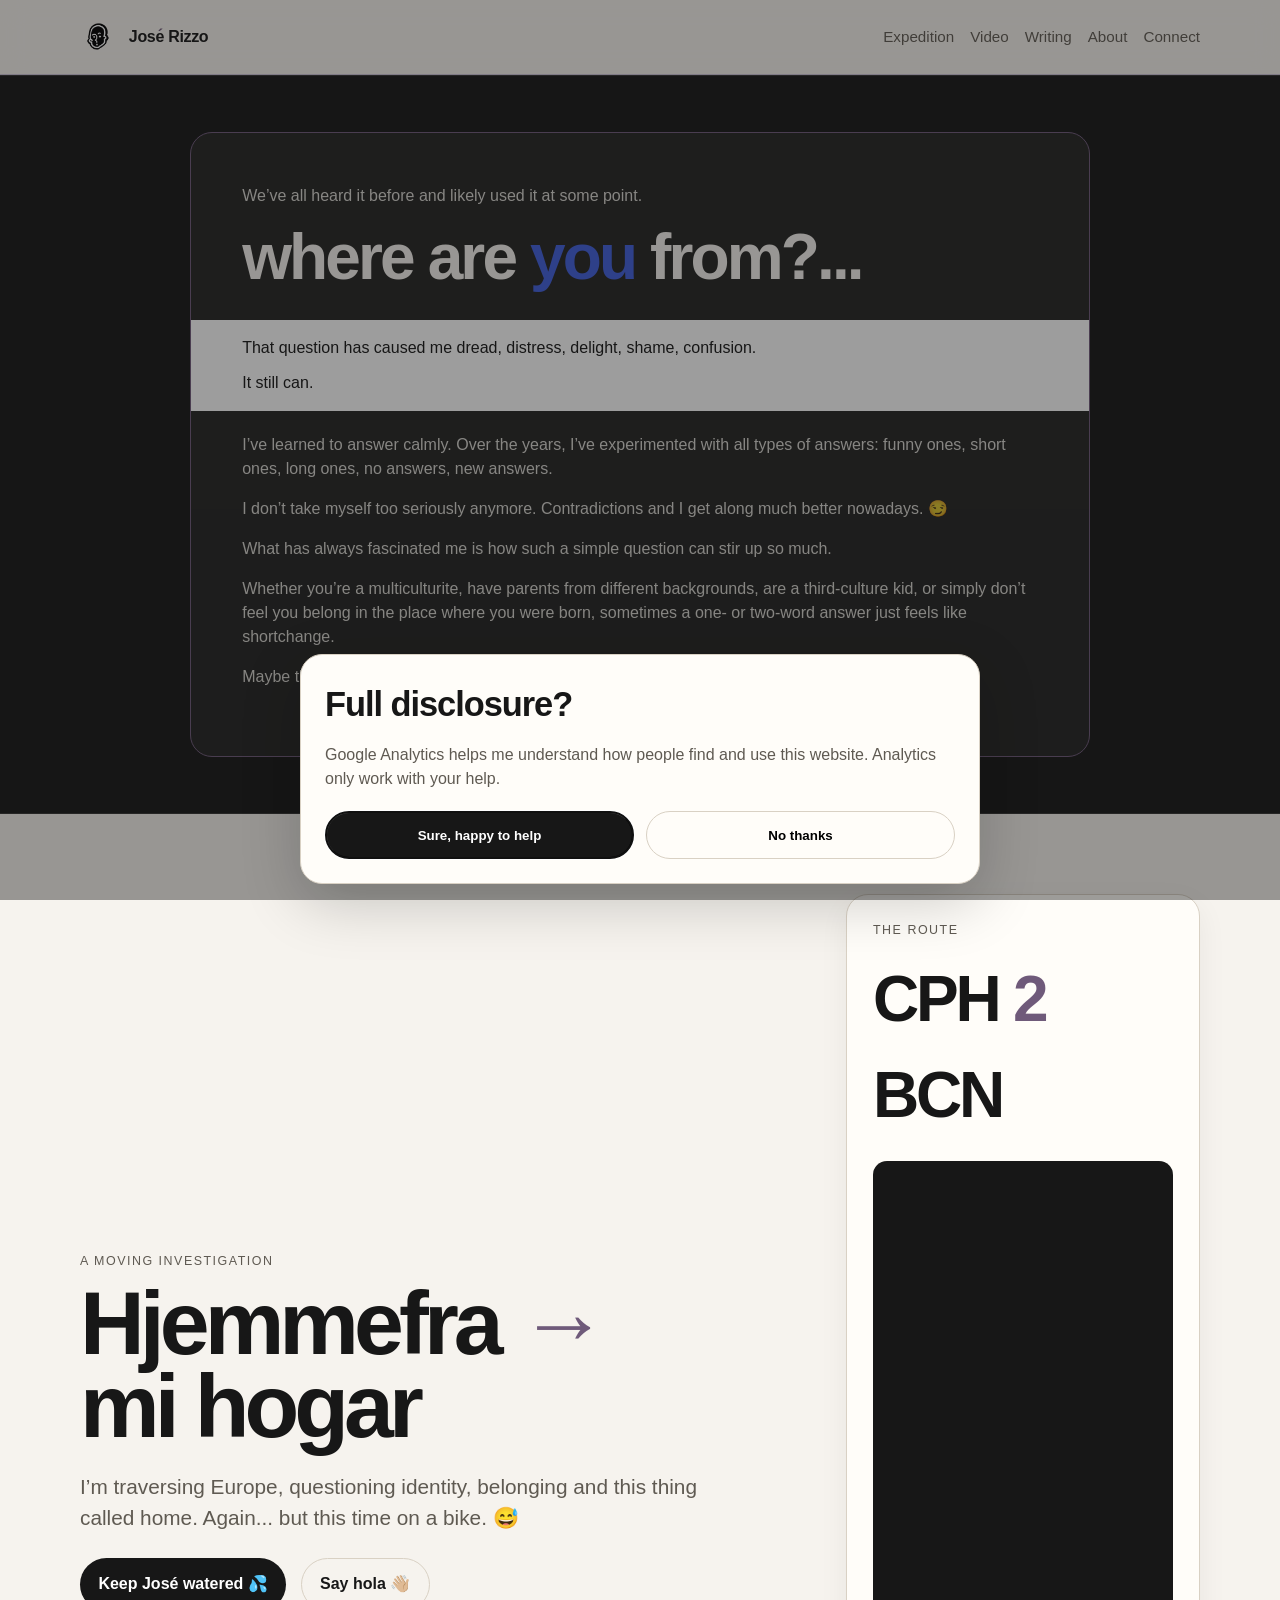
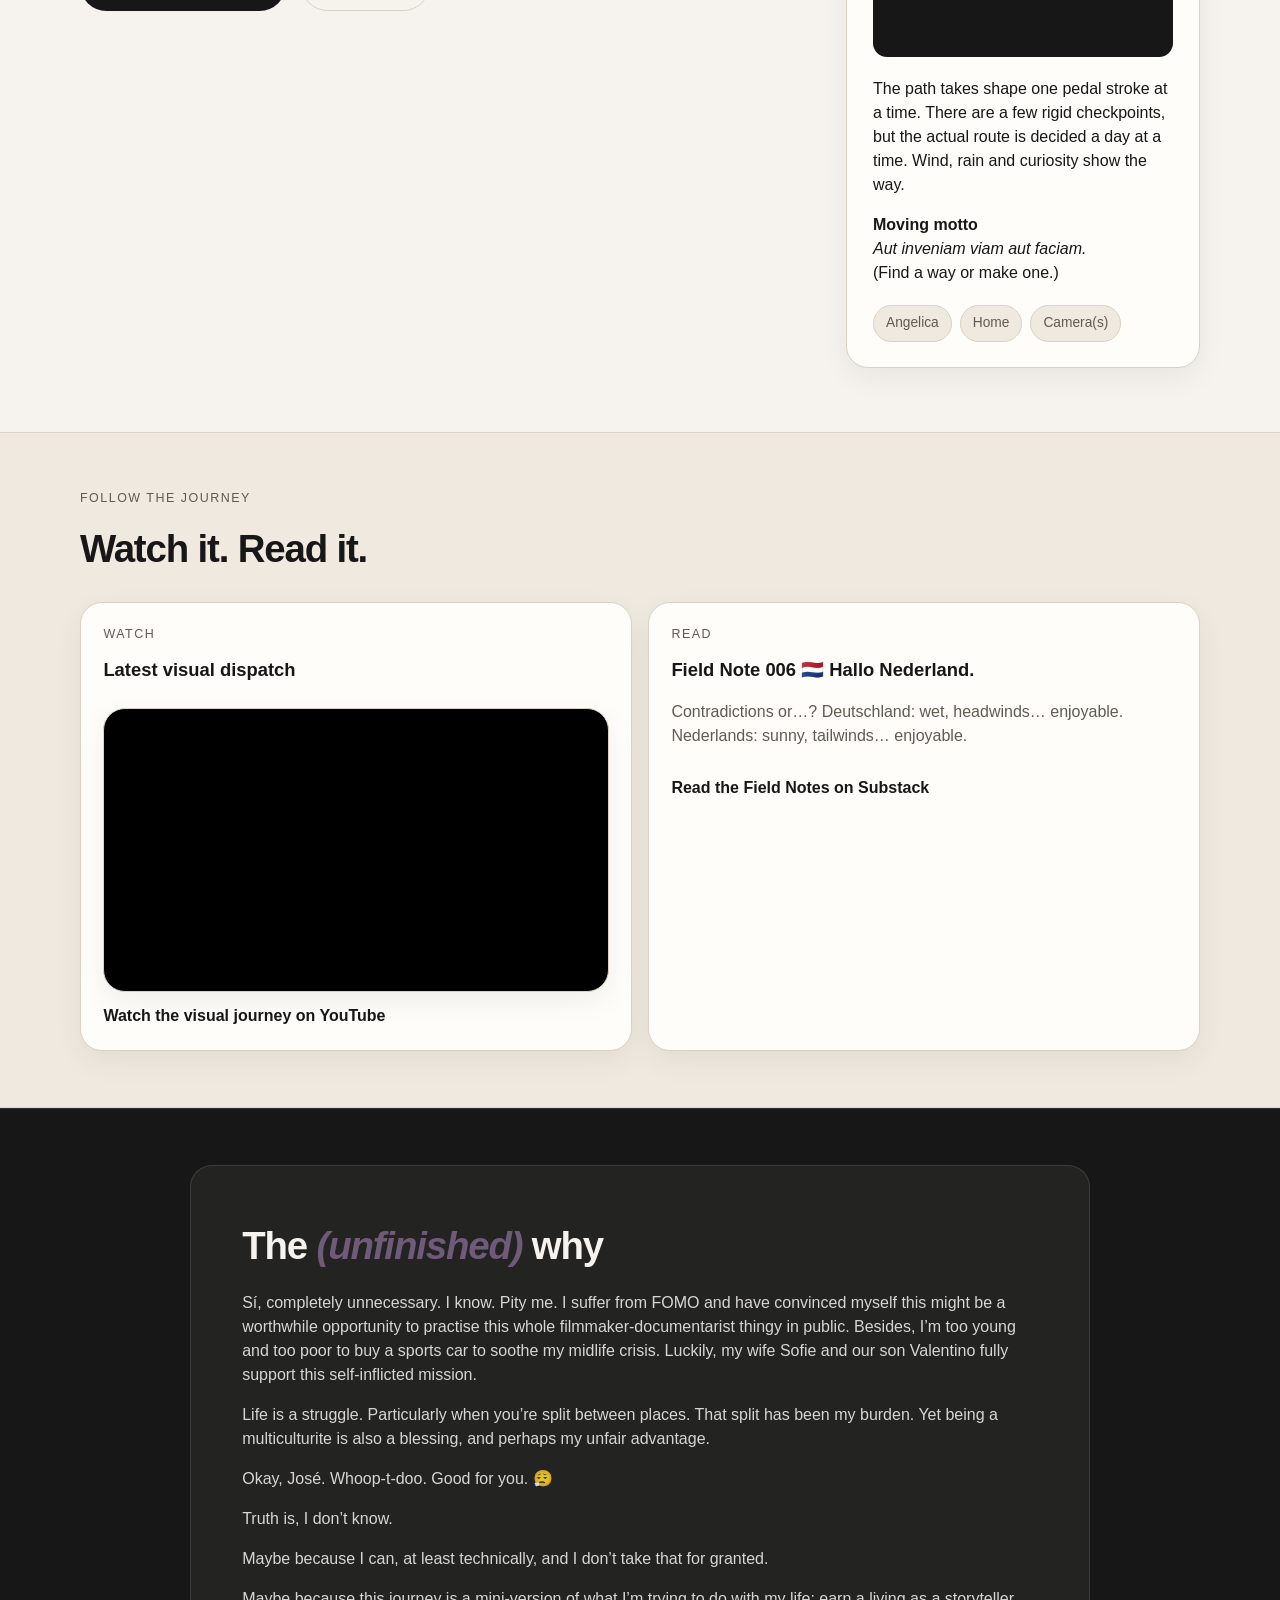
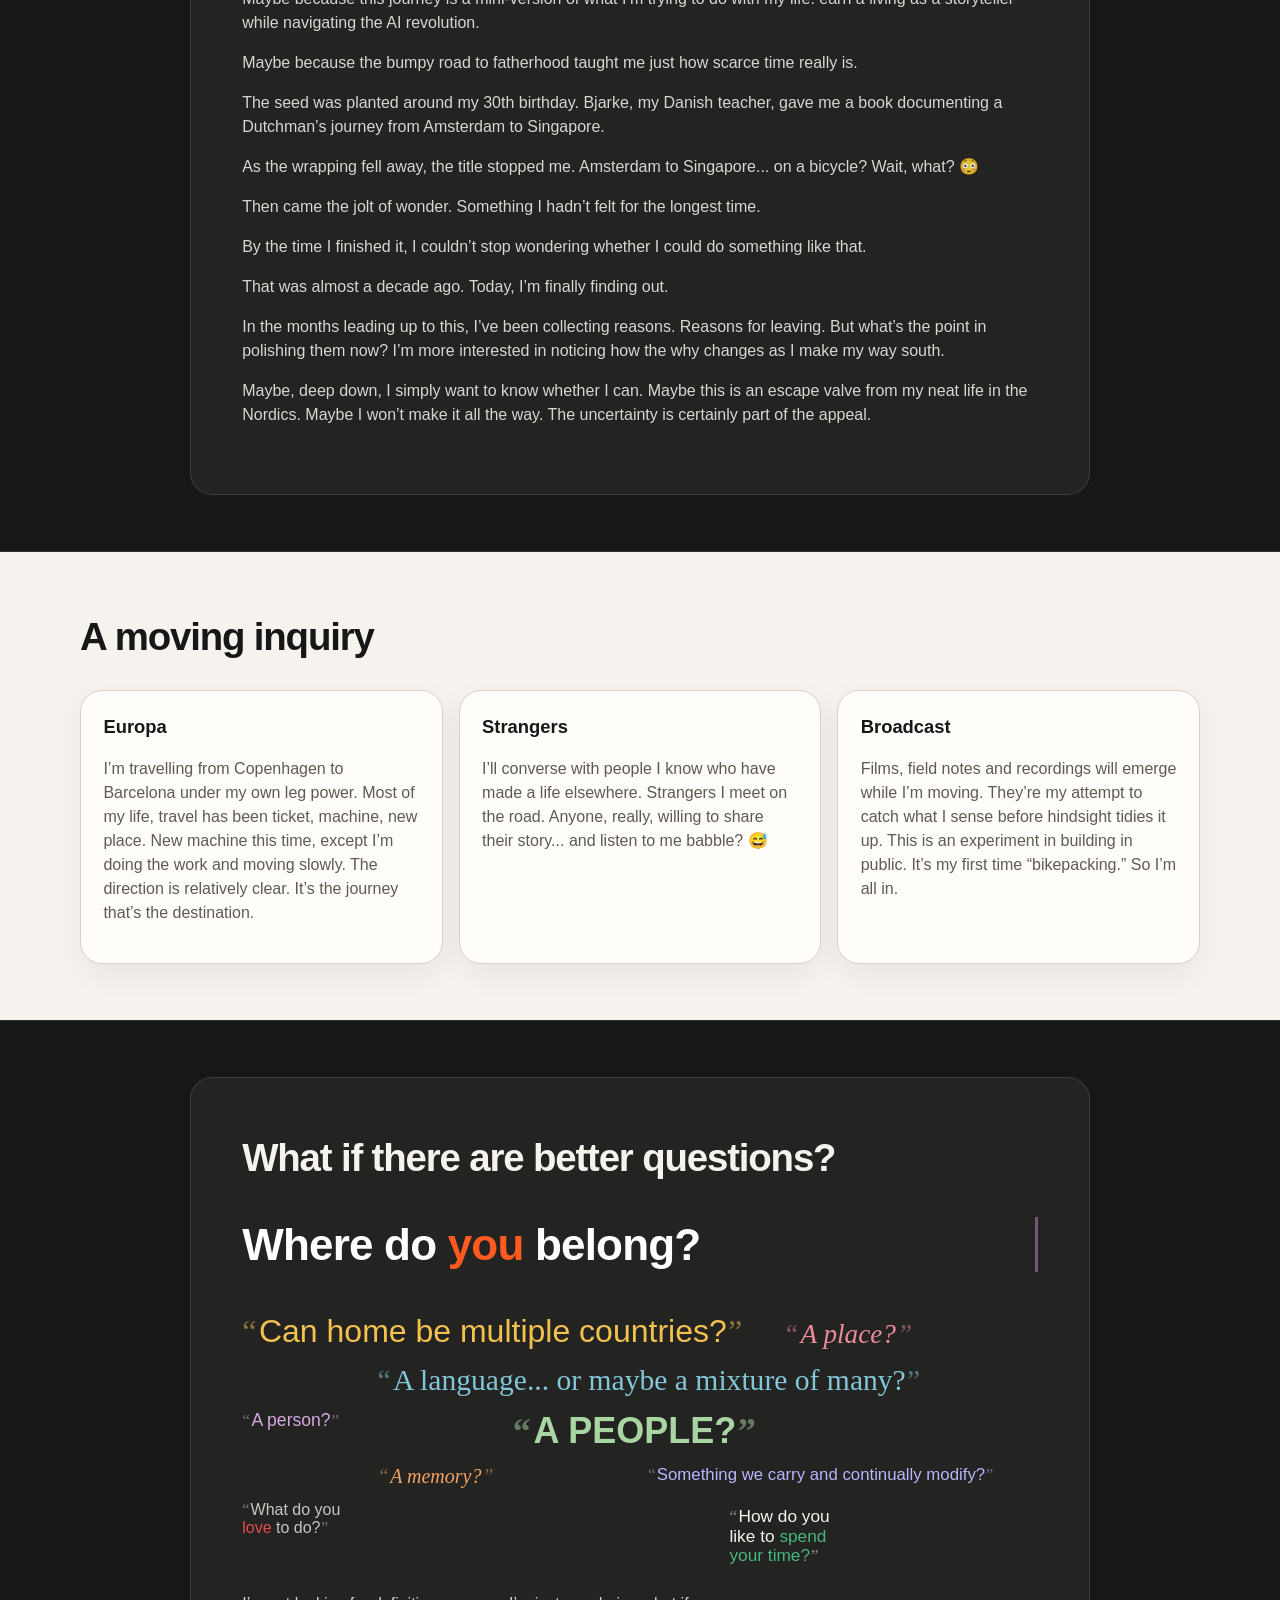
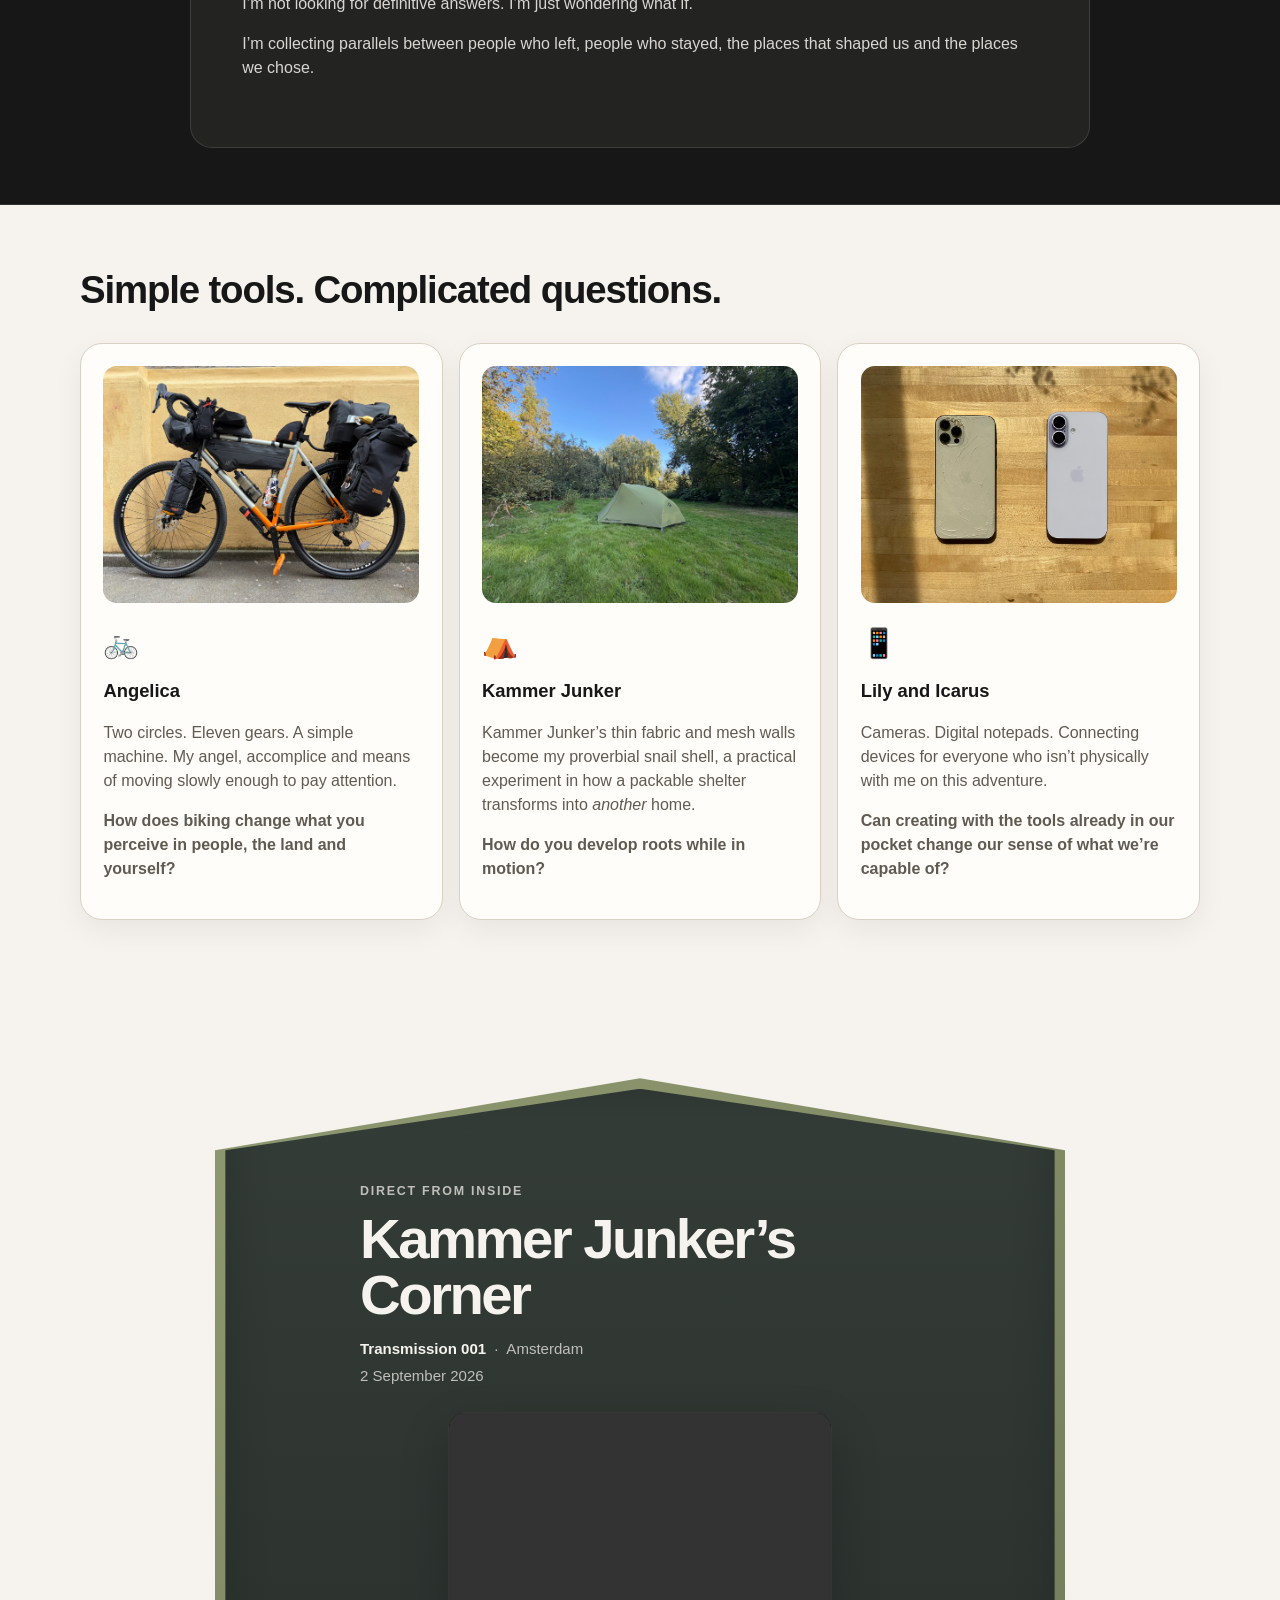
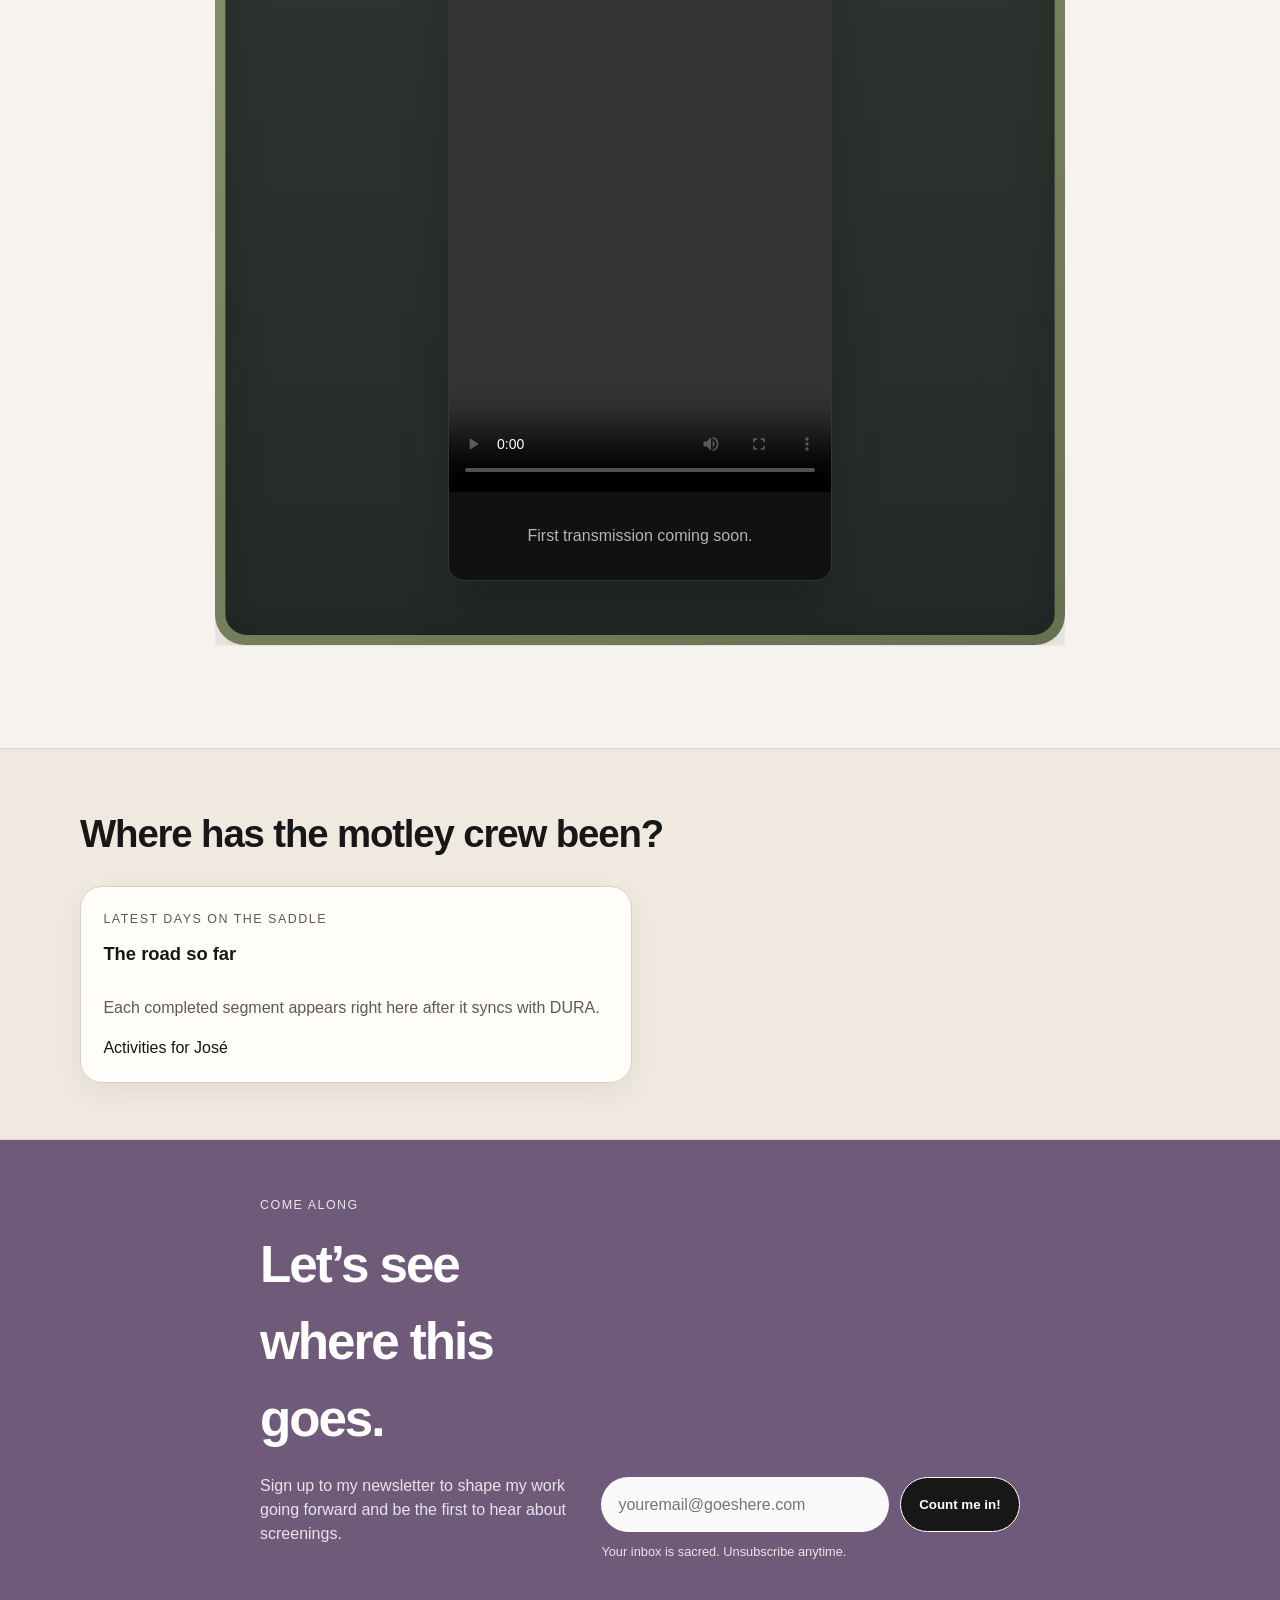
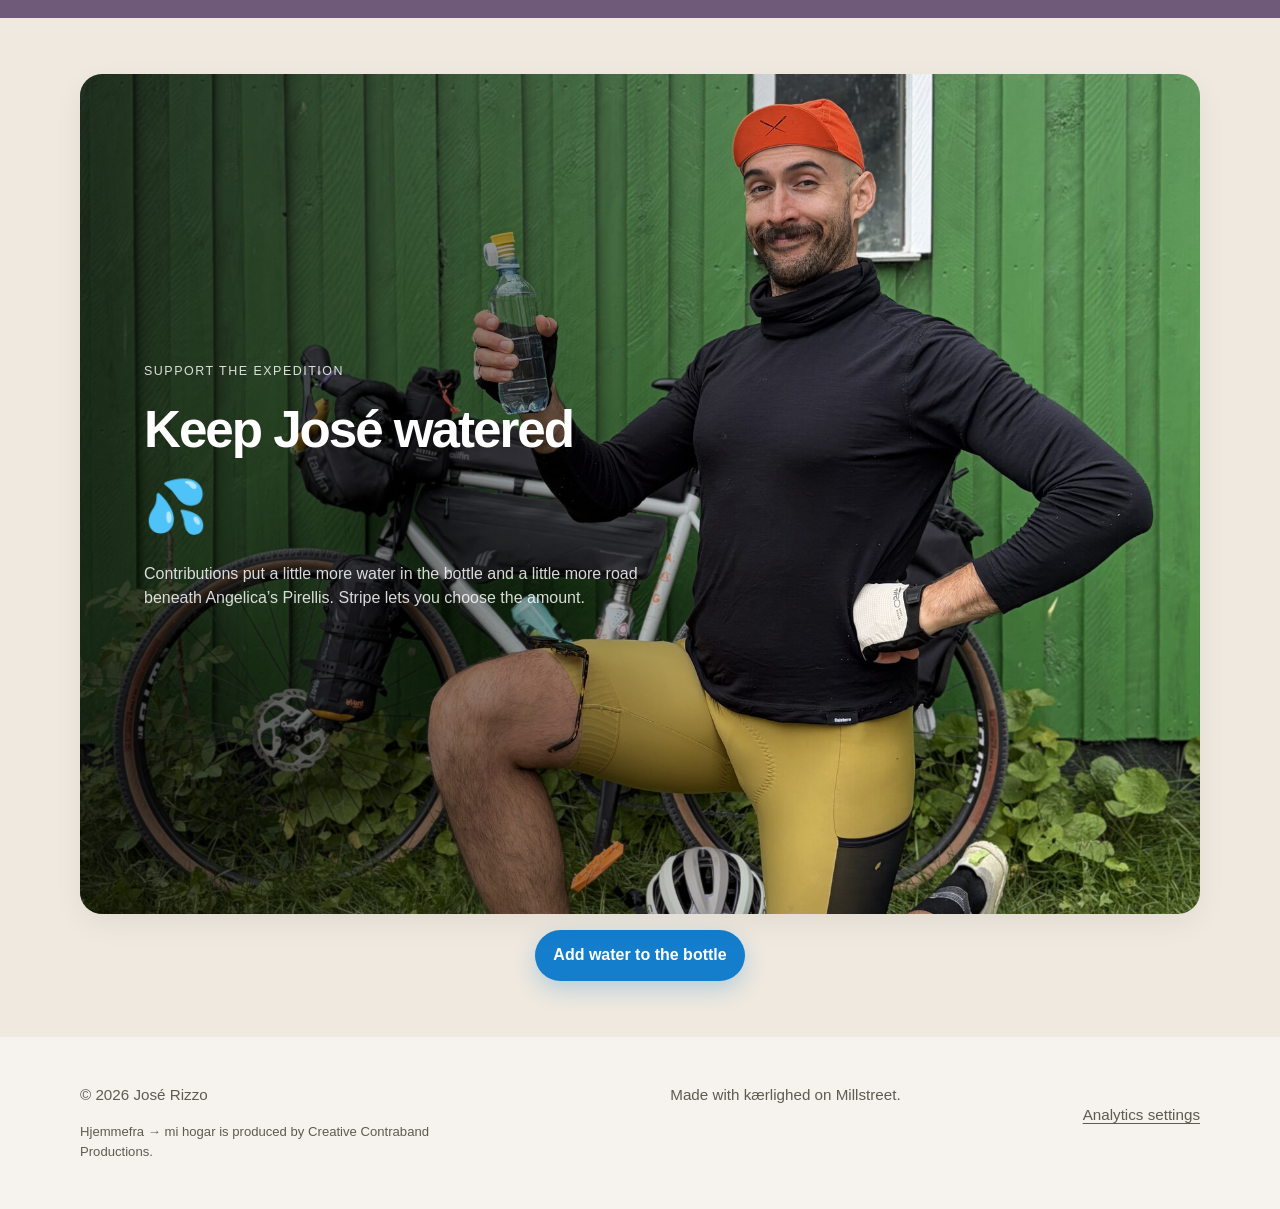
==== commit 55e8561d: "Add KJC R2 upload prototype" ====
--- a/expedition.html
+++ b/expedition.html
@@ -1 +1 @@
-<!DOCTYPE html><html lang="en"><head><meta charset="UTF-8" /><meta name="viewport" content="width=device-width, initial-scale=1.0" /><meta http-equiv="X-UA-Compatible" content="IE=edge"><title>Hjemmefra → mi hogar | José Rizzo</title><meta name="description" content="Hjemmefra → mi hogar: José Rizzo cycles from Copenhagen to Barcelona, exploring home, identity and belonging along the way." /><link rel="canonical" href="https://joserizzo.com/expedition.html"><meta property="og:type" content="website"><meta property="og:title" content="Hjemmefra → mi hogar | José Rizzo"><meta property="og:description" content="A bicycle expedition from Copenhagen to Barcelona exploring home, identity and belonging."><meta property="og:url" content="https://joserizzo.com/expedition.html"><meta property="og:image" content="https://joserizzo.com/images/keep-jose-watered.jpg"><meta property="og:image:alt" content="José beside his loaded bicycle, raising a water bottle"><meta name="twitter:card" content="summary_large_image"><meta name="twitter:title" content="Hjemmefra → mi hogar | José Rizzo"><meta name="twitter:description" content="CPH → BCN by bicycle, exploring home, identity and belonging."><meta name="twitter:image" content="https://joserizzo.com/images/keep-jose-watered.jpg"><link rel="icon" type="image/png" sizes="32x32" href="/favicon-32.png"><link rel="icon" type="image/png" sizes="64x64" href="/favicon-64.png"><link rel="apple-touch-icon" sizes="180x180" href="/apple-touch-icon.png"><link rel="stylesheet" href="style.css" /><script src="analytics-consent.js?rev=d57a564" defer></script><style>#question .container{border-color:var(--accent-soft)}.expedition-pills a{color:inherit;text-decoration:none}.expedition-route-media{margin:1.1rem 0 1.25rem}.expedition-route-video{display:block;width:100%;max-height:31rem;aspect-ratio:512/910;object-fit:contain;background:#171717;border-radius:calc(var(--radius) - 8px)}.expedition-route-two{color:var(--accent-soft)}.expedition-tool-image{display:block;width:100%;aspect-ratio:4/3;object-fit:cover;border-radius:calc(var(--radius) - 8px);margin:0 0 1.15rem}#lily-and-icarus .expedition-tool-image{object-position:center}#angelica,#kammer-junker,#lily-and-icarus{scroll-margin-top:6rem}.brand-e-accent{position:relative;display:inline-block}.brand-e-accent::after{content:"´";position:absolute;left:.14em;top:-.08em;color:var(--accent-soft);font-weight:inherit;pointer-events:none}.expedition-question-intro{margin:0 0 .9rem;opacity:0;animation:originCopyFade 700ms 4.1s ease both}.expedition-question-body{opacity:0;animation:originBodyFade 750ms 5.5s ease both}.expedition-question-reaction{margin:1.35rem calc(-1 * clamp(1.5rem,4vw,3.25rem));padding:1rem clamp(1.5rem,4vw,3.25rem);background:#fff;color:var(--text)!important}.expedition-question-reaction .reaction-last{display:block;margin-top:.7rem}.expedition-origin-head{overflow:hidden;padding-bottom:.18em}.expedition-origin-question{text-transform:none;line-height:1.08;padding-bottom:.06em}.expedition-origin-question span{display:inline-block}.origin-where{animation:originFromRight 780ms cubic-bezier(.16,.84,.24,1) both}.origin-you{animation:originFromTop 820ms 320ms cubic-bezier(.16,.84,.24,1) both,originYouColor 1600ms 1200ms ease-in-out both}.origin-from{animation:originFromLeft 800ms 2.95s cubic-bezier(.16,.84,.24,1) both}.question-love{color:#e84a4a}.expedition-question-cloud .question-time{color:inherit!important;transform:translate(22rem,.4rem);transform-origin:left center;margin-top:1.35rem;font-size:1.08em}.question-time-accent{color:#45B97C}.unfinished-why{color:var(--accent-soft)}@keyframes originFromRight{from{opacity:0;transform:translateX(65vw)}to{opacity:1;transform:translateX(0)}}@keyframes originFromLeft{from{opacity:0;transform:translateX(-65vw)}to{opacity:1;transform:translateX(0)}}@keyframes originFromTop{from{opacity:0;transform:translateY(-30vh)}to{opacity:1;transform:translateY(0)}}@keyframes originYouColor{0%{color:inherit}18%{color:#ff6b35}36%{color:#f26a5a}54%{color:#e84a8a}72%{color:#f3a93b}86%{color:#ffd447}100%{color:#405FDC}}@keyframes originCopyFade{from{opacity:0;transform:translateY(.35rem)}to{opacity:1;transform:translateY(0)}}@keyframes originBodyFade{from{opacity:0}to{opacity:1}}@media(max-width:700px){#belonging .expedition-question-cloud{grid-template-columns:repeat(4,minmax(0,1fr));gap:1rem .7rem}#belonging .expedition-question-cloud p:nth-child(6){transform:translate(-.55rem,0)}#belonging .expedition-question-cloud p:nth-child(8){grid-column:1/3;width:auto;max-width:none;font-size:1.02rem;line-height:1.15;transform:translate(-.15rem,.35rem)}#belonging .expedition-question-cloud .question-time{grid-column:2/5;color:inherit!important;transform:translate(2.6rem,-2.35rem);width:calc(100% - 2.6rem);max-width:none;margin-top:.1rem;text-align:left;font-size:1.05rem;line-height:1.15}#belonging .expedition-question-cloud .question-time span{display:inline}#belonging .expedition-question-cloud .question-time .question-time-accent{color:#45B97C}}@media(prefers-reduced-motion:reduce){.origin-where,.origin-you,.origin-from,.expedition-question-intro,.expedition-question-body{animation:none;opacity:1}.origin-you{color:#405FDC}}</style></head><body><header class="site-header"><div class="container nav"><a href="index.html" class="brand"><img src="images/jr-mark.png" alt="JR mark" class="brand-mark" /><span>Jos<span class="brand-e-accent">e</span> Rizzo</span></a><nav class="nav-links" aria-label="Primary navigation"><a href="expedition.html" aria-current="page">Expedition</a><a href="index.html#video">Video</a><a href="index.html#writing">Writing</a><a href="index.html#about">About</a><a href="index.html#connect">Connect</a></nav></div></header><main><section id="question" class="section expedition-dark"><div class="container narrow"><p class="expedition-question-intro">We’ve all heard it before and likely used it at some point.</p><div class="section-head expedition-origin-head"><h1 class="page-title expedition-origin-question" aria-label="where are you from?"><span class="origin-where">where are</span> <span class="origin-you">you</span> <span class="origin-from">from?...</span></h1></div><div class="expedition-question-body"><p class="expedition-question-reaction">That question has caused me dread, distress, delight, shame, confusion.<span class="reaction-last">It still can.</span></p><p>I’ve learned to answer calmly. Over the years, I’ve experimented with all types of answers: funny ones, short ones, long ones, no answers, new answers.</p><p>I don’t take myself too seriously anymore. Contradictions and I get along much better nowadays. 😏</p><p>What has always fascinated me is how such a simple question can stir up so much.</p><p>Whether you’re a multiculturite, have parents from different backgrounds, are a third-culture kid, or simply don’t feel you belong in the place where you were born, sometimes a one- or two-word answer just feels like shortchange.</p><p>Maybe that’s a José problem. I don’t know.</p></div></div></section><section class="expedition-hero"><div class="container expedition-hero-grid"><div><p class="section-label">A moving investigation</p><h2 class="expedition-title">Hjemmefra <span class="expedition-arrow" aria-hidden="true">→</span> mi hogar</h2><p class="expedition-lead">I’m traversing Europe, questioning identity, belonging and this thing called home. Again... but this time on a bike. 😅</p><div class="hero-actions"><a class="button button-primary" href="#support">Keep José watered 💦</a><a class="button button-secondary" href="mailto:jose@joserizzo.com?subject=Hjemmefra%20%E2%86%92%20mi%20hogar">Say hola 👋🏼</a></div></div><aside class="expedition-route-card" aria-label="Expedition route and equipment"><p class="section-label">The route</p><p class="expedition-route">CPH <span class="expedition-route-two" aria-hidden="true">2</span> BCN</p><div class="expedition-route-media"><video class="expedition-route-video" autoplay muted playsinline preload="metadata" aria-label="Animated route from Copenhagen to Barcelona"><source src="images/hjemefra-route-study-01%203.mp4" type="video/mp4"></video></div><p class="expedition-route-note">The path takes shape one pedal stroke at a time. There are a few rigid checkpoints, but the actual route is decided a day at a time. Wind, rain and curiosity show the way.</p><p class="expedition-route-note"><strong>Moving motto</strong><br><span lang="la"><em>Aut inveniam viam aut faciam.</em></span><br><span>(Find a way or make one.)</span></p><div class="expedition-pills" aria-label="Expedition essentials"><span><a href="#angelica">Angelica</a></span><span><a href="#kammer-junker">Home</a></span><span><a href="#lily-and-icarus">Camera(s)</a></span></div></aside></div></section><section id="road" class="section section-alt"><div class="container"><div class="section-head"><p class="section-label">Follow the journey</p><h2>Watch it. Read it.</h2></div><div class="cards"><article class="card"><p class="section-label">Watch</p><h3 id="latest-expedition-video-title">Latest visual dispatch</h3><div class="video-frame"><iframe id="latest-expedition-video-iframe" src="" title="Latest expedition video" frameborder="0" allow="accelerometer; clipboard-write; encrypted-media; gyroscope; picture-in-picture; web-share" allowfullscreen></iframe></div><a class="text-link" href="https://www.youtube.com/playlist?list=PLJ0_ZP06xQl4" target="_blank" rel="noopener noreferrer">Watch the visual journey on YouTube</a></article><article class="card"><p class="section-label">Read</p><h3>Field Note 006 🇳🇱 Hallo Nederland.</h3><p>Contradictions or…? Deutschland: wet, headwinds… enjoyable. Nederlands: sunny, tailwinds… enjoyable.</p><a class="text-link" href="https://culturalcontraband.substack.com/s/hjemmefra-mi-hogar" target="_blank" rel="noopener noreferrer">Read the Field Notes on Substack</a></article></div></div></section><section id="why" class="section expedition-dark"><div class="container narrow"><div class="section-head"><h2>The <em class="unfinished-why">(unfinished)</em> why</h2></div><p>Sí, completely unnecessary. I know. Pity me. I suffer from FOMO and have convinced myself this might be a worthwhile opportunity to practise this whole filmmaker-documentarist thingy in public. Besides, I’m too young and too poor to buy a sports car to soothe my midlife crisis. Luckily, my wife Sofie and our son Valentino fully support this self-inflicted mission.</p><p>Life is a struggle. Particularly when you’re split between places. That split has been my burden. Yet being a multiculturite is also a blessing, and perhaps my unfair advantage.</p><p>Okay, José. Whoop-t-doo. Good for you. 😮‍💨</p><p>Truth is, I don’t know.</p><p>Maybe because I can, at least technically, and I don’t take that for granted.</p><p>Maybe because this journey is a mini-version of what I’m trying to do with my life: earn a living as a storyteller while navigating the AI revolution.</p><p>Maybe because the bumpy road to fatherhood taught me just how scarce time really is.</p><p>The seed was planted around my 30th birthday. Bjarke, my Danish teacher, gave me a book documenting a Dutchman’s journey from Amsterdam to Singapore.</p><p>As the wrapping fell away, the title stopped me. Amsterdam to Singapore... on a bicycle? Wait, what? 😳</p><p>Then came the jolt of wonder. Something I hadn’t felt for the longest time.</p><p>By the time I finished it, I couldn’t stop wondering whether I could do something like that.</p><p>That was almost a decade ago. Today, I’m finally finding out.</p><p>In the months leading up to this, I’ve been collecting reasons. Reasons for leaving. But what’s the point in polishing them now? I’m more interested in noticing how the why changes as I make my way south.</p><p>Maybe, deep down, I simply want to know whether I can. Maybe this is an escape valve from my neat life in the Nordics. Maybe I won’t make it all the way. The uncertainty is certainly part of the appeal.</p></div></section><section id="what" class="section"><div class="container"><div class="section-head"><h2>A moving inquiry</h2></div><div class="expedition-grid"><article class="card"><h3>Europa</h3><p>I’m travelling from Copenhagen to Barcelona under my own leg power. Most of my life, travel has been ticket, machine, new place. New machine this time, except I’m doing the work and moving slowly. The direction is relatively clear. It’s the journey that’s the destination.</p></article><article class="card"><h3>Strangers</h3><p>I’ll converse with people I know who have made a life elsewhere. Strangers I meet on the road. Anyone, really, willing to share their story... and listen to me babble? 😅</p></article><article class="card"><h3>Broadcast</h3><p>Films, field notes and recordings will emerge while I’m moving. They’re my attempt to catch what I sense before hindsight tidies it up. This is an experiment in building in public. It’s my first time “bikepacking.” So I’m all in.</p></article></div></div></section><section id="belonging" class="section expedition-dark"><div class="container narrow"><div class="section-head"><h2>What if there are better questions?</h2></div><div class="expedition-question" aria-label="Where do you belong?"><p class="expedition-typewriter" aria-hidden="true">Where do <span class="reader-you">you</span> belong?</p></div><div class="expedition-question-cloud" aria-label="Better questions for meeting people"><p>Can home be multiple countries?</p><p>A place?</p><p>A language... or maybe a mixture of many?</p><p>A person?</p><p>A people?</p><p>A memory?</p><p>Something we carry and continually modify?</p><p>What do you <span class="question-love">love</span> to do?</p><p class="question-time"><span>How do you like to</span> <span class="question-time-accent">spend your time?</span></p></div><p>I’m not looking for definitive answers. I’m just wondering what if.</p><p>I’m collecting parallels between people who left, people who stayed, the places that shaped us and the places we chose.</p></div></section><section id="how" class="section"><div class="container"><div class="section-head"><h2>Simple tools. Complicated questions.</h2></div><div class="expedition-grid expedition-grid-three"><article class="card" id="angelica"><img class="expedition-tool-image" src="images/IMG_5264.jpeg" alt="Angelica, the loaded expedition bicycle, against a warm yellow wall" loading="lazy"><p class="expedition-card-icon" aria-hidden="true">🚲</p><h3>Angelica</h3><p>Two circles. Eleven gears. A simple machine. My angel, accomplice and means of moving slowly enough to pay attention.</p><p><strong>How does biking change what you perceive in people, the land and yourself?</strong></p></article><article class="card" id="kammer-junker"><img class="expedition-tool-image" src="images/IMG_5856.jpeg" alt="Kammer Junker pitched in a green garden" loading="lazy"><p class="expedition-card-icon" aria-hidden="true">⛺</p><h3>Kammer Junker</h3><p>Kammer Junker’s thin fabric and mesh walls become my proverbial snail shell, a practical experiment in how a packable shelter transforms into <em>another</em> home.</p><p><strong>How do you develop roots while in motion?</strong></p></article><article class="card" id="lily-and-icarus"><img class="expedition-tool-image" src="images/IMG_0211.jpeg" alt="Icarus and Lily resting side by side on a sunlit wooden surface" loading="lazy"><p class="expedition-card-icon" aria-hidden="true">📱</p><h3>Lily and Icarus</h3><p>Cameras. Digital notepads. Connecting devices for everyone who isn’t physically with me on this adventure.</p><p><strong>Can creating with the tools already in our pocket change our sense of what we’re capable of?</strong></p></article></div></div></section><section id="follow" class="section section-alt"><div class="container"><div class="section-head"><h2>Where has the motley crew been?</h2></div><div class="expedition-follow-grid"><article class="card expedition-feature-card"><p class="section-label">Latest days on the saddle</p><h3>The road so far</h3><p>Each completed segment appears right here after it syncs with DURA.</p><div class="expedition-rwgps-widget"><a class="rwgps-widget" href="https://ridewithgps.com/users/10063744" data-rwgps-metric="1" data-rwgps-user-id="10063744" data-rwgps-activities-count="3">Activities for José</a></div><script>(function(d,s){if(!d.getElementById("rwgps-sdk")){var el=d.getElementsByTagName(s)[0],js=d.createElement(s);js.id="rwgps-sdk";js.src="https://ridewithgps.com/javascripts/sdk.js?1786482961047";el.parentNode.insertBefore(js,el);}})(document,"script");</script></article></div></div></section><section id="dispatches" class="section expedition-dispatches"><div class="container narrow"><div class="expedition-dispatches-card"><div><p class="section-label">Come along</p><h2>Let’s see where this goes.</h2><p>Sign up to my newsletter to shape my work going forward and be the first to hear about screenings.</p></div><form action="https://buttondown.com/api/emails/embed-subscribe/joserizzo" method="post" class="expedition-signup-form"><label class="visually-hidden" for="bd-email">Your email address</label><div class="expedition-signup-fields"><input type="email" name="email" id="bd-email" autocomplete="email" placeholder="youremail@goeshere.com" required /><input type="hidden" value="1" name="embed" /><button class="button button-primary" type="submit">Count me in!</button></div><p class="expedition-consent">Your inbox is sacred. Unsubscribe anytime.</p></form></div></div></section><section id="support" class="section expedition-support-section"><div class="container"><div class="expedition-support-visual"><img src="images/keep-jose-watered.jpg" alt="José kneeling beside his loaded bicycle, smiling and raising a water bottle" class="expedition-support-image" /><div class="expedition-support-copy"><p class="section-label">Support the expedition</p><h2>Keep José watered 💦</h2><p>Contributions put a little more water in the bottle and a little more road beneath Angelica’s Pirellis. Stripe lets you choose the amount.</p></div></div><a class="button button-primary expedition-support-button" href="https://buy.stripe.com/8x27sL2Xs1cMfY11uubQY01" target="_blank" rel="noopener noreferrer">Add water to the bottle</a></div></section></main><footer class="site-footer"><div class="container footer-inner"><div><p>© <span id="year"></span> José Rizzo</p><p class="expedition-legal">Hjemmefra → mi hogar is produced by Creative Contraband Productions.</p></div><p class="millstreet">Made with kærlighed on Millstreet.</p></div></footer><script>document.getElementById("year").textContent=new Date().getFullYear();async function loadLatestExpeditionVideo(){const endpoint="https://primus.jiprizzo.workers.dev";const titleEl=document.getElementById("latest-expedition-video-title");const iframeEl=document.getElementById("latest-expedition-video-iframe");try{const res=await fetch(endpoint);const data=await res.json();titleEl.textContent=data.title;iframeEl.src=`${data.embedUrl}?rel=0`;}catch(error){console.error("Failed to load latest expedition video:",error);titleEl.textContent="Latest visual dispatch";}}loadLatestExpeditionVideo();</script></body></html>+<!DOCTYPE html><html lang="en"><head><meta charset="UTF-8" /><meta name="viewport" content="width=device-width, initial-scale=1.0" /><meta http-equiv="X-UA-Compatible" content="IE=edge"><title>Hjemmefra → mi hogar | José Rizzo</title><meta name="description" content="Hjemmefra → mi hogar: José Rizzo cycles from Copenhagen to Barcelona, exploring home, identity and belonging along the way." /><link rel="canonical" href="https://joserizzo.com/expedition.html"><meta property="og:type" content="website"><meta property="og:title" content="Hjemmefra → mi hogar | José Rizzo"><meta property="og:description" content="A bicycle expedition from Copenhagen to Barcelona exploring home, identity and belonging."><meta property="og:url" content="https://joserizzo.com/expedition.html"><meta property="og:image" content="https://joserizzo.com/images/keep-jose-watered.jpg"><meta property="og:image:alt" content="José beside his loaded bicycle, raising a water bottle"><meta name="twitter:card" content="summary_large_image"><meta name="twitter:title" content="Hjemmefra → mi hogar | José Rizzo"><meta name="twitter:description" content="CPH → BCN by bicycle, exploring home, identity and belonging."><meta name="twitter:image" content="https://joserizzo.com/images/keep-jose-watered.jpg"><link rel="icon" type="image/png" sizes="32x32" href="/favicon-32.png"><link rel="icon" type="image/png" sizes="64x64" href="/favicon-64.png"><link rel="apple-touch-icon" sizes="180x180" href="/apple-touch-icon.png"><link rel="stylesheet" href="style.css" /><link rel="stylesheet" href="kjc.css" /><script src="analytics-consent.js" defer></script><style>#question .container{border-color:var(--accent-soft)}.expedition-pills a{color:inherit;text-decoration:none}.expedition-route-media{margin:1.1rem 0 1.25rem}.expedition-route-video{display:block;width:100%;max-height:31rem;aspect-ratio:512/910;object-fit:contain;background:#171717;border-radius:calc(var(--radius) - 8px)}.expedition-route-two{color:var(--accent-soft)}.expedition-tool-image{display:block;width:100%;aspect-ratio:4/3;object-fit:cover;border-radius:calc(var(--radius) - 8px);margin:0 0 1.15rem}#lily-and-icarus .expedition-tool-image{object-position:center}#angelica,#kammer-junker,#lily-and-icarus{scroll-margin-top:6rem}.brand-e-accent{position:relative;display:inline-block}.brand-e-accent::after{content:"´";position:absolute;left:.14em;top:-.08em;color:var(--accent-soft);font-weight:inherit;pointer-events:none}.expedition-question-intro{margin:0 0 .9rem;opacity:0;animation:originCopyFade 700ms 4.1s ease both}.expedition-question-body{opacity:0;animation:originBodyFade 750ms 5.5s ease both}.expedition-question-reaction{margin:1.35rem calc(-1 * clamp(1.5rem,4vw,3.25rem));padding:1rem clamp(1.5rem,4vw,3.25rem);background:#fff;color:var(--text)!important}.expedition-question-reaction .reaction-last{display:block;margin-top:.7rem}.expedition-origin-head{overflow:hidden;padding-bottom:.18em}.expedition-origin-question{text-transform:none;line-height:1.08;padding-bottom:.06em}.expedition-origin-question span{display:inline-block}.origin-where{animation:originFromRight 780ms cubic-bezier(.16,.84,.24,1) both}.origin-you{animation:originFromTop 820ms 320ms cubic-bezier(.16,.84,.24,1) both,originYouColor 1600ms 1200ms ease-in-out both}.origin-from{animation:originFromLeft 800ms 2.95s cubic-bezier(.16,.84,.24,1) both}.question-love{color:#e84a4a}.expedition-question-cloud .question-time{color:inherit!important;transform:translate(22rem,.4rem);transform-origin:left center;margin-top:1.35rem;font-size:1.08em}.question-time-accent{color:#45B97C}.unfinished-why{color:var(--accent-soft)}@keyframes originFromRight{from{opacity:0;transform:translateX(65vw)}to{opacity:1;transform:translateX(0)}}@keyframes originFromLeft{from{opacity:0;transform:translateX(-65vw)}to{opacity:1;transform:translateX(0)}}@keyframes originFromTop{from{opacity:0;transform:translateY(-30vh)}to{opacity:1;transform:translateY(0)}}@keyframes originYouColor{0%{color:inherit}18%{color:#ff6b35}36%{color:#f26a5a}54%{color:#e84a8a}72%{color:#f3a93b}86%{color:#ffd447}100%{color:#405FDC}}@keyframes originCopyFade{from{opacity:0;transform:translateY(.35rem)}to{opacity:1;transform:translateY(0)}}@keyframes originBodyFade{from{opacity:0}to{opacity:1}}@media(max-width:700px){.expedition-question-cloud .question-time{color:inherit!important;transform:translate(12.5rem,-2.4rem);width:10.5rem;max-width:10.5rem;text-align:left;font-size:1.12em}.expedition-question-cloud .question-time .question-time-accent{color:#45B97C}}@media(prefers-reduced-motion:reduce){.origin-where,.origin-you,.origin-from,.expedition-question-intro,.expedition-question-body{animation:none;opacity:1}.origin-you{color:#405FDC}}</style></head><body><header class="site-header"><div class="container nav"><a href="index.html" class="brand"><img src="images/jr-mark.png" alt="JR mark" class="brand-mark" /><span>Jos<span class="brand-e-accent">e</span> Rizzo</span></a><nav class="nav-links" aria-label="Primary navigation"><a href="expedition.html" aria-current="page">Expedition</a><a href="index.html#video">Video</a><a href="index.html#writing">Writing</a><a href="index.html#about">About</a><a href="index.html#connect">Connect</a></nav></div></header><main><section id="question" class="section expedition-dark"><div class="container narrow"><p class="expedition-question-intro">We’ve all heard it before and likely used it at some point.</p><div class="section-head expedition-origin-head"><h1 class="page-title expedition-origin-question" aria-label="where are you from?"><span class="origin-where">where are</span> <span class="origin-you">you</span> <span class="origin-from">from?...</span></h1></div><div class="expedition-question-body"><p class="expedition-question-reaction">That question has caused me dread, distress, delight, shame, confusion.<span class="reaction-last">It still can.</span></p><p>I’ve learned to answer calmly. Over the years, I’ve experimented with all types of answers: funny ones, short ones, long ones, no answers, new answers.</p><p>I don’t take myself too seriously anymore. Contradictions and I get along much better nowadays. 😏</p><p>What has always fascinated me is how such a simple question can stir up so much.</p><p>Whether you’re a multiculturite, have parents from different backgrounds, are a third-culture kid, or simply don’t feel you belong in the place where you were born, sometimes a one- or two-word answer just feels like shortchange.</p><p>Maybe that’s a José problem. I don’t know.</p></div></div></section><section class="expedition-hero"><div class="container expedition-hero-grid"><div><p class="section-label">A moving investigation</p><h2 class="expedition-title">Hjemmefra <span class="expedition-arrow" aria-hidden="true">→</span> mi hogar</h2><p class="expedition-lead">I’m traversing Europe, questioning identity, belonging and this thing called home. Again... but this time on a bike. 😅</p><div class="hero-actions"><a class="button button-primary" href="#support">Keep José watered 💦</a><a class="button button-secondary" href="mailto:jose@joserizzo.com?subject=Hjemmefra%20%E2%86%92%20mi%20hogar">Say hola 👋🏼</a></div></div><aside class="expedition-route-card" aria-label="Expedition route and equipment"><p class="section-label">The route</p><p class="expedition-route">CPH <span class="expedition-route-two" aria-hidden="true">2</span> BCN</p><div class="expedition-route-media"><video class="expedition-route-video" autoplay muted playsinline preload="metadata" aria-label="Animated route from Copenhagen to Barcelona"><source src="images/hjemefra-route-study-01%203.mp4" type="video/mp4"></video></div><p class="expedition-route-note">The path takes shape one pedal stroke at a time. There are a few rigid checkpoints, but the actual route is decided a day at a time. Wind, rain and curiosity show the way.</p><p class="expedition-route-note"><strong>Moving motto</strong><br><span lang="la"><em>Aut inveniam viam aut faciam.</em></span><br><span>(Find a way or make one.)</span></p><div class="expedition-pills" aria-label="Expedition essentials"><span><a href="#angelica">Angelica</a></span><span><a href="#kammer-junker">Home</a></span><span><a href="#lily-and-icarus">Camera(s)</a></span></div></aside></div></section><section id="road" class="section section-alt"><div class="container"><div class="section-head"><p class="section-label">Follow the journey</p><h2>Watch it. Read it.</h2></div><div class="cards"><article class="card"><p class="section-label">Watch</p><h3 id="latest-expedition-video-title">Latest visual dispatch</h3><div class="video-frame"><iframe id="latest-expedition-video-iframe" src="" title="Latest expedition video" frameborder="0" allow="accelerometer; clipboard-write; encrypted-media; gyroscope; picture-in-picture; web-share" allowfullscreen></iframe></div><a class="text-link" href="https://www.youtube.com/playlist?list=PLJ0_ZP06xQl4" target="_blank" rel="noopener noreferrer">Watch the visual journey on YouTube</a></article><article class="card"><p class="section-label">Read</p><h3>Field Note 006 🇳🇱 Hallo Nederland.</h3><p>Contradictions or…? Deutschland: wet, headwinds… enjoyable. Nederlands: sunny, tailwinds… enjoyable.</p><a class="text-link" href="https://culturalcontraband.substack.com/s/hjemmefra-mi-hogar" target="_blank" rel="noopener noreferrer">Read the Field Notes on Substack</a></article></div></div></section><section id="why" class="section expedition-dark"><div class="container narrow"><div class="section-head"><h2>The <em class="unfinished-why">(unfinished)</em> why</h2></div><p>Sí, completely unnecessary. I know. Pity me. I suffer from FOMO and have convinced myself this might be a worthwhile opportunity to practise this whole filmmaker-documentarist thingy in public. Besides, I’m too young and too poor to buy a sports car to soothe my midlife crisis. Luckily, my wife Sofie and our son Valentino fully support this self-inflicted mission.</p><p>Life is a struggle. Particularly when you’re split between places. That split has been my burden. Yet being a multiculturite is also a blessing, and perhaps my unfair advantage.</p><p>Okay, José. Whoop-t-doo. Good for you. 😮‍💨</p><p>Truth is, I don’t know.</p><p>Maybe because I can, at least technically, and I don’t take that for granted.</p><p>Maybe because this journey is a mini-version of what I’m trying to do with my life: earn a living as a storyteller while navigating the AI revolution.</p><p>Maybe because the bumpy road to fatherhood taught me just how scarce time really is.</p><p>The seed was planted around my 30th birthday. Bjarke, my Danish teacher, gave me a book documenting a Dutchman’s journey from Amsterdam to Singapore.</p><p>As the wrapping fell away, the title stopped me. Amsterdam to Singapore... on a bicycle? Wait, what? 😳</p><p>Then came the jolt of wonder. Something I hadn’t felt for the longest time.</p><p>By the time I finished it, I couldn’t stop wondering whether I could do something like that.</p><p>That was almost a decade ago. Today, I’m finally finding out.</p><p>In the months leading up to this, I’ve been collecting reasons. Reasons for leaving. But what’s the point in polishing them now? I’m more interested in noticing how the why changes as I make my way south.</p><p>Maybe, deep down, I simply want to know whether I can. Maybe this is an escape valve from my neat life in the Nordics. Maybe I won’t make it all the way. The uncertainty is certainly part of the appeal.</p></div></section><section id="what" class="section"><div class="container"><div class="section-head"><h2>A moving inquiry</h2></div><div class="expedition-grid"><article class="card"><h3>Europa</h3><p>I’m travelling from Copenhagen to Barcelona under my own leg power. Most of my life, travel has been ticket, machine, new place. New machine this time, except I’m doing the work and moving slowly. The direction is relatively clear. It’s the journey that’s the destination.</p></article><article class="card"><h3>Strangers</h3><p>I’ll converse with people I know who have made a life elsewhere. Strangers I meet on the road. Anyone, really, willing to share their story... and listen to me babble? 😅</p></article><article class="card"><h3>Broadcast</h3><p>Films, field notes and recordings will emerge while I’m moving. They’re my attempt to catch what I sense before hindsight tidies it up. This is an experiment in building in public. It’s my first time “bikepacking.” So I’m all in.</p></article></div></div></section><section id="belonging" class="section expedition-dark"><div class="container narrow"><div class="section-head"><h2>What if there are better questions?</h2></div><div class="expedition-question" aria-label="Where do you belong?"><p class="expedition-typewriter" aria-hidden="true">Where do <span class="reader-you">you</span> belong?</p></div><div class="expedition-question-cloud" aria-label="Better questions for meeting people"><p>Can home be multiple countries?</p><p>A place?</p><p>A language... or maybe a mixture of many?</p><p>A person?</p><p>A people?</p><p>A memory?</p><p>Something we carry and continually modify?</p><p>What do you <span class="question-love">love</span> to do?</p><p class="question-time"><span>How do you like to</span> <span class="question-time-accent">spend your time?</span></p></div><p>I’m not looking for definitive answers. I’m just wondering what if.</p><p>I’m collecting parallels between people who left, people who stayed, the places that shaped us and the places we chose.</p></div></section><section id="how" class="section"><div class="container"><div class="section-head"><h2>Simple tools. Complicated questions.</h2></div><div class="expedition-grid expedition-grid-three"><article class="card" id="angelica"><img class="expedition-tool-image" src="images/IMG_5264.jpeg" alt="Angelica, the loaded expedition bicycle, against a warm yellow wall" loading="lazy"><p class="expedition-card-icon" aria-hidden="true">🚲</p><h3>Angelica</h3><p>Two circles. Eleven gears. A simple machine. My angel, accomplice and means of moving slowly enough to pay attention.</p><p><strong>How does biking change what you perceive in people, the land and yourself?</strong></p></article><article class="card" id="kammer-junker"><img class="expedition-tool-image" src="images/IMG_5856.jpeg" alt="Kammer Junker pitched in a green garden" loading="lazy"><p class="expedition-card-icon" aria-hidden="true">⛺</p><h3>Kammer Junker</h3><p>Kammer Junker’s thin fabric and mesh walls become my proverbial snail shell, a practical experiment in how a packable shelter transforms into <em>another</em> home.</p><p><strong>How do you develop roots while in motion?</strong></p></article><article class="card" id="lily-and-icarus"><img class="expedition-tool-image" src="images/IMG_0211.jpeg" alt="Icarus and Lily resting side by side on a sunlit wooden surface" loading="lazy"><p class="expedition-card-icon" aria-hidden="true">📱</p><h3>Lily and Icarus</h3><p>Cameras. Digital notepads. Connecting devices for everyone who isn’t physically with me on this adventure.</p><p><strong>Can creating with the tools already in our pocket change our sense of what we’re capable of?</strong></p></article></div></div></section><section id="kammer-junkers-corner" class="kjc-section kjc-outside" aria-labelledby="kjc-title"><div class="container"><div class="kjc-threshold"><article class="kjc-panel"><header class="kjc-header"><p class="kjc-signal">Direct from inside</p><h2 class="kjc-title" id="kjc-title">Kammer Junker’s Corner</h2><div class="kjc-meta" id="kjc-meta" hidden><span class="kjc-meta-primary" id="kjc-transmission-number">Transmission 001</span><span aria-hidden="true">·</span><span id="kjc-location">Amsterdam</span><time id="kjc-date" datetime="2026-09-02">2 September 2026</time></div></header><p class="kjc-note" id="kjc-note" hidden></p><div class="kjc-video-shell"><video class="kjc-video" id="kjc-video" controls playsinline preload="metadata" aria-label="Latest Kammer Junker’s Corner transmission" hidden>Your browser does not support embedded video.</video><p class="kjc-status" id="kjc-status">First transmission coming soon.</p></div></article></div></div></section><section id="follow" class="section section-alt"><div class="container"><div class="section-head"><h2>Where has the motley crew been?</h2></div><div class="expedition-follow-grid"><article class="card expedition-feature-card"><p class="section-label">Latest days on the saddle</p><h3>The road so far</h3><p>Each completed segment appears right here after it syncs with DURA.</p><div class="expedition-rwgps-widget"><a class="rwgps-widget" href="https://ridewithgps.com/users/10063744" data-rwgps-metric="1" data-rwgps-user-id="10063744" data-rwgps-activities-count="3">Activities for José</a></div><script>(function(d,s){if(!d.getElementById("rwgps-sdk")){var el=d.getElementsByTagName(s)[0],js=d.createElement(s);js.id="rwgps-sdk";js.src="https://ridewithgps.com/javascripts/sdk.js?1786482961047";el.parentNode.insertBefore(js,el);}})(document,"script");</script></article></div></div></section><section id="dispatches" class="section expedition-dispatches"><div class="container narrow"><div class="expedition-dispatches-card"><div><p class="section-label">Come along</p><h2>Let’s see where this goes.</h2><p>Sign up to my newsletter to shape my work going forward and be the first to hear about screenings.</p></div><form action="https://buttondown.com/api/emails/embed-subscribe/joserizzo" method="post" class="expedition-signup-form"><label class="visually-hidden" for="bd-email">Your email address</label><div class="expedition-signup-fields"><input type="email" name="email" id="bd-email" autocomplete="email" placeholder="youremail@goeshere.com" required /><input type="hidden" value="1" name="embed" /><button class="button button-primary" type="submit">Count me in!</button></div><p class="expedition-consent">Your inbox is sacred. Unsubscribe anytime.</p></form></div></div></section><section id="support" class="section expedition-support-section"><div class="container"><div class="expedition-support-visual"><img src="images/keep-jose-watered.jpg" alt="José kneeling beside his loaded bicycle, smiling and raising a water bottle" class="expedition-support-image" /><div class="expedition-support-copy"><p class="section-label">Support the expedition</p><h2>Keep José watered 💦</h2><p>Contributions put a little more water in the bottle and a little more road beneath Angelica’s Pirellis. Stripe lets you choose the amount.</p></div></div><a class="button button-primary expedition-support-button" href="https://buy.stripe.com/8x27sL2Xs1cMfY11uubQY01" target="_blank" rel="noopener noreferrer">Add water to the bottle</a></div></section></main><footer class="site-footer"><div class="container footer-inner"><div><p>© <span id="year"></span> José Rizzo</p><p class="expedition-legal">Hjemmefra → mi hogar is produced by Creative Contraband Productions.</p></div><p class="millstreet">Made with kærlighed on Millstreet.</p></div></footer><script>document.getElementById("year").textContent=new Date().getFullYear();async function loadLatestExpeditionVideo(){const endpoint="https://primus.jiprizzo.workers.dev";const titleEl=document.getElementById("latest-expedition-video-title");const iframeEl=document.getElementById("latest-expedition-video-iframe");try{const res=await fetch(endpoint);const data=await res.json();titleEl.textContent=data.title;iframeEl.src=`${data.embedUrl}?rel=0`;}catch(error){console.error("Failed to load latest expedition video:",error);titleEl.textContent="Latest visual dispatch";}}loadLatestExpeditionVideo();async function loadLatestKjcTransmission(){const endpoint="https://kjc-field-station.jiprizzo.workers.dev/api/latest";const video=document.getElementById("kjc-video");const status=document.getElementById("kjc-status");try{const response=await fetch(endpoint,{cache:"no-store"});if(!response.ok)throw new Error(`KJC endpoint returned ${response.status}`);const data=await response.json();document.getElementById("kjc-transmission-number").textContent=`Transmission ${data.number}`;document.getElementById("kjc-location").textContent=data.location;const date=document.getElementById("kjc-date");date.dateTime=data.date;date.textContent=new Intl.DateTimeFormat("en-GB",{day:"numeric",month:"long",year:"numeric",timeZone:"UTC"}).format(new Date(`${data.date}T00:00:00Z`));const note=document.getElementById("kjc-note");if(data.note){note.textContent=data.note;note.hidden=false;}document.getElementById("kjc-meta").hidden=false;video.src=data.videoUrl;video.hidden=false;status.hidden=true;}catch(error){console.info("KJC transmission is not published yet:",error);}}loadLatestKjcTransmission();</script></body></html>
--- a/kjc.css
+++ b/kjc.css
@@ -0,0 +1,172 @@
+:root {
+  --kjc-fly: #8f9970;
+  --kjc-fly-dark: #687052;
+  --kjc-mesh: #343c37;
+  --kjc-mesh-deep: #242a27;
+  --kjc-inner-text: #f6f3ee;
+  --kjc-inner-muted: rgba(246, 243, 238, 0.72);
+  --kjc-seam: rgba(246, 243, 238, 0.16);
+}
+
+.kjc-section {
+  overflow: hidden;
+}
+
+.kjc-panel {
+  color: var(--kjc-inner-text);
+}
+
+.kjc-header {
+  width: min(100%, 35rem);
+  margin: 0 auto 1.5rem;
+}
+
+.kjc-signal {
+  margin: 0 0 0.65rem;
+  color: var(--kjc-inner-muted);
+  font-size: 0.78rem;
+  font-weight: 700;
+  letter-spacing: 0.14em;
+  text-transform: uppercase;
+}
+
+.kjc-title {
+  margin: 0;
+  color: var(--kjc-inner-text);
+  font-size: clamp(2rem, 4.4vw, 3.75rem);
+  line-height: 0.98;
+  letter-spacing: -0.045em;
+}
+
+.kjc-meta {
+  display: flex;
+  flex-wrap: wrap;
+  gap: 0.3rem 0.5rem;
+  align-items: baseline;
+  margin-top: 1rem;
+  color: var(--kjc-inner-muted);
+  font-size: 0.94rem;
+}
+
+.kjc-meta-primary {
+  color: var(--kjc-inner-text);
+  font-weight: 700;
+}
+
+.kjc-meta time {
+  flex-basis: 100%;
+}
+
+.kjc-video-shell {
+  width: min(100%, 24rem);
+  margin: 0 auto;
+  overflow: hidden;
+  background: #111;
+  border: 1px solid var(--kjc-seam);
+  border-radius: 1rem;
+  box-shadow: 0 20px 48px rgba(0, 0, 0, 0.22);
+}
+
+.kjc-video {
+  display: block;
+  width: 100%;
+  aspect-ratio: 512 / 910;
+  object-fit: cover;
+  background: #111;
+}
+
+/* Prototype A: the page stays outside and the transmission is encountered as a recess. */
+.kjc-outside {
+  padding: clamp(3.5rem, 8vw, 6.5rem) 0;
+  background: var(--bg);
+}
+
+.kjc-outside .kjc-threshold {
+  --kjc-peak: clamp(2.75rem, 6vw, 4.5rem);
+  width: min(100%, 850px);
+  margin: 0 auto;
+  padding: 0.65rem;
+  background: linear-gradient(145deg, var(--kjc-fly) 0%, var(--kjc-fly-dark) 100%);
+  clip-path: polygon(50% 0, 100% var(--kjc-peak), 100% 100%, 0 100%, 0 var(--kjc-peak));
+  border-radius: 0 0 calc(var(--radius) + 8px) calc(var(--radius) + 8px);
+  box-shadow: 0 18px 42px rgba(45, 50, 38, 0.16);
+}
+
+.kjc-outside .kjc-panel {
+  --kjc-inner-peak: calc(var(--kjc-peak) - 0.65rem);
+  padding: calc(var(--kjc-inner-peak) + clamp(1.25rem, 3vw, 2rem)) clamp(1.6rem, 5vw, 3.4rem) clamp(1.6rem, 5vw, 3.4rem);
+  background: linear-gradient(180deg, var(--kjc-mesh) 0%, var(--kjc-mesh-deep) 100%);
+  clip-path: polygon(50% 0, 100% var(--kjc-inner-peak), 100% 100%, 0 100%, 0 var(--kjc-inner-peak));
+  border-radius: 0 0 var(--radius) var(--radius);
+  box-shadow: inset 0 0 42px rgba(0, 0, 0, 0.18);
+}
+
+.kjc-note {
+  width: min(100%, 35rem);
+  margin: -0.45rem auto 1.5rem;
+  color: var(--kjc-inner-muted);
+}
+
+.kjc-status {
+  margin: 0;
+  padding: 2rem 1rem;
+  color: var(--kjc-inner-muted);
+  text-align: center;
+}
+
+/* Prototype B: the page itself becomes the tent interior for one section. */
+.kjc-inside {
+  position: relative;
+  padding: clamp(4.5rem, 10vw, 8rem) 0;
+  background: linear-gradient(180deg, var(--kjc-mesh) 0%, var(--kjc-mesh-deep) 100%);
+  border-top: 0.4rem solid var(--kjc-fly);
+  border-bottom: 0.4rem solid var(--kjc-fly-dark);
+  box-shadow: inset 0 24px 60px rgba(0, 0, 0, 0.16), inset 0 -24px 60px rgba(0, 0, 0, 0.16);
+}
+
+.kjc-inside .container {
+  width: min(calc(100% - 4rem), 760px);
+}
+
+.kjc-inside .kjc-panel {
+  width: min(100%, 42rem);
+  margin: 0 auto;
+}
+
+.kjc-inside .kjc-header {
+  width: min(100%, 24rem);
+}
+
+@media (max-width: 700px) {
+  .kjc-outside,
+  .kjc-inside {
+    padding-top: 3.5rem;
+    padding-bottom: 3.5rem;
+  }
+
+  .kjc-outside .container,
+  .kjc-inside .container {
+    width: min(calc(100% - 2rem), var(--max));
+  }
+
+  .kjc-outside .kjc-threshold {
+    --kjc-peak: 3rem;
+    padding: 0.45rem;
+    border-radius: 0 0 calc(var(--radius) - 2px) calc(var(--radius) - 2px);
+  }
+
+  .kjc-outside .kjc-panel {
+    --kjc-inner-peak: calc(var(--kjc-peak) - 0.45rem);
+    padding: calc(var(--kjc-inner-peak) + 1.15rem) 1rem 1rem;
+    border-radius: 0 0 calc(var(--radius) - 8px) calc(var(--radius) - 8px);
+  }
+
+  .kjc-header {
+    margin-bottom: 1.1rem;
+  }
+
+  .kjc-video-shell {
+    width: min(100%, 22rem);
+    border-radius: 0.8rem;
+  }
+}
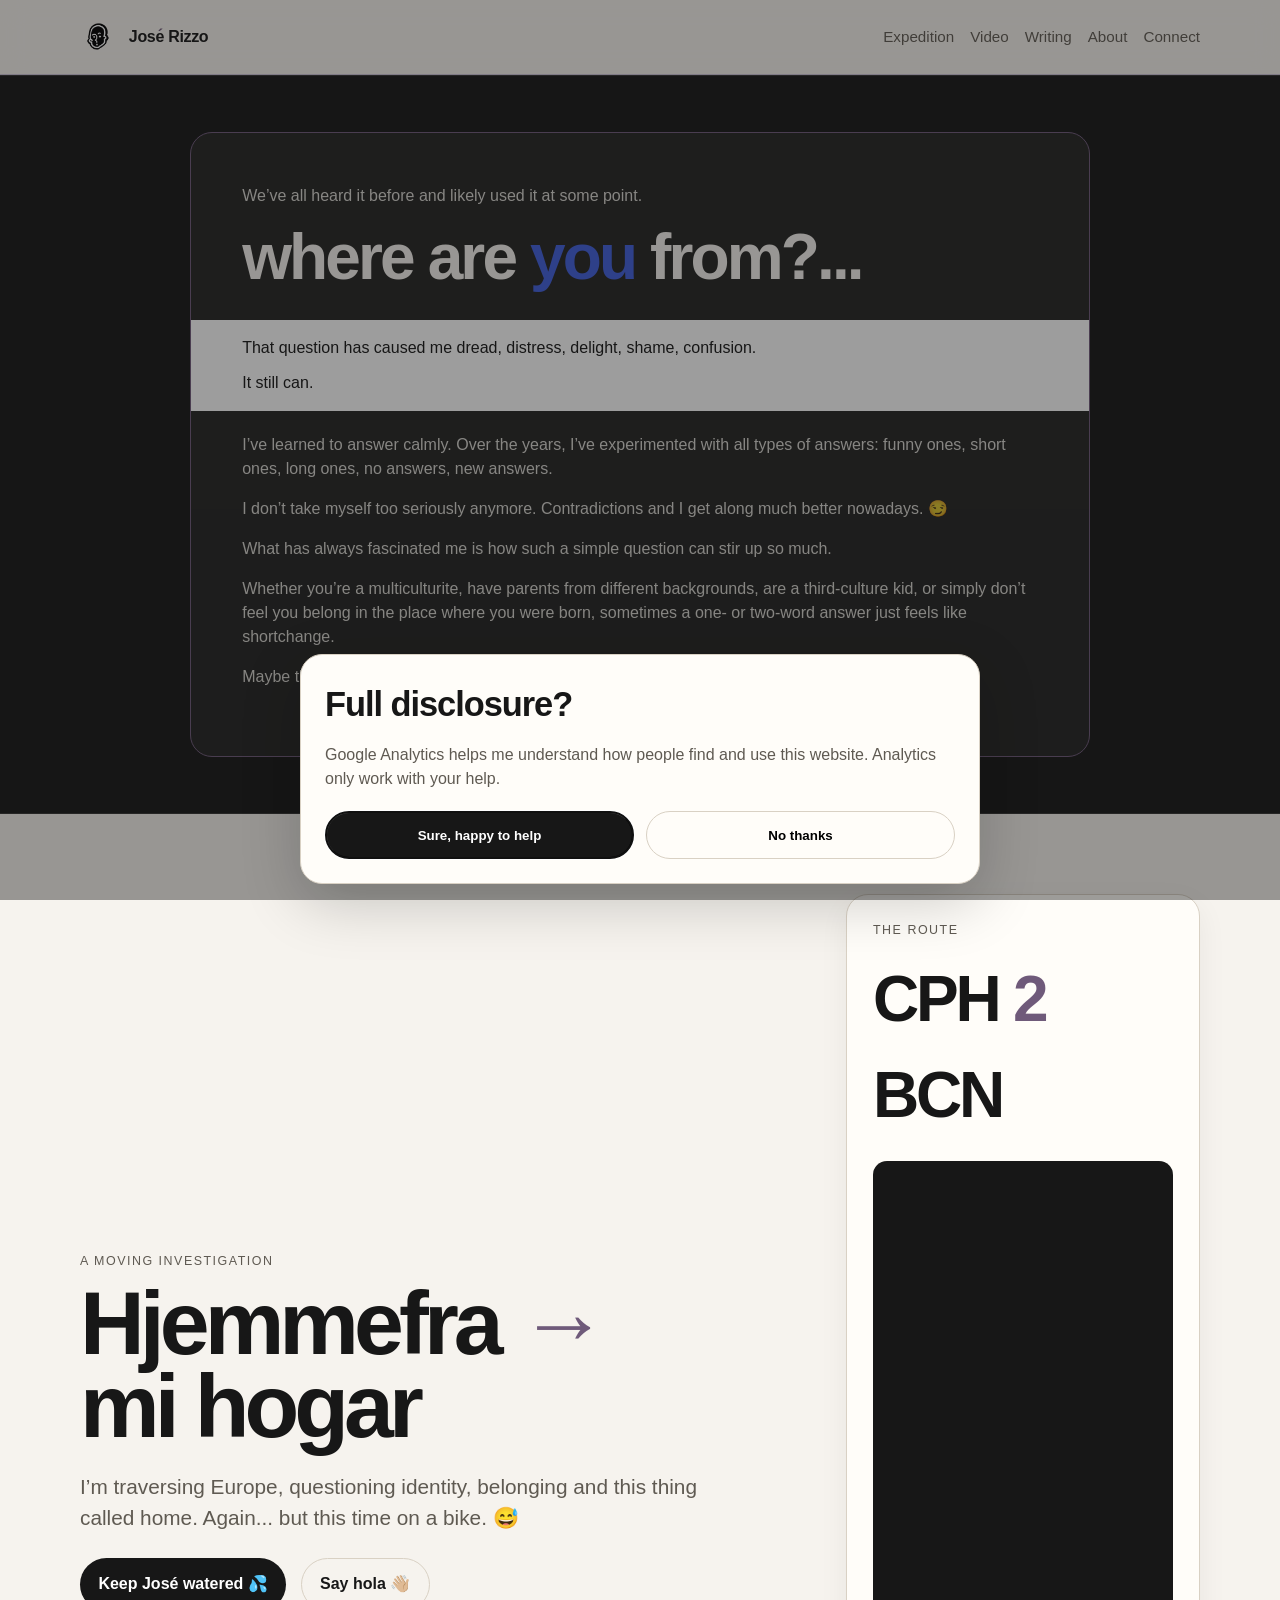
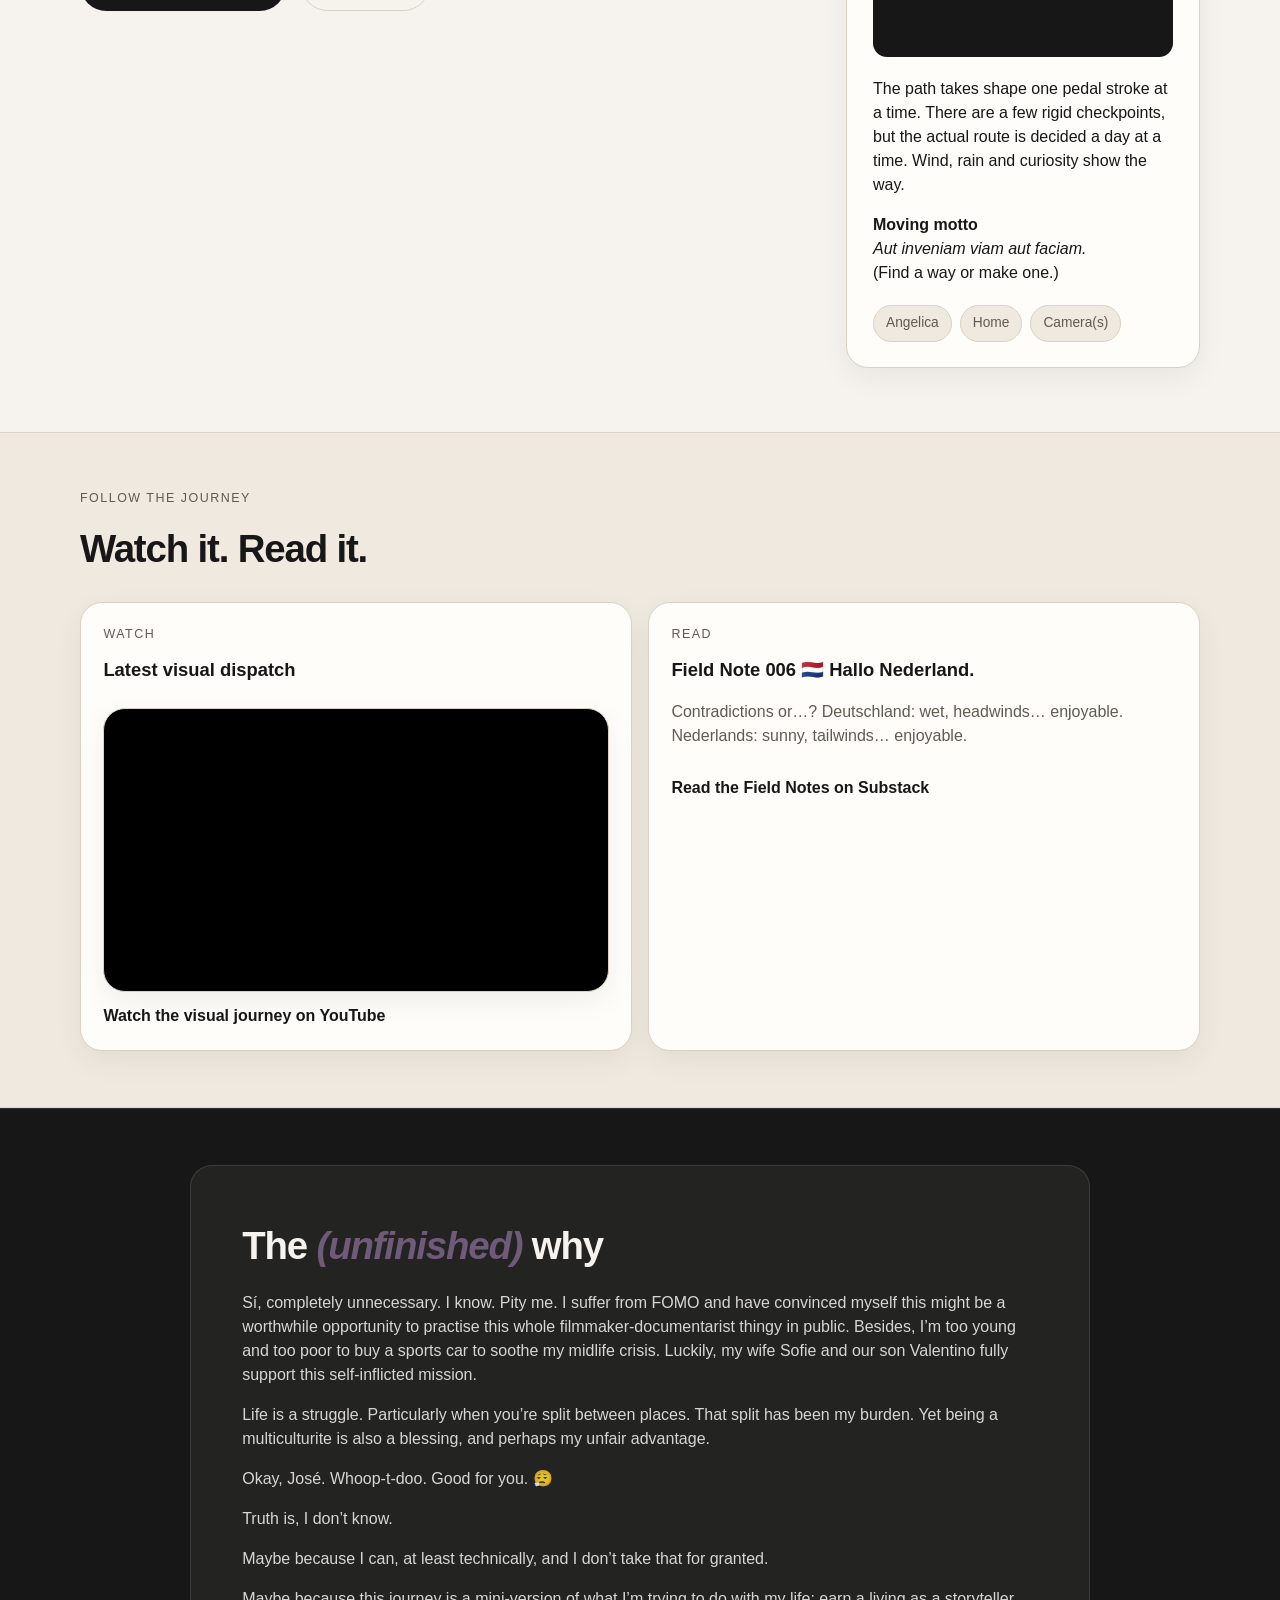
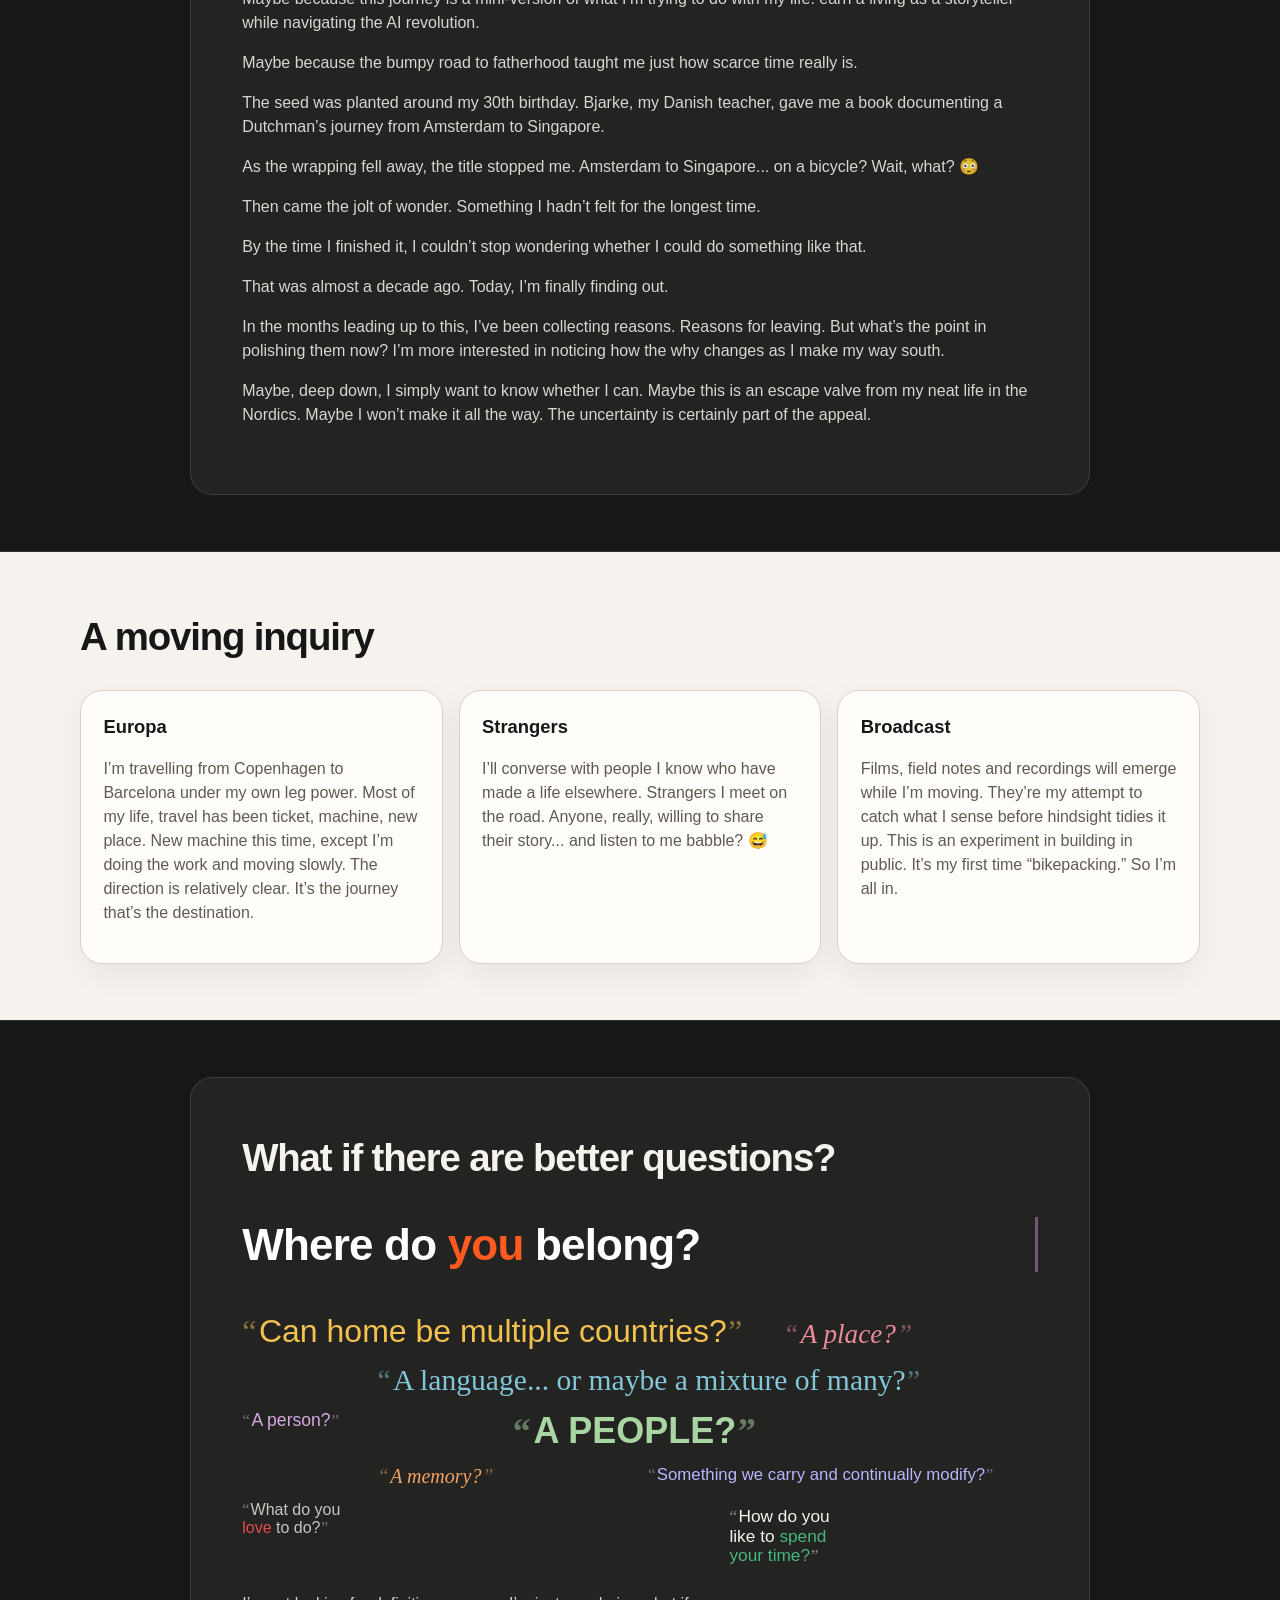
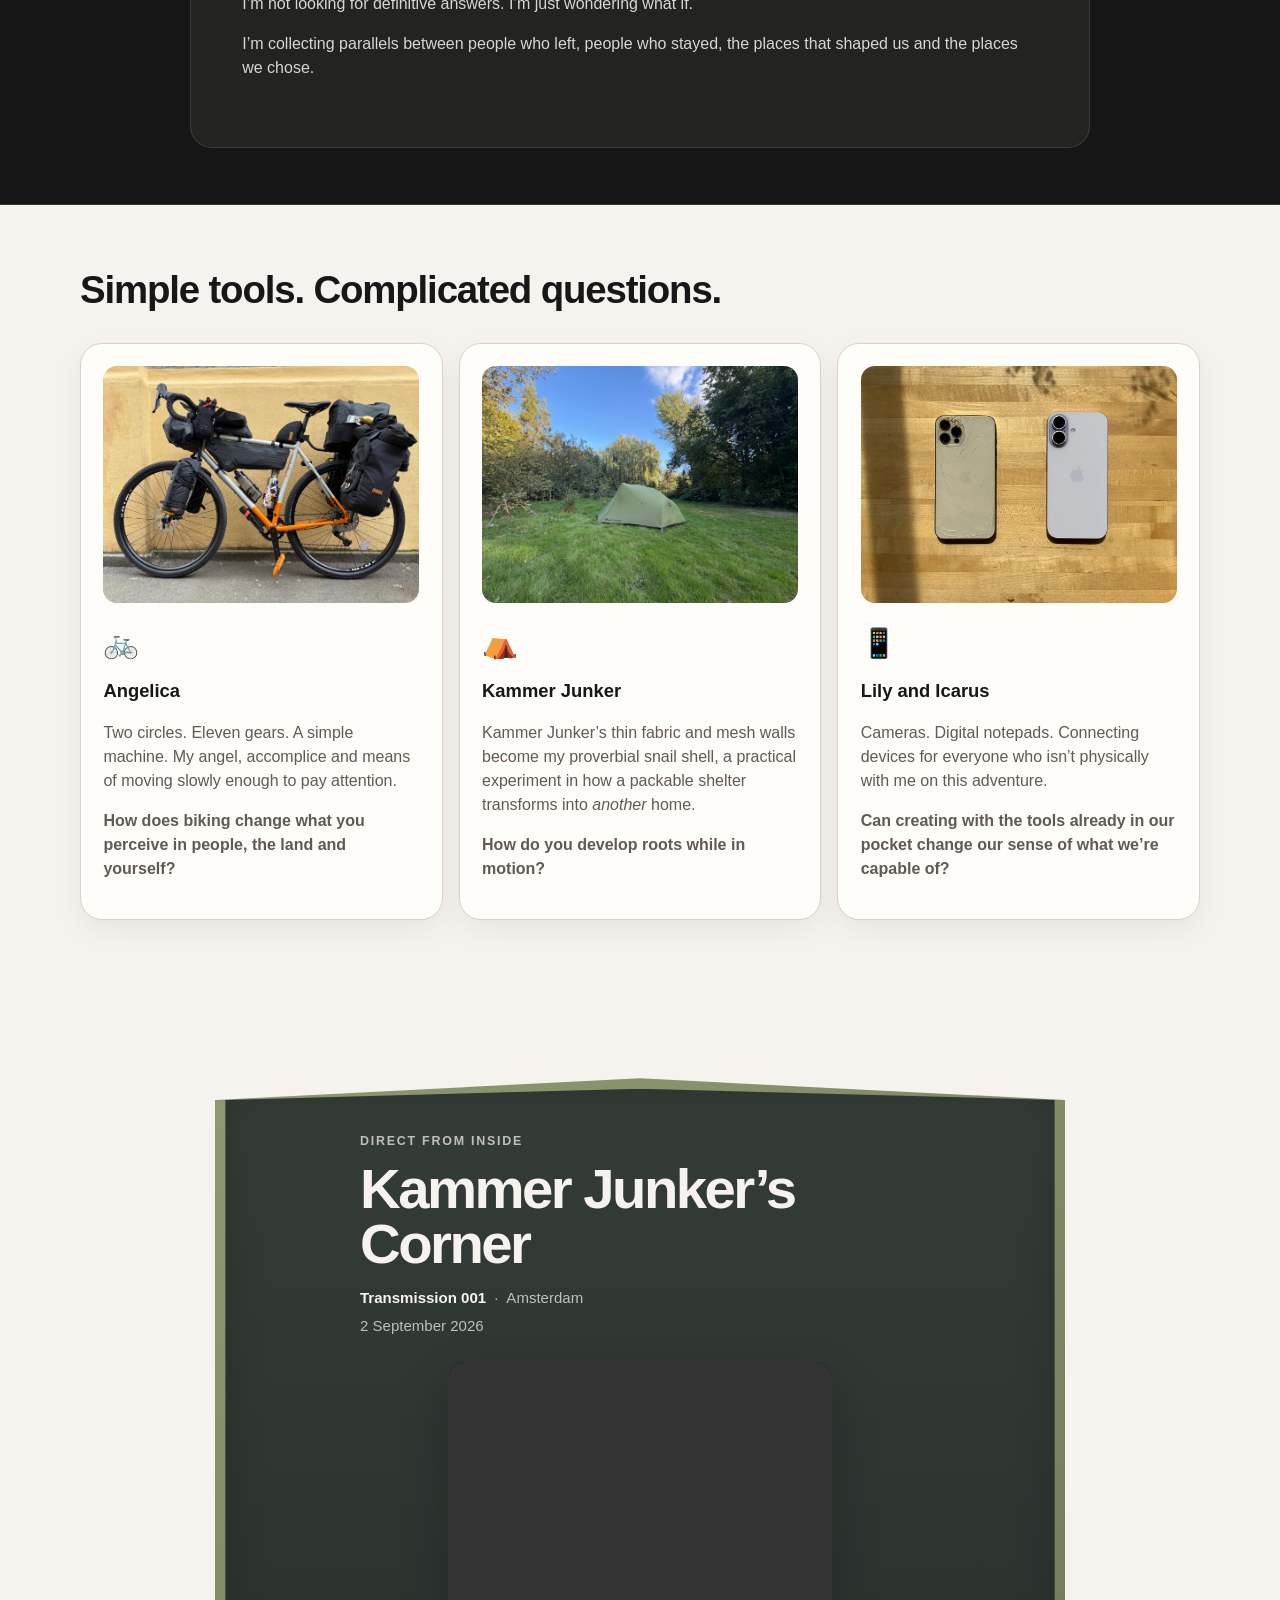
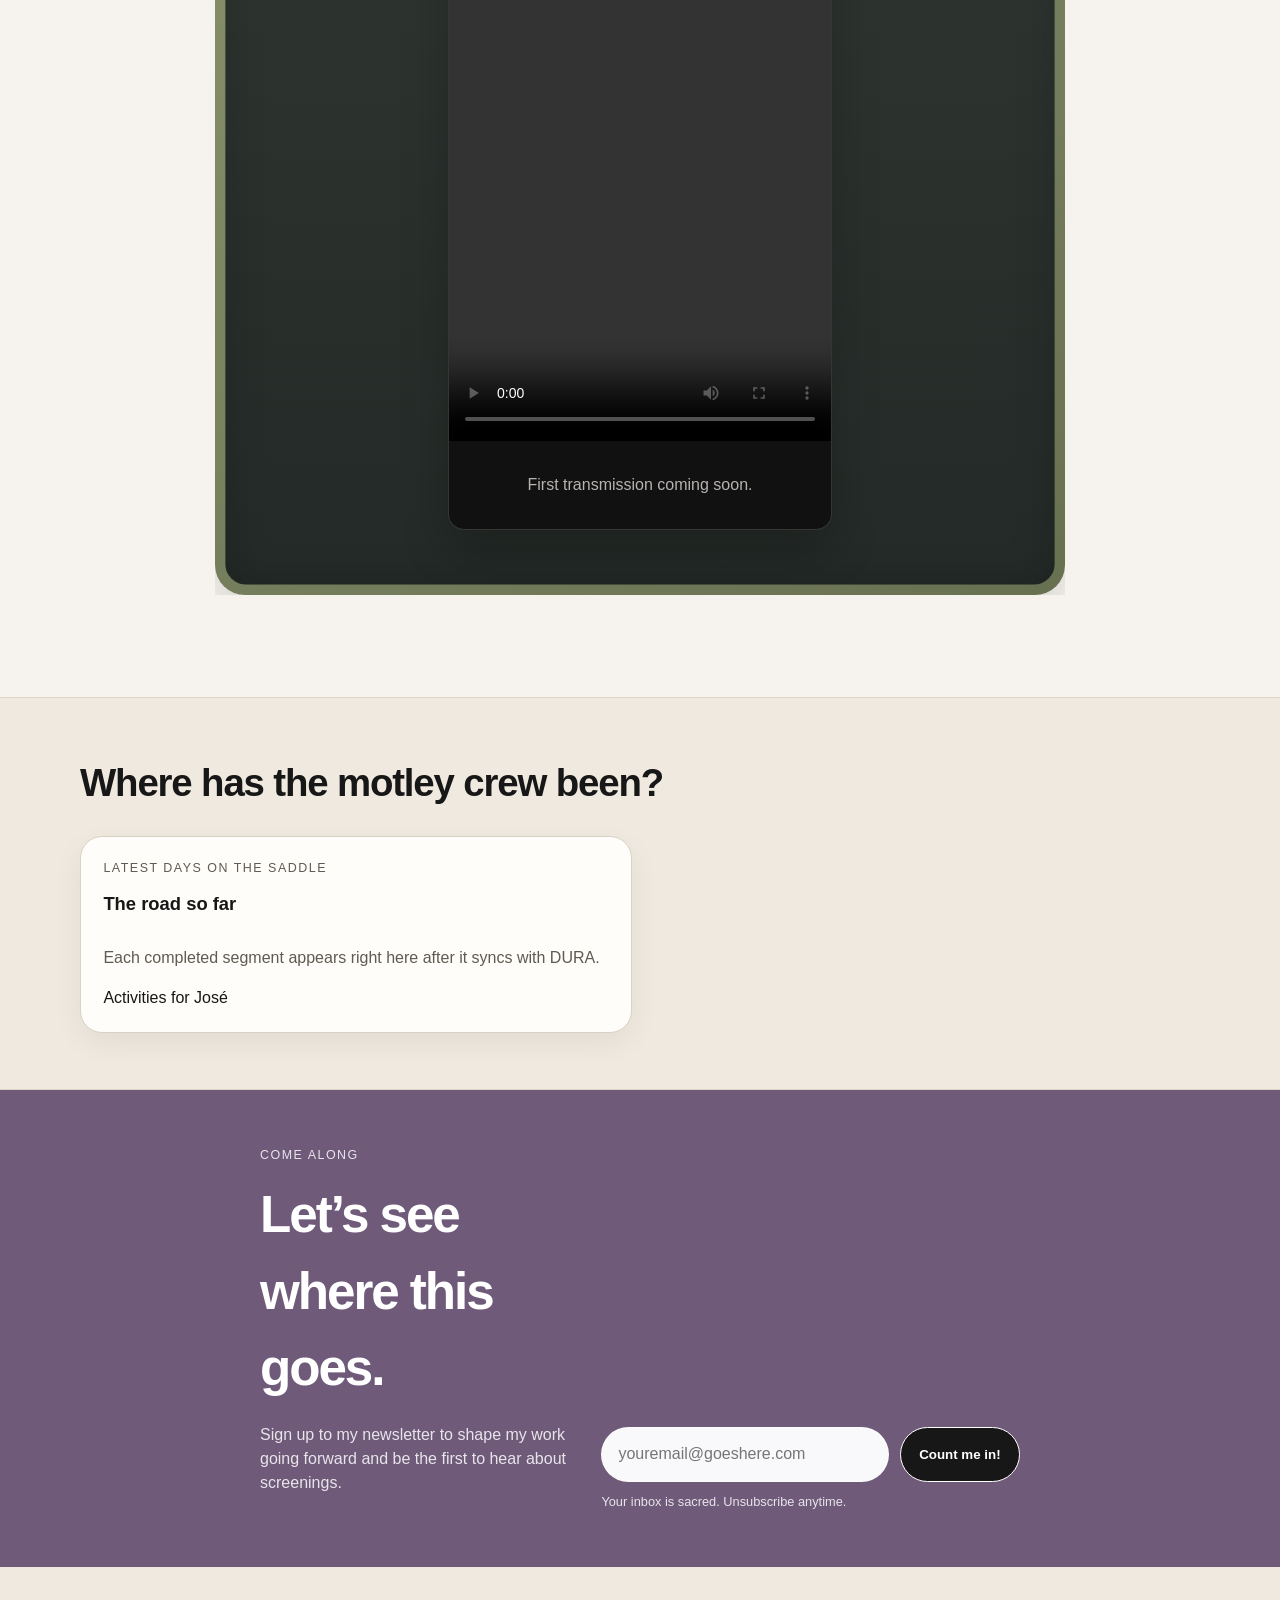
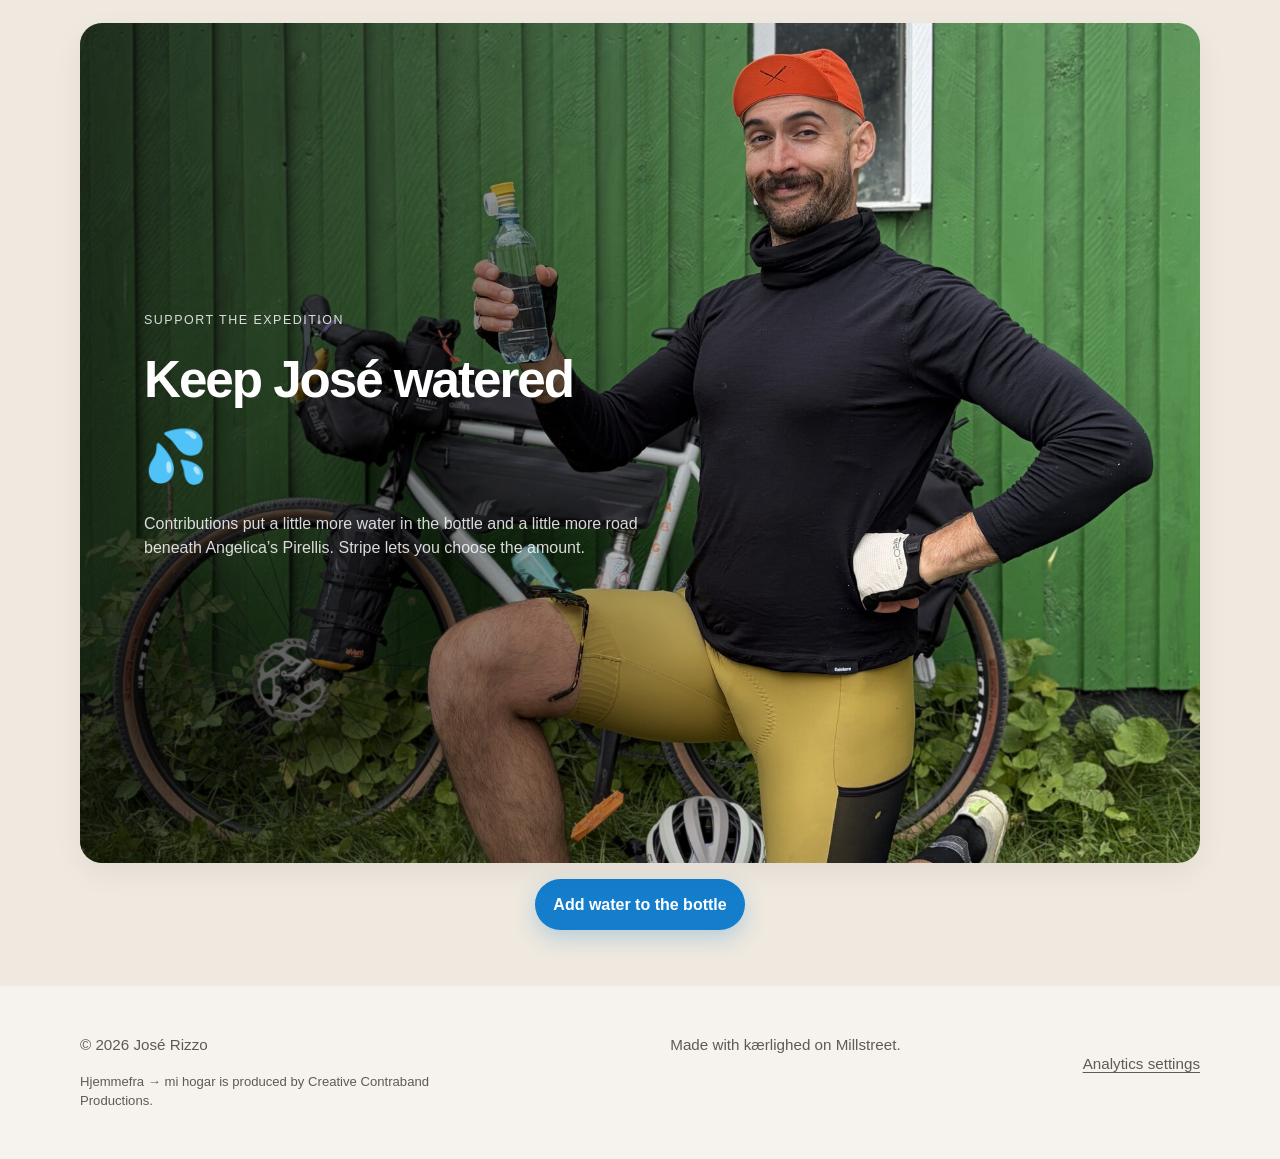
==== commit 5053d08d: "Publish Kammer Junker's Corner" ====
--- a/expedition.html
+++ b/expedition.html
@@ -1 +1 @@
-<!DOCTYPE html><html lang="en"><head><meta charset="UTF-8" /><meta name="viewport" content="width=device-width, initial-scale=1.0" /><meta http-equiv="X-UA-Compatible" content="IE=edge"><title>Hjemmefra → mi hogar | José Rizzo</title><meta name="description" content="Hjemmefra → mi hogar: José Rizzo cycles from Copenhagen to Barcelona, exploring home, identity and belonging along the way." /><link rel="canonical" href="https://joserizzo.com/expedition.html"><meta property="og:type" content="website"><meta property="og:title" content="Hjemmefra → mi hogar | José Rizzo"><meta property="og:description" content="A bicycle expedition from Copenhagen to Barcelona exploring home, identity and belonging."><meta property="og:url" content="https://joserizzo.com/expedition.html"><meta property="og:image" content="https://joserizzo.com/images/keep-jose-watered.jpg"><meta property="og:image:alt" content="José beside his loaded bicycle, raising a water bottle"><meta name="twitter:card" content="summary_large_image"><meta name="twitter:title" content="Hjemmefra → mi hogar | José Rizzo"><meta name="twitter:description" content="CPH → BCN by bicycle, exploring home, identity and belonging."><meta name="twitter:image" content="https://joserizzo.com/images/keep-jose-watered.jpg"><link rel="icon" type="image/png" sizes="32x32" href="/favicon-32.png"><link rel="icon" type="image/png" sizes="64x64" href="/favicon-64.png"><link rel="apple-touch-icon" sizes="180x180" href="/apple-touch-icon.png"><link rel="stylesheet" href="style.css" /><link rel="stylesheet" href="kjc.css" /><script src="analytics-consent.js" defer></script><style>#question .container{border-color:var(--accent-soft)}.expedition-pills a{color:inherit;text-decoration:none}.expedition-route-media{margin:1.1rem 0 1.25rem}.expedition-route-video{display:block;width:100%;max-height:31rem;aspect-ratio:512/910;object-fit:contain;background:#171717;border-radius:calc(var(--radius) - 8px)}.expedition-route-two{color:var(--accent-soft)}.expedition-tool-image{display:block;width:100%;aspect-ratio:4/3;object-fit:cover;border-radius:calc(var(--radius) - 8px);margin:0 0 1.15rem}#lily-and-icarus .expedition-tool-image{object-position:center}#angelica,#kammer-junker,#lily-and-icarus{scroll-margin-top:6rem}.brand-e-accent{position:relative;display:inline-block}.brand-e-accent::after{content:"´";position:absolute;left:.14em;top:-.08em;color:var(--accent-soft);font-weight:inherit;pointer-events:none}.expedition-question-intro{margin:0 0 .9rem;opacity:0;animation:originCopyFade 700ms 4.1s ease both}.expedition-question-body{opacity:0;animation:originBodyFade 750ms 5.5s ease both}.expedition-question-reaction{margin:1.35rem calc(-1 * clamp(1.5rem,4vw,3.25rem));padding:1rem clamp(1.5rem,4vw,3.25rem);background:#fff;color:var(--text)!important}.expedition-question-reaction .reaction-last{display:block;margin-top:.7rem}.expedition-origin-head{overflow:hidden;padding-bottom:.18em}.expedition-origin-question{text-transform:none;line-height:1.08;padding-bottom:.06em}.expedition-origin-question span{display:inline-block}.origin-where{animation:originFromRight 780ms cubic-bezier(.16,.84,.24,1) both}.origin-you{animation:originFromTop 820ms 320ms cubic-bezier(.16,.84,.24,1) both,originYouColor 1600ms 1200ms ease-in-out both}.origin-from{animation:originFromLeft 800ms 2.95s cubic-bezier(.16,.84,.24,1) both}.question-love{color:#e84a4a}.expedition-question-cloud .question-time{color:inherit!important;transform:translate(22rem,.4rem);transform-origin:left center;margin-top:1.35rem;font-size:1.08em}.question-time-accent{color:#45B97C}.unfinished-why{color:var(--accent-soft)}@keyframes originFromRight{from{opacity:0;transform:translateX(65vw)}to{opacity:1;transform:translateX(0)}}@keyframes originFromLeft{from{opacity:0;transform:translateX(-65vw)}to{opacity:1;transform:translateX(0)}}@keyframes originFromTop{from{opacity:0;transform:translateY(-30vh)}to{opacity:1;transform:translateY(0)}}@keyframes originYouColor{0%{color:inherit}18%{color:#ff6b35}36%{color:#f26a5a}54%{color:#e84a8a}72%{color:#f3a93b}86%{color:#ffd447}100%{color:#405FDC}}@keyframes originCopyFade{from{opacity:0;transform:translateY(.35rem)}to{opacity:1;transform:translateY(0)}}@keyframes originBodyFade{from{opacity:0}to{opacity:1}}@media(max-width:700px){.expedition-question-cloud .question-time{color:inherit!important;transform:translate(12.5rem,-2.4rem);width:10.5rem;max-width:10.5rem;text-align:left;font-size:1.12em}.expedition-question-cloud .question-time .question-time-accent{color:#45B97C}}@media(prefers-reduced-motion:reduce){.origin-where,.origin-you,.origin-from,.expedition-question-intro,.expedition-question-body{animation:none;opacity:1}.origin-you{color:#405FDC}}</style></head><body><header class="site-header"><div class="container nav"><a href="index.html" class="brand"><img src="images/jr-mark.png" alt="JR mark" class="brand-mark" /><span>Jos<span class="brand-e-accent">e</span> Rizzo</span></a><nav class="nav-links" aria-label="Primary navigation"><a href="expedition.html" aria-current="page">Expedition</a><a href="index.html#video">Video</a><a href="index.html#writing">Writing</a><a href="index.html#about">About</a><a href="index.html#connect">Connect</a></nav></div></header><main><section id="question" class="section expedition-dark"><div class="container narrow"><p class="expedition-question-intro">We’ve all heard it before and likely used it at some point.</p><div class="section-head expedition-origin-head"><h1 class="page-title expedition-origin-question" aria-label="where are you from?"><span class="origin-where">where are</span> <span class="origin-you">you</span> <span class="origin-from">from?...</span></h1></div><div class="expedition-question-body"><p class="expedition-question-reaction">That question has caused me dread, distress, delight, shame, confusion.<span class="reaction-last">It still can.</span></p><p>I’ve learned to answer calmly. Over the years, I’ve experimented with all types of answers: funny ones, short ones, long ones, no answers, new answers.</p><p>I don’t take myself too seriously anymore. Contradictions and I get along much better nowadays. 😏</p><p>What has always fascinated me is how such a simple question can stir up so much.</p><p>Whether you’re a multiculturite, have parents from different backgrounds, are a third-culture kid, or simply don’t feel you belong in the place where you were born, sometimes a one- or two-word answer just feels like shortchange.</p><p>Maybe that’s a José problem. I don’t know.</p></div></div></section><section class="expedition-hero"><div class="container expedition-hero-grid"><div><p class="section-label">A moving investigation</p><h2 class="expedition-title">Hjemmefra <span class="expedition-arrow" aria-hidden="true">→</span> mi hogar</h2><p class="expedition-lead">I’m traversing Europe, questioning identity, belonging and this thing called home. Again... but this time on a bike. 😅</p><div class="hero-actions"><a class="button button-primary" href="#support">Keep José watered 💦</a><a class="button button-secondary" href="mailto:jose@joserizzo.com?subject=Hjemmefra%20%E2%86%92%20mi%20hogar">Say hola 👋🏼</a></div></div><aside class="expedition-route-card" aria-label="Expedition route and equipment"><p class="section-label">The route</p><p class="expedition-route">CPH <span class="expedition-route-two" aria-hidden="true">2</span> BCN</p><div class="expedition-route-media"><video class="expedition-route-video" autoplay muted playsinline preload="metadata" aria-label="Animated route from Copenhagen to Barcelona"><source src="images/hjemefra-route-study-01%203.mp4" type="video/mp4"></video></div><p class="expedition-route-note">The path takes shape one pedal stroke at a time. There are a few rigid checkpoints, but the actual route is decided a day at a time. Wind, rain and curiosity show the way.</p><p class="expedition-route-note"><strong>Moving motto</strong><br><span lang="la"><em>Aut inveniam viam aut faciam.</em></span><br><span>(Find a way or make one.)</span></p><div class="expedition-pills" aria-label="Expedition essentials"><span><a href="#angelica">Angelica</a></span><span><a href="#kammer-junker">Home</a></span><span><a href="#lily-and-icarus">Camera(s)</a></span></div></aside></div></section><section id="road" class="section section-alt"><div class="container"><div class="section-head"><p class="section-label">Follow the journey</p><h2>Watch it. Read it.</h2></div><div class="cards"><article class="card"><p class="section-label">Watch</p><h3 id="latest-expedition-video-title">Latest visual dispatch</h3><div class="video-frame"><iframe id="latest-expedition-video-iframe" src="" title="Latest expedition video" frameborder="0" allow="accelerometer; clipboard-write; encrypted-media; gyroscope; picture-in-picture; web-share" allowfullscreen></iframe></div><a class="text-link" href="https://www.youtube.com/playlist?list=PLJ0_ZP06xQl4" target="_blank" rel="noopener noreferrer">Watch the visual journey on YouTube</a></article><article class="card"><p class="section-label">Read</p><h3>Field Note 006 🇳🇱 Hallo Nederland.</h3><p>Contradictions or…? Deutschland: wet, headwinds… enjoyable. Nederlands: sunny, tailwinds… enjoyable.</p><a class="text-link" href="https://culturalcontraband.substack.com/s/hjemmefra-mi-hogar" target="_blank" rel="noopener noreferrer">Read the Field Notes on Substack</a></article></div></div></section><section id="why" class="section expedition-dark"><div class="container narrow"><div class="section-head"><h2>The <em class="unfinished-why">(unfinished)</em> why</h2></div><p>Sí, completely unnecessary. I know. Pity me. I suffer from FOMO and have convinced myself this might be a worthwhile opportunity to practise this whole filmmaker-documentarist thingy in public. Besides, I’m too young and too poor to buy a sports car to soothe my midlife crisis. Luckily, my wife Sofie and our son Valentino fully support this self-inflicted mission.</p><p>Life is a struggle. Particularly when you’re split between places. That split has been my burden. Yet being a multiculturite is also a blessing, and perhaps my unfair advantage.</p><p>Okay, José. Whoop-t-doo. Good for you. 😮‍💨</p><p>Truth is, I don’t know.</p><p>Maybe because I can, at least technically, and I don’t take that for granted.</p><p>Maybe because this journey is a mini-version of what I’m trying to do with my life: earn a living as a storyteller while navigating the AI revolution.</p><p>Maybe because the bumpy road to fatherhood taught me just how scarce time really is.</p><p>The seed was planted around my 30th birthday. Bjarke, my Danish teacher, gave me a book documenting a Dutchman’s journey from Amsterdam to Singapore.</p><p>As the wrapping fell away, the title stopped me. Amsterdam to Singapore... on a bicycle? Wait, what? 😳</p><p>Then came the jolt of wonder. Something I hadn’t felt for the longest time.</p><p>By the time I finished it, I couldn’t stop wondering whether I could do something like that.</p><p>That was almost a decade ago. Today, I’m finally finding out.</p><p>In the months leading up to this, I’ve been collecting reasons. Reasons for leaving. But what’s the point in polishing them now? I’m more interested in noticing how the why changes as I make my way south.</p><p>Maybe, deep down, I simply want to know whether I can. Maybe this is an escape valve from my neat life in the Nordics. Maybe I won’t make it all the way. The uncertainty is certainly part of the appeal.</p></div></section><section id="what" class="section"><div class="container"><div class="section-head"><h2>A moving inquiry</h2></div><div class="expedition-grid"><article class="card"><h3>Europa</h3><p>I’m travelling from Copenhagen to Barcelona under my own leg power. Most of my life, travel has been ticket, machine, new place. New machine this time, except I’m doing the work and moving slowly. The direction is relatively clear. It’s the journey that’s the destination.</p></article><article class="card"><h3>Strangers</h3><p>I’ll converse with people I know who have made a life elsewhere. Strangers I meet on the road. Anyone, really, willing to share their story... and listen to me babble? 😅</p></article><article class="card"><h3>Broadcast</h3><p>Films, field notes and recordings will emerge while I’m moving. They’re my attempt to catch what I sense before hindsight tidies it up. This is an experiment in building in public. It’s my first time “bikepacking.” So I’m all in.</p></article></div></div></section><section id="belonging" class="section expedition-dark"><div class="container narrow"><div class="section-head"><h2>What if there are better questions?</h2></div><div class="expedition-question" aria-label="Where do you belong?"><p class="expedition-typewriter" aria-hidden="true">Where do <span class="reader-you">you</span> belong?</p></div><div class="expedition-question-cloud" aria-label="Better questions for meeting people"><p>Can home be multiple countries?</p><p>A place?</p><p>A language... or maybe a mixture of many?</p><p>A person?</p><p>A people?</p><p>A memory?</p><p>Something we carry and continually modify?</p><p>What do you <span class="question-love">love</span> to do?</p><p class="question-time"><span>How do you like to</span> <span class="question-time-accent">spend your time?</span></p></div><p>I’m not looking for definitive answers. I’m just wondering what if.</p><p>I’m collecting parallels between people who left, people who stayed, the places that shaped us and the places we chose.</p></div></section><section id="how" class="section"><div class="container"><div class="section-head"><h2>Simple tools. Complicated questions.</h2></div><div class="expedition-grid expedition-grid-three"><article class="card" id="angelica"><img class="expedition-tool-image" src="images/IMG_5264.jpeg" alt="Angelica, the loaded expedition bicycle, against a warm yellow wall" loading="lazy"><p class="expedition-card-icon" aria-hidden="true">🚲</p><h3>Angelica</h3><p>Two circles. Eleven gears. A simple machine. My angel, accomplice and means of moving slowly enough to pay attention.</p><p><strong>How does biking change what you perceive in people, the land and yourself?</strong></p></article><article class="card" id="kammer-junker"><img class="expedition-tool-image" src="images/IMG_5856.jpeg" alt="Kammer Junker pitched in a green garden" loading="lazy"><p class="expedition-card-icon" aria-hidden="true">⛺</p><h3>Kammer Junker</h3><p>Kammer Junker’s thin fabric and mesh walls become my proverbial snail shell, a practical experiment in how a packable shelter transforms into <em>another</em> home.</p><p><strong>How do you develop roots while in motion?</strong></p></article><article class="card" id="lily-and-icarus"><img class="expedition-tool-image" src="images/IMG_0211.jpeg" alt="Icarus and Lily resting side by side on a sunlit wooden surface" loading="lazy"><p class="expedition-card-icon" aria-hidden="true">📱</p><h3>Lily and Icarus</h3><p>Cameras. Digital notepads. Connecting devices for everyone who isn’t physically with me on this adventure.</p><p><strong>Can creating with the tools already in our pocket change our sense of what we’re capable of?</strong></p></article></div></div></section><section id="kammer-junkers-corner" class="kjc-section kjc-outside" aria-labelledby="kjc-title"><div class="container"><div class="kjc-threshold"><article class="kjc-panel"><header class="kjc-header"><p class="kjc-signal">Direct from inside</p><h2 class="kjc-title" id="kjc-title">Kammer Junker’s Corner</h2><div class="kjc-meta" id="kjc-meta" hidden><span class="kjc-meta-primary" id="kjc-transmission-number">Transmission 001</span><span aria-hidden="true">·</span><span id="kjc-location">Amsterdam</span><time id="kjc-date" datetime="2026-09-02">2 September 2026</time></div></header><p class="kjc-note" id="kjc-note" hidden></p><div class="kjc-video-shell"><video class="kjc-video" id="kjc-video" controls playsinline preload="metadata" aria-label="Latest Kammer Junker’s Corner transmission" hidden>Your browser does not support embedded video.</video><p class="kjc-status" id="kjc-status">First transmission coming soon.</p></div></article></div></div></section><section id="follow" class="section section-alt"><div class="container"><div class="section-head"><h2>Where has the motley crew been?</h2></div><div class="expedition-follow-grid"><article class="card expedition-feature-card"><p class="section-label">Latest days on the saddle</p><h3>The road so far</h3><p>Each completed segment appears right here after it syncs with DURA.</p><div class="expedition-rwgps-widget"><a class="rwgps-widget" href="https://ridewithgps.com/users/10063744" data-rwgps-metric="1" data-rwgps-user-id="10063744" data-rwgps-activities-count="3">Activities for José</a></div><script>(function(d,s){if(!d.getElementById("rwgps-sdk")){var el=d.getElementsByTagName(s)[0],js=d.createElement(s);js.id="rwgps-sdk";js.src="https://ridewithgps.com/javascripts/sdk.js?1786482961047";el.parentNode.insertBefore(js,el);}})(document,"script");</script></article></div></div></section><section id="dispatches" class="section expedition-dispatches"><div class="container narrow"><div class="expedition-dispatches-card"><div><p class="section-label">Come along</p><h2>Let’s see where this goes.</h2><p>Sign up to my newsletter to shape my work going forward and be the first to hear about screenings.</p></div><form action="https://buttondown.com/api/emails/embed-subscribe/joserizzo" method="post" class="expedition-signup-form"><label class="visually-hidden" for="bd-email">Your email address</label><div class="expedition-signup-fields"><input type="email" name="email" id="bd-email" autocomplete="email" placeholder="youremail@goeshere.com" required /><input type="hidden" value="1" name="embed" /><button class="button button-primary" type="submit">Count me in!</button></div><p class="expedition-consent">Your inbox is sacred. Unsubscribe anytime.</p></form></div></div></section><section id="support" class="section expedition-support-section"><div class="container"><div class="expedition-support-visual"><img src="images/keep-jose-watered.jpg" alt="José kneeling beside his loaded bicycle, smiling and raising a water bottle" class="expedition-support-image" /><div class="expedition-support-copy"><p class="section-label">Support the expedition</p><h2>Keep José watered 💦</h2><p>Contributions put a little more water in the bottle and a little more road beneath Angelica’s Pirellis. Stripe lets you choose the amount.</p></div></div><a class="button button-primary expedition-support-button" href="https://buy.stripe.com/8x27sL2Xs1cMfY11uubQY01" target="_blank" rel="noopener noreferrer">Add water to the bottle</a></div></section></main><footer class="site-footer"><div class="container footer-inner"><div><p>© <span id="year"></span> José Rizzo</p><p class="expedition-legal">Hjemmefra → mi hogar is produced by Creative Contraband Productions.</p></div><p class="millstreet">Made with kærlighed on Millstreet.</p></div></footer><script>document.getElementById("year").textContent=new Date().getFullYear();async function loadLatestExpeditionVideo(){const endpoint="https://primus.jiprizzo.workers.dev";const titleEl=document.getElementById("latest-expedition-video-title");const iframeEl=document.getElementById("latest-expedition-video-iframe");try{const res=await fetch(endpoint);const data=await res.json();titleEl.textContent=data.title;iframeEl.src=`${data.embedUrl}?rel=0`;}catch(error){console.error("Failed to load latest expedition video:",error);titleEl.textContent="Latest visual dispatch";}}loadLatestExpeditionVideo();async function loadLatestKjcTransmission(){const endpoint="https://kjc-field-station.jiprizzo.workers.dev/api/latest";const video=document.getElementById("kjc-video");const status=document.getElementById("kjc-status");try{const response=await fetch(endpoint,{cache:"no-store"});if(!response.ok)throw new Error(`KJC endpoint returned ${response.status}`);const data=await response.json();document.getElementById("kjc-transmission-number").textContent=`Transmission ${data.number}`;document.getElementById("kjc-location").textContent=data.location;const date=document.getElementById("kjc-date");date.dateTime=data.date;date.textContent=new Intl.DateTimeFormat("en-GB",{day:"numeric",month:"long",year:"numeric",timeZone:"UTC"}).format(new Date(`${data.date}T00:00:00Z`));const note=document.getElementById("kjc-note");if(data.note){note.textContent=data.note;note.hidden=false;}document.getElementById("kjc-meta").hidden=false;video.src=data.videoUrl;video.hidden=false;status.hidden=true;}catch(error){console.info("KJC transmission is not published yet:",error);}}loadLatestKjcTransmission();</script></body></html>
+<!DOCTYPE html><html lang="en"><head><meta charset="UTF-8" /><meta name="viewport" content="width=device-width, initial-scale=1.0" /><meta http-equiv="X-UA-Compatible" content="IE=edge"><title>Hjemmefra → mi hogar | José Rizzo</title><meta name="description" content="Hjemmefra → mi hogar: José Rizzo cycles from Copenhagen to Barcelona, exploring home, identity and belonging along the way." /><link rel="canonical" href="https://joserizzo.com/expedition.html"><meta property="og:type" content="website"><meta property="og:title" content="Hjemmefra → mi hogar | José Rizzo"><meta property="og:description" content="A bicycle expedition from Copenhagen to Barcelona exploring home, identity and belonging."><meta property="og:url" content="https://joserizzo.com/expedition.html"><meta property="og:image" content="https://joserizzo.com/images/keep-jose-watered.jpg"><meta property="og:image:alt" content="José beside his loaded bicycle, raising a water bottle"><meta name="twitter:card" content="summary_large_image"><meta name="twitter:title" content="Hjemmefra → mi hogar | José Rizzo"><meta name="twitter:description" content="CPH → BCN by bicycle, exploring home, identity and belonging."><meta name="twitter:image" content="https://joserizzo.com/images/keep-jose-watered.jpg"><link rel="icon" type="image/png" sizes="32x32" href="/favicon-32.png"><link rel="icon" type="image/png" sizes="64x64" href="/favicon-64.png"><link rel="apple-touch-icon" sizes="180x180" href="/apple-touch-icon.png"><link rel="stylesheet" href="style.css" /><link rel="stylesheet" href="kjc.css" /><script src="analytics-consent.js?rev=d57a564" defer></script><style>#question .container{border-color:var(--accent-soft)}.expedition-pills a{color:inherit;text-decoration:none}.expedition-route-media{margin:1.1rem 0 1.25rem}.expedition-route-video{display:block;width:100%;max-height:31rem;aspect-ratio:512/910;object-fit:contain;background:#171717;border-radius:calc(var(--radius) - 8px)}.expedition-route-two{color:var(--accent-soft)}.expedition-tool-image{display:block;width:100%;aspect-ratio:4/3;object-fit:cover;border-radius:calc(var(--radius) - 8px);margin:0 0 1.15rem}#lily-and-icarus .expedition-tool-image{object-position:center}#angelica,#kammer-junker,#lily-and-icarus{scroll-margin-top:6rem}.brand-e-accent{position:relative;display:inline-block}.brand-e-accent::after{content:"´";position:absolute;left:.14em;top:-.08em;color:var(--accent-soft);font-weight:inherit;pointer-events:none}.expedition-question-intro{margin:0 0 .9rem;opacity:0;animation:originCopyFade 700ms 4.1s ease both}.expedition-question-body{opacity:0;animation:originBodyFade 750ms 5.5s ease both}.expedition-question-reaction{margin:1.35rem calc(-1 * clamp(1.5rem,4vw,3.25rem));padding:1rem clamp(1.5rem,4vw,3.25rem);background:#fff;color:var(--text)!important}.expedition-question-reaction .reaction-last{display:block;margin-top:.7rem}.expedition-origin-head{overflow:hidden;padding-bottom:.18em}.expedition-origin-question{text-transform:none;line-height:1.08;padding-bottom:.06em}.expedition-origin-question span{display:inline-block}.origin-where{animation:originFromRight 780ms cubic-bezier(.16,.84,.24,1) both}.origin-you{animation:originFromTop 820ms 320ms cubic-bezier(.16,.84,.24,1) both,originYouColor 1600ms 1200ms ease-in-out both}.origin-from{animation:originFromLeft 800ms 2.95s cubic-bezier(.16,.84,.24,1) both}.question-love{color:#e84a4a}.expedition-question-cloud .question-time{color:inherit!important;transform:translate(22rem,.4rem);transform-origin:left center;margin-top:1.35rem;font-size:1.08em}.question-time-accent{color:#45B97C}.unfinished-why{color:var(--accent-soft)}@keyframes originFromRight{from{opacity:0;transform:translateX(65vw)}to{opacity:1;transform:translateX(0)}}@keyframes originFromLeft{from{opacity:0;transform:translateX(-65vw)}to{opacity:1;transform:translateX(0)}}@keyframes originFromTop{from{opacity:0;transform:translateY(-30vh)}to{opacity:1;transform:translateY(0)}}@keyframes originYouColor{0%{color:inherit}18%{color:#ff6b35}36%{color:#f26a5a}54%{color:#e84a8a}72%{color:#f3a93b}86%{color:#ffd447}100%{color:#405FDC}}@keyframes originCopyFade{from{opacity:0;transform:translateY(.35rem)}to{opacity:1;transform:translateY(0)}}@keyframes originBodyFade{from{opacity:0}to{opacity:1}}@media(max-width:700px){#belonging .expedition-question-cloud{grid-template-columns:repeat(4,minmax(0,1fr));gap:1rem .7rem}#belonging .expedition-question-cloud p:nth-child(6){transform:translate(-.55rem,0)}#belonging .expedition-question-cloud p:nth-child(8){grid-column:1/3;width:auto;max-width:none;font-size:1.02rem;line-height:1.15;transform:translate(-.15rem,.35rem)}#belonging .expedition-question-cloud .question-time{grid-column:2/5;color:inherit!important;transform:translate(2.6rem,-2.35rem);width:calc(100% - 2.6rem);max-width:none;margin-top:.1rem;text-align:left;font-size:1.05rem;line-height:1.15}#belonging .expedition-question-cloud .question-time span{display:inline}#belonging .expedition-question-cloud .question-time .question-time-accent{color:#45B97C}}@media(prefers-reduced-motion:reduce){.origin-where,.origin-you,.origin-from,.expedition-question-intro,.expedition-question-body{animation:none;opacity:1}.origin-you{color:#405FDC}}</style></head><body><header class="site-header"><div class="container nav"><a href="index.html" class="brand"><img src="images/jr-mark.png" alt="JR mark" class="brand-mark" /><span>Jos<span class="brand-e-accent">e</span> Rizzo</span></a><nav class="nav-links" aria-label="Primary navigation"><a href="expedition.html" aria-current="page">Expedition</a><a href="index.html#video">Video</a><a href="index.html#writing">Writing</a><a href="index.html#about">About</a><a href="index.html#connect">Connect</a></nav></div></header><main><section id="question" class="section expedition-dark"><div class="container narrow"><p class="expedition-question-intro">We’ve all heard it before and likely used it at some point.</p><div class="section-head expedition-origin-head"><h1 class="page-title expedition-origin-question" aria-label="where are you from?"><span class="origin-where">where are</span> <span class="origin-you">you</span> <span class="origin-from">from?...</span></h1></div><div class="expedition-question-body"><p class="expedition-question-reaction">That question has caused me dread, distress, delight, shame, confusion.<span class="reaction-last">It still can.</span></p><p>I’ve learned to answer calmly. Over the years, I’ve experimented with all types of answers: funny ones, short ones, long ones, no answers, new answers.</p><p>I don’t take myself too seriously anymore. Contradictions and I get along much better nowadays. 😏</p><p>What has always fascinated me is how such a simple question can stir up so much.</p><p>Whether you’re a multiculturite, have parents from different backgrounds, are a third-culture kid, or simply don’t feel you belong in the place where you were born, sometimes a one- or two-word answer just feels like shortchange.</p><p>Maybe that’s a José problem. I don’t know.</p></div></div></section><section class="expedition-hero"><div class="container expedition-hero-grid"><div><p class="section-label">A moving investigation</p><h2 class="expedition-title">Hjemmefra <span class="expedition-arrow" aria-hidden="true">→</span> mi hogar</h2><p class="expedition-lead">I’m traversing Europe, questioning identity, belonging and this thing called home. Again... but this time on a bike. 😅</p><div class="hero-actions"><a class="button button-primary" href="#support">Keep José watered 💦</a><a class="button button-secondary" href="mailto:jose@joserizzo.com?subject=Hjemmefra%20%E2%86%92%20mi%20hogar">Say hola 👋🏼</a></div></div><aside class="expedition-route-card" aria-label="Expedition route and equipment"><p class="section-label">The route</p><p class="expedition-route">CPH <span class="expedition-route-two" aria-hidden="true">2</span> BCN</p><div class="expedition-route-media"><video class="expedition-route-video" autoplay muted playsinline preload="metadata" aria-label="Animated route from Copenhagen to Barcelona"><source src="images/hjemefra-route-study-01%203.mp4" type="video/mp4"></video></div><p class="expedition-route-note">The path takes shape one pedal stroke at a time. There are a few rigid checkpoints, but the actual route is decided a day at a time. Wind, rain and curiosity show the way.</p><p class="expedition-route-note"><strong>Moving motto</strong><br><span lang="la"><em>Aut inveniam viam aut faciam.</em></span><br><span>(Find a way or make one.)</span></p><div class="expedition-pills" aria-label="Expedition essentials"><span><a href="#angelica">Angelica</a></span><span><a href="#kammer-junker">Home</a></span><span><a href="#lily-and-icarus">Camera(s)</a></span></div></aside></div></section><section id="road" class="section section-alt"><div class="container"><div class="section-head"><p class="section-label">Follow the journey</p><h2>Watch it. Read it.</h2></div><div class="cards"><article class="card"><p class="section-label">Watch</p><h3 id="latest-expedition-video-title">Latest visual dispatch</h3><div class="video-frame"><iframe id="latest-expedition-video-iframe" src="" title="Latest expedition video" frameborder="0" allow="accelerometer; clipboard-write; encrypted-media; gyroscope; picture-in-picture; web-share" allowfullscreen></iframe></div><a class="text-link" href="https://www.youtube.com/playlist?list=PLJ0_ZP06xQl4" target="_blank" rel="noopener noreferrer">Watch the visual journey on YouTube</a></article><article class="card"><p class="section-label">Read</p><h3>Field Note 006 🇳🇱 Hallo Nederland.</h3><p>Contradictions or…? Deutschland: wet, headwinds… enjoyable. Nederlands: sunny, tailwinds… enjoyable.</p><a class="text-link" href="https://culturalcontraband.substack.com/s/hjemmefra-mi-hogar" target="_blank" rel="noopener noreferrer">Read the Field Notes on Substack</a></article></div></div></section><section id="why" class="section expedition-dark"><div class="container narrow"><div class="section-head"><h2>The <em class="unfinished-why">(unfinished)</em> why</h2></div><p>Sí, completely unnecessary. I know. Pity me. I suffer from FOMO and have convinced myself this might be a worthwhile opportunity to practise this whole filmmaker-documentarist thingy in public. Besides, I’m too young and too poor to buy a sports car to soothe my midlife crisis. Luckily, my wife Sofie and our son Valentino fully support this self-inflicted mission.</p><p>Life is a struggle. Particularly when you’re split between places. That split has been my burden. Yet being a multiculturite is also a blessing, and perhaps my unfair advantage.</p><p>Okay, José. Whoop-t-doo. Good for you. 😮‍💨</p><p>Truth is, I don’t know.</p><p>Maybe because I can, at least technically, and I don’t take that for granted.</p><p>Maybe because this journey is a mini-version of what I’m trying to do with my life: earn a living as a storyteller while navigating the AI revolution.</p><p>Maybe because the bumpy road to fatherhood taught me just how scarce time really is.</p><p>The seed was planted around my 30th birthday. Bjarke, my Danish teacher, gave me a book documenting a Dutchman’s journey from Amsterdam to Singapore.</p><p>As the wrapping fell away, the title stopped me. Amsterdam to Singapore... on a bicycle? Wait, what? 😳</p><p>Then came the jolt of wonder. Something I hadn’t felt for the longest time.</p><p>By the time I finished it, I couldn’t stop wondering whether I could do something like that.</p><p>That was almost a decade ago. Today, I’m finally finding out.</p><p>In the months leading up to this, I’ve been collecting reasons. Reasons for leaving. But what’s the point in polishing them now? I’m more interested in noticing how the why changes as I make my way south.</p><p>Maybe, deep down, I simply want to know whether I can. Maybe this is an escape valve from my neat life in the Nordics. Maybe I won’t make it all the way. The uncertainty is certainly part of the appeal.</p></div></section><section id="what" class="section"><div class="container"><div class="section-head"><h2>A moving inquiry</h2></div><div class="expedition-grid"><article class="card"><h3>Europa</h3><p>I’m travelling from Copenhagen to Barcelona under my own leg power. Most of my life, travel has been ticket, machine, new place. New machine this time, except I’m doing the work and moving slowly. The direction is relatively clear. It’s the journey that’s the destination.</p></article><article class="card"><h3>Strangers</h3><p>I’ll converse with people I know who have made a life elsewhere. Strangers I meet on the road. Anyone, really, willing to share their story... and listen to me babble? 😅</p></article><article class="card"><h3>Broadcast</h3><p>Films, field notes and recordings will emerge while I’m moving. They’re my attempt to catch what I sense before hindsight tidies it up. This is an experiment in building in public. It’s my first time “bikepacking.” So I’m all in.</p></article></div></div></section><section id="belonging" class="section expedition-dark"><div class="container narrow"><div class="section-head"><h2>What if there are better questions?</h2></div><div class="expedition-question" aria-label="Where do you belong?"><p class="expedition-typewriter" aria-hidden="true">Where do <span class="reader-you">you</span> belong?</p></div><div class="expedition-question-cloud" aria-label="Better questions for meeting people"><p>Can home be multiple countries?</p><p>A place?</p><p>A language... or maybe a mixture of many?</p><p>A person?</p><p>A people?</p><p>A memory?</p><p>Something we carry and continually modify?</p><p>What do you <span class="question-love">love</span> to do?</p><p class="question-time"><span>How do you like to</span> <span class="question-time-accent">spend your time?</span></p></div><p>I’m not looking for definitive answers. I’m just wondering what if.</p><p>I’m collecting parallels between people who left, people who stayed, the places that shaped us and the places we chose.</p></div></section><section id="how" class="section"><div class="container"><div class="section-head"><h2>Simple tools. Complicated questions.</h2></div><div class="expedition-grid expedition-grid-three"><article class="card" id="angelica"><img class="expedition-tool-image" src="images/IMG_5264.jpeg" alt="Angelica, the loaded expedition bicycle, against a warm yellow wall" loading="lazy"><p class="expedition-card-icon" aria-hidden="true">🚲</p><h3>Angelica</h3><p>Two circles. Eleven gears. A simple machine. My angel, accomplice and means of moving slowly enough to pay attention.</p><p><strong>How does biking change what you perceive in people, the land and yourself?</strong></p></article><article class="card" id="kammer-junker"><img class="expedition-tool-image" src="images/IMG_5856.jpeg" alt="Kammer Junker pitched in a green garden" loading="lazy"><p class="expedition-card-icon" aria-hidden="true">⛺</p><h3>Kammer Junker</h3><p>Kammer Junker’s thin fabric and mesh walls become my proverbial snail shell, a practical experiment in how a packable shelter transforms into <em>another</em> home.</p><p><strong>How do you develop roots while in motion?</strong></p></article><article class="card" id="lily-and-icarus"><img class="expedition-tool-image" src="images/IMG_0211.jpeg" alt="Icarus and Lily resting side by side on a sunlit wooden surface" loading="lazy"><p class="expedition-card-icon" aria-hidden="true">📱</p><h3>Lily and Icarus</h3><p>Cameras. Digital notepads. Connecting devices for everyone who isn’t physically with me on this adventure.</p><p><strong>Can creating with the tools already in our pocket change our sense of what we’re capable of?</strong></p></article></div></div></section><section id="kammer-junkers-corner" class="kjc-section kjc-outside" aria-labelledby="kjc-title"><div class="container"><div class="kjc-threshold"><article class="kjc-panel"><header class="kjc-header"><p class="kjc-signal">Direct from inside</p><h2 class="kjc-title" id="kjc-title">Kammer Junker’s Corner</h2><div class="kjc-meta" id="kjc-meta" hidden><span class="kjc-meta-primary" id="kjc-transmission-number">Transmission 001</span><span aria-hidden="true">·</span><span id="kjc-location">Amsterdam</span><time id="kjc-date" datetime="2026-09-02">2 September 2026</time></div></header><p class="kjc-note" id="kjc-note" hidden></p><div class="kjc-video-shell"><video class="kjc-video" id="kjc-video" controls playsinline preload="metadata" aria-label="Latest Kammer Junker’s Corner transmission" hidden>Your browser does not support embedded video.</video><p class="kjc-status" id="kjc-status">First transmission coming soon.</p></div></article></div></div></section><section id="follow" class="section section-alt"><div class="container"><div class="section-head"><h2>Where has the motley crew been?</h2></div><div class="expedition-follow-grid"><article class="card expedition-feature-card"><p class="section-label">Latest days on the saddle</p><h3>The road so far</h3><p>Each completed segment appears right here after it syncs with DURA.</p><div class="expedition-rwgps-widget"><a class="rwgps-widget" href="https://ridewithgps.com/users/10063744" data-rwgps-metric="1" data-rwgps-user-id="10063744" data-rwgps-activities-count="3">Activities for José</a></div><script>(function(d,s){if(!d.getElementById("rwgps-sdk")){var el=d.getElementsByTagName(s)[0],js=d.createElement(s);js.id="rwgps-sdk";js.src="https://ridewithgps.com/javascripts/sdk.js?1786482961047";el.parentNode.insertBefore(js,el);}})(document,"script");</script></article></div></div></section><section id="dispatches" class="section expedition-dispatches"><div class="container narrow"><div class="expedition-dispatches-card"><div><p class="section-label">Come along</p><h2>Let’s see where this goes.</h2><p>Sign up to my newsletter to shape my work going forward and be the first to hear about screenings.</p></div><form action="https://buttondown.com/api/emails/embed-subscribe/joserizzo" method="post" class="expedition-signup-form"><label class="visually-hidden" for="bd-email">Your email address</label><div class="expedition-signup-fields"><input type="email" name="email" id="bd-email" autocomplete="email" placeholder="youremail@goeshere.com" required /><input type="hidden" value="1" name="embed" /><button class="button button-primary" type="submit">Count me in!</button></div><p class="expedition-consent">Your inbox is sacred. Unsubscribe anytime.</p></form></div></div></section><section id="support" class="section expedition-support-section"><div class="container"><div class="expedition-support-visual"><img src="images/keep-jose-watered.jpg" alt="José kneeling beside his loaded bicycle, smiling and raising a water bottle" class="expedition-support-image" /><div class="expedition-support-copy"><p class="section-label">Support the expedition</p><h2>Keep José watered 💦</h2><p>Contributions put a little more water in the bottle and a little more road beneath Angelica’s Pirellis. Stripe lets you choose the amount.</p></div></div><a class="button button-primary expedition-support-button" href="https://buy.stripe.com/8x27sL2Xs1cMfY11uubQY01" target="_blank" rel="noopener noreferrer">Add water to the bottle</a></div></section></main><footer class="site-footer"><div class="container footer-inner"><div><p>© <span id="year"></span> José Rizzo</p><p class="expedition-legal">Hjemmefra → mi hogar is produced by Creative Contraband Productions.</p></div><p class="millstreet">Made with kærlighed on Millstreet.</p></div></footer><script>document.getElementById("year").textContent=new Date().getFullYear();async function loadLatestExpeditionVideo(){const endpoint="https://primus.jiprizzo.workers.dev";const titleEl=document.getElementById("latest-expedition-video-title");const iframeEl=document.getElementById("latest-expedition-video-iframe");try{const res=await fetch(endpoint);const data=await res.json();titleEl.textContent=data.title;iframeEl.src=`${data.embedUrl}?rel=0`;}catch(error){console.error("Failed to load latest expedition video:",error);titleEl.textContent="Latest visual dispatch";}}loadLatestExpeditionVideo();async function loadLatestKjcTransmission(){const endpoint="https://kjc-field-station.jiprizzo.workers.dev/api/latest";const video=document.getElementById("kjc-video");const status=document.getElementById("kjc-status");try{const response=await fetch(endpoint,{cache:"no-store"});if(!response.ok)throw new Error(`KJC endpoint returned ${response.status}`);const data=await response.json();document.getElementById("kjc-transmission-number").textContent=`Transmission ${data.number}`;document.getElementById("kjc-location").textContent=data.location;const date=document.getElementById("kjc-date");date.dateTime=data.date;date.textContent=new Intl.DateTimeFormat("en-GB",{day:"numeric",month:"long",year:"numeric",timeZone:"UTC"}).format(new Date(`${data.date}T00:00:00Z`));const note=document.getElementById("kjc-note");if(data.note){note.textContent=data.note;note.hidden=false;}document.getElementById("kjc-meta").hidden=false;video.src=data.videoUrl;video.hidden=false;status.hidden=true;}catch(error){console.info("KJC transmission is not published yet:",error);}}loadLatestKjcTransmission();</script></body></html>
--- a/kjc.css
+++ b/kjc.css
@@ -82,7 +82,7 @@
 }
 
 .kjc-outside .kjc-threshold {
-  --kjc-peak: clamp(2.75rem, 6vw, 4.5rem);
+  --kjc-peak: clamp(0.9rem, 2vw, 1.35rem);
   width: min(100%, 850px);
   margin: 0 auto;
   padding: 0.65rem;
@@ -150,7 +150,7 @@
   }
 
   .kjc-outside .kjc-threshold {
-    --kjc-peak: 3rem;
+    --kjc-peak: 1rem;
     padding: 0.45rem;
     border-radius: 0 0 calc(var(--radius) - 2px) calc(var(--radius) - 2px);
   }
